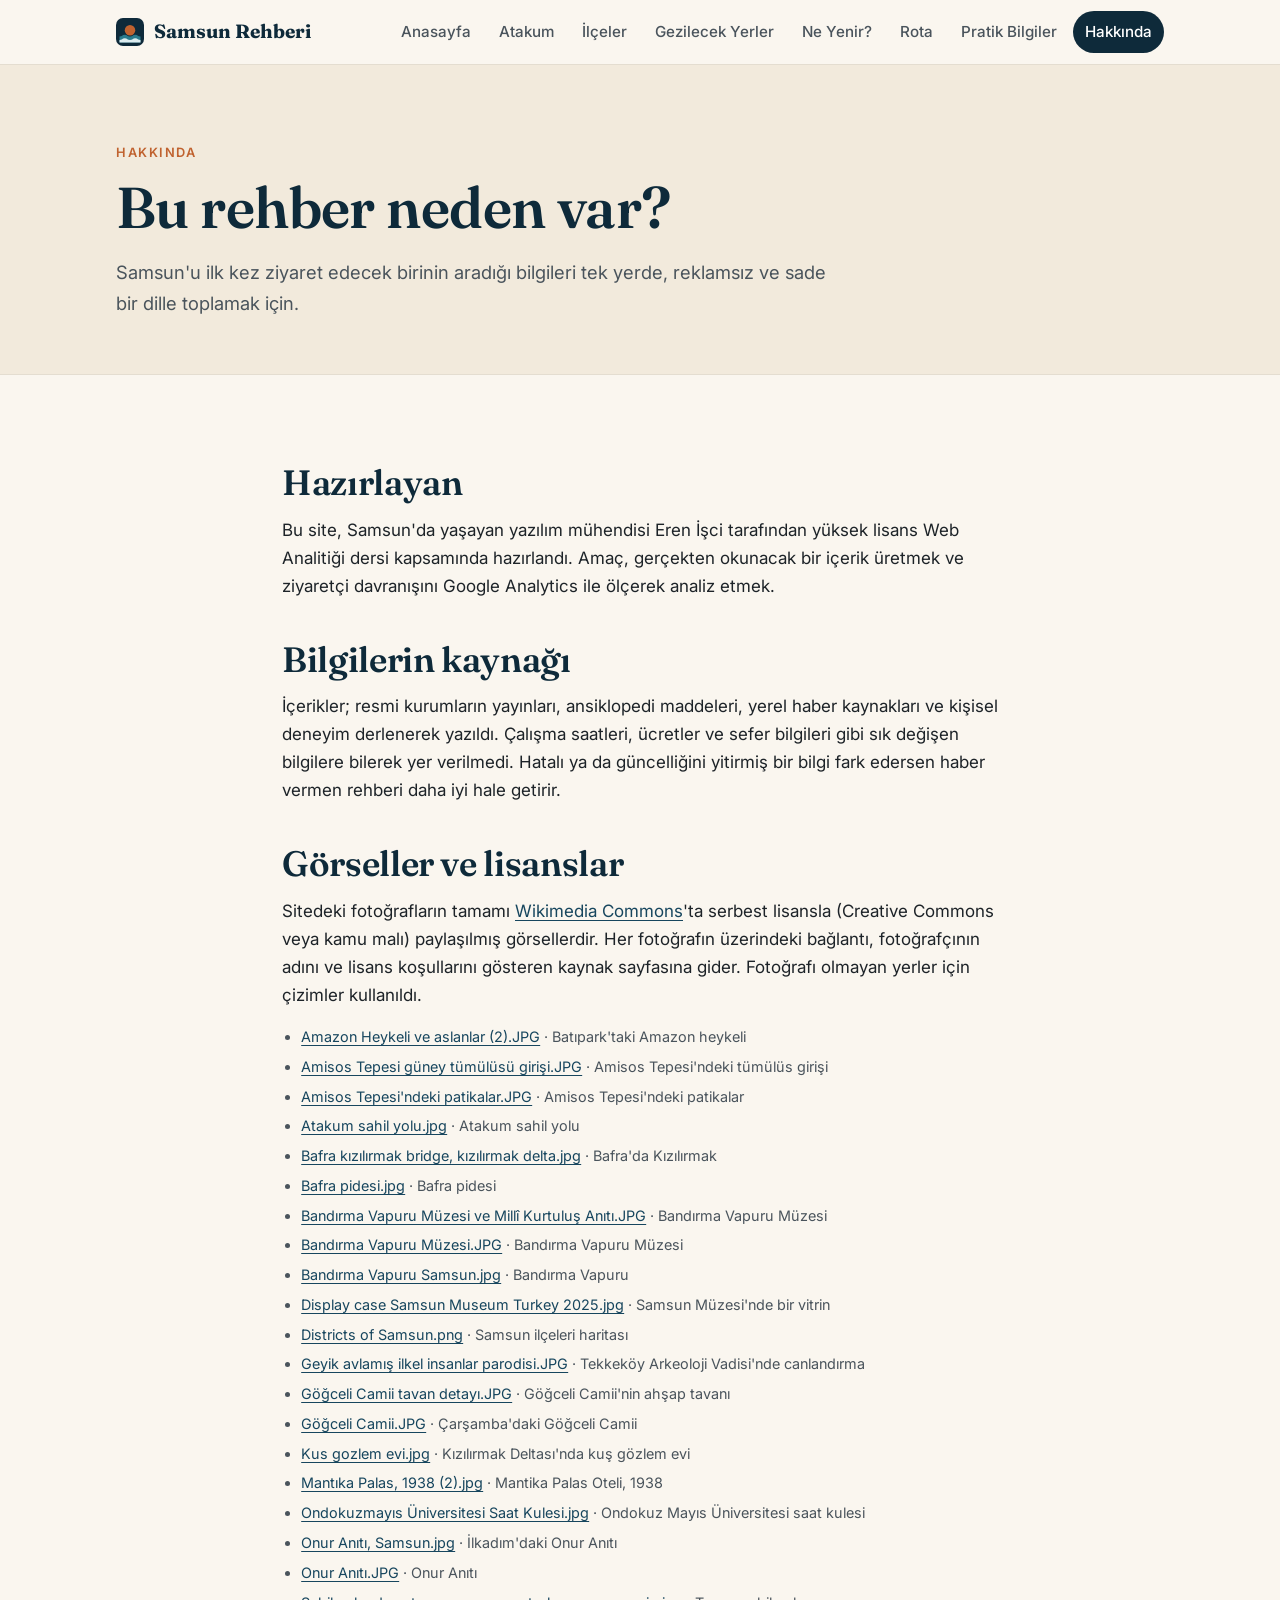
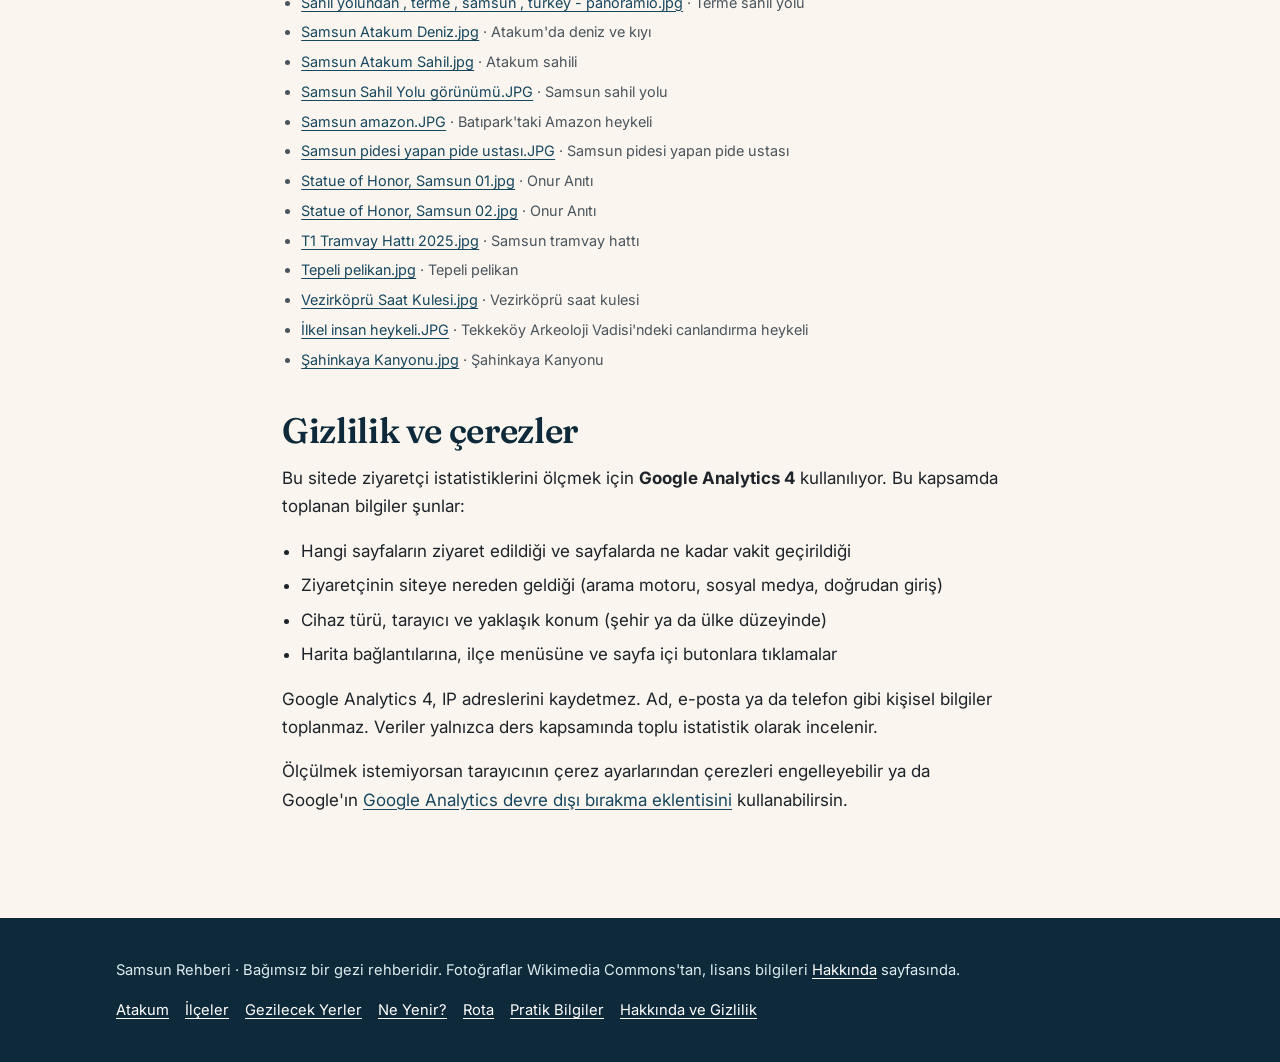
==== about.html @ 8a6e31ba "feat: add Samsun city guide with GA4 tracking Static multi-page guide (home, Atakum, 17 districts, p" ====
<!doctype html>
<html lang="tr">
<head>
  <meta charset="utf-8">
  <meta name="viewport" content="width=device-width, initial-scale=1">
  <title>Hakkında, Görseller ve Gizlilik | Samsun Rehberi</title>
  <meta name="description" content="Samsun Rehberi'nin amacı, bilgilerin ve fotoğrafların kaynağı ve Google Analytics hakkında gizlilik bilgilendirmesi.">
  <meta property="og:title" content="Hakkında, Görseller ve Gizlilik | Samsun Rehberi">
  <meta property="og:description" content="Samsun Rehberi'nin amacı, bilgilerin ve fotoğrafların kaynağı ve Google Analytics hakkında gizlilik bilgilendirmesi.">
  <meta property="og:type" content="website">
  <meta property="og:locale" content="tr_TR">

  <!-- Google tag (gtag.js) -->
  <script async src="https://www.googletagmanager.com/gtag/js?id=G-HYFFZ7NZW5"></script>
  <script>
    window.dataLayer = window.dataLayer || [];
    function gtag(){dataLayer.push(arguments);}
    gtag('js', new Date());
    gtag('config', 'G-HYFFZ7NZW5', { content_group: 'about' });
  </script>

  <link rel="icon" href="favicon.svg" type="image/svg+xml">
  <link rel="preconnect" href="https://fonts.googleapis.com">
  <link rel="preconnect" href="https://fonts.gstatic.com" crossorigin>
  <link href="https://fonts.googleapis.com/css2?family=Fraunces:opsz,wght@9..144,600;9..144,700&family=Inter:wght@400;500;600;700&display=swap" rel="stylesheet">
  <link rel="stylesheet" href="css/style.css">
</head>
<body data-content-group="about">
  <a class="skip-link" href="#main">İçeriğe geç</a>

  <header class="site-header">
    <div class="container">
      <a class="brand" href="index.html"><svg viewBox="0 0 32 32" aria-hidden="true"><rect width="32" height="32" rx="8" fill="#0e2a3a"/><circle cx="16" cy="14" r="6" fill="#c0622f"/><path d="M4 21c3 0 3-2 6-2s3 2 6 2 3-2 6-2 3 2 6 2v7H4z" fill="#2a7a8c"/><path d="M4 25c3 0 3-2 6-2s3 2 6 2 3-2 6-2 3 2 6 2v3H4z" fill="#dcecef"/></svg>Samsun Rehberi</a>
      <nav class="site-nav" aria-label="Ana menü">
        <a href="index.html">Anasayfa</a><a href="atakum.html">Atakum</a><a href="districts.html">İlçeler</a><a href="places.html">Gezilecek Yerler</a><a href="food.html">Ne Yenir?</a><a href="itinerary.html">Rota</a><a href="practical.html">Pratik Bilgiler</a><a href="about.html" aria-current="page">Hakkında</a>
      </nav>
    </div>
  </header>

  <main id="main">

    <div class="page-head">
      <div class="container">
        <span class="eyebrow">Hakkında</span>
        <h1>Bu rehber neden var?</h1>
        <p class="lead">Samsun'u ilk kez ziyaret edecek birinin aradığı bilgileri tek yerde, reklamsız ve sade bir dille toplamak için.</p>
      </div>
    </div>
    <section>
      <div class="container prose">
        <h2>Hazırlayan</h2>
        <p>Bu site, Samsun'da yaşayan yazılım mühendisi Eren İşci tarafından yüksek lisans Web Analitiği dersi kapsamında hazırlandı. Amaç, gerçekten okunacak bir içerik üretmek ve ziyaretçi davranışını Google Analytics ile ölçerek analiz etmek.</p>

        <h2>Bilgilerin kaynağı</h2>
        <p>İçerikler; resmi kurumların yayınları, ansiklopedi maddeleri, yerel haber kaynakları ve kişisel deneyim derlenerek yazıldı. Çalışma saatleri, ücretler ve sefer bilgileri gibi sık değişen bilgilere bilerek yer verilmedi. Hatalı ya da güncelliğini yitirmiş bir bilgi fark edersen haber vermen rehberi daha iyi hale getirir.</p>

        <h2 id="gorseller">Görseller ve lisanslar</h2>
        <p>Sitedeki fotoğrafların tamamı <a href="https://commons.wikimedia.org" target="_blank" rel="noopener">Wikimedia Commons</a>'ta serbest lisansla (Creative Commons veya kamu malı) paylaşılmış görsellerdir. Her fotoğrafın üzerindeki bağlantı, fotoğrafçının adını ve lisans koşullarını gösteren kaynak sayfasına gider. Fotoğrafı olmayan yerler için çizimler kullanıldı.</p>
        <ul class="credits"><li><a href="https://commons.wikimedia.org/wiki/File:Amazon_Heykeli_ve_aslanlar_(2).JPG" target="_blank" rel="noopener">Amazon Heykeli ve aslanlar (2).JPG</a> &middot; Batıpark'taki Amazon heykeli</li><li><a href="https://commons.wikimedia.org/wiki/File:Amisos_Tepesi_g%C3%BCney_t%C3%BCm%C3%BCl%C3%BCs%C3%BC_giri%C5%9Fi.JPG" target="_blank" rel="noopener">Amisos Tepesi güney tümülüsü girişi.JPG</a> &middot; Amisos Tepesi'ndeki tümülüs girişi</li><li><a href="https://commons.wikimedia.org/wiki/File:Amisos_Tepesi'ndeki_patikalar.JPG" target="_blank" rel="noopener">Amisos Tepesi'ndeki patikalar.JPG</a> &middot; Amisos Tepesi'ndeki patikalar</li><li><a href="https://commons.wikimedia.org/wiki/File:Atakum_sahil_yolu.jpg" target="_blank" rel="noopener">Atakum sahil yolu.jpg</a> &middot; Atakum sahil yolu</li><li><a href="https://commons.wikimedia.org/wiki/File:Bafra_k%C4%B1z%C4%B1l%C4%B1rmak_bridge,_k%C4%B1z%C4%B1l%C4%B1rmak_delta.jpg" target="_blank" rel="noopener">Bafra kızılırmak bridge, kızılırmak delta.jpg</a> &middot; Bafra'da Kızılırmak</li><li><a href="https://commons.wikimedia.org/wiki/File:Bafra_pidesi.jpg" target="_blank" rel="noopener">Bafra pidesi.jpg</a> &middot; Bafra pidesi</li><li><a href="https://commons.wikimedia.org/wiki/File:Band%C4%B1rma_Vapuru_M%C3%BCzesi_ve_Mill%C3%AE_Kurtulu%C5%9F_An%C4%B1t%C4%B1.JPG" target="_blank" rel="noopener">Bandırma Vapuru Müzesi ve Millî Kurtuluş Anıtı.JPG</a> &middot; Bandırma Vapuru Müzesi</li><li><a href="https://commons.wikimedia.org/wiki/File:Band%C4%B1rma_Vapuru_M%C3%BCzesi.JPG" target="_blank" rel="noopener">Bandırma Vapuru Müzesi.JPG</a> &middot; Bandırma Vapuru Müzesi</li><li><a href="https://commons.wikimedia.org/wiki/File:Band%C4%B1rma_Vapuru_Samsun.jpg" target="_blank" rel="noopener">Bandırma Vapuru Samsun.jpg</a> &middot; Bandırma Vapuru</li><li><a href="https://commons.wikimedia.org/wiki/File:Display_case_Samsun_Museum_Turkey_2025.jpg" target="_blank" rel="noopener">Display case Samsun Museum Turkey 2025.jpg</a> &middot; Samsun Müzesi'nde bir vitrin</li><li><a href="https://commons.wikimedia.org/wiki/File:Districts_of_Samsun.png" target="_blank" rel="noopener">Districts of Samsun.png</a> &middot; Samsun ilçeleri haritası</li><li><a href="https://commons.wikimedia.org/wiki/File:Geyik_avlam%C4%B1%C5%9F_ilkel_insanlar_parodisi.JPG" target="_blank" rel="noopener">Geyik avlamış ilkel insanlar parodisi.JPG</a> &middot; Tekkeköy Arkeoloji Vadisi'nde canlandırma</li><li><a href="https://commons.wikimedia.org/wiki/File:G%C3%B6%C4%9Fceli_Camii_tavan_detay%C4%B1.JPG" target="_blank" rel="noopener">Göğceli Camii tavan detayı.JPG</a> &middot; Göğceli Camii'nin ahşap tavanı</li><li><a href="https://commons.wikimedia.org/wiki/File:G%C3%B6%C4%9Fceli_Camii.JPG" target="_blank" rel="noopener">Göğceli Camii.JPG</a> &middot; Çarşamba'daki Göğceli Camii</li><li><a href="https://commons.wikimedia.org/wiki/File:Kus_gozlem_evi.jpg" target="_blank" rel="noopener">Kus gozlem evi.jpg</a> &middot; Kızılırmak Deltası'nda kuş gözlem evi</li><li><a href="https://commons.wikimedia.org/wiki/File:Mant%C4%B1ka_Palas,_1938_(2).jpg" target="_blank" rel="noopener">Mantıka Palas, 1938 (2).jpg</a> &middot; Mantika Palas Oteli, 1938</li><li><a href="https://commons.wikimedia.org/wiki/File:Ondokuzmay%C4%B1s_%C3%9Cniversitesi_Saat_Kulesi.jpg" target="_blank" rel="noopener">Ondokuzmayıs Üniversitesi Saat Kulesi.jpg</a> &middot; Ondokuz Mayıs Üniversitesi saat kulesi</li><li><a href="https://commons.wikimedia.org/wiki/File:Onur_An%C4%B1t%C4%B1,_Samsun.jpg" target="_blank" rel="noopener">Onur Anıtı, Samsun.jpg</a> &middot; İlkadım'daki Onur Anıtı</li><li><a href="https://commons.wikimedia.org/wiki/File:Onur_An%C4%B1t%C4%B1.JPG" target="_blank" rel="noopener">Onur Anıtı.JPG</a> &middot; Onur Anıtı</li><li><a href="https://commons.wikimedia.org/wiki/File:Sahil_yolundan_,_terme_,_samsun_,_turkey_-_panoramio.jpg" target="_blank" rel="noopener">Sahil yolundan , terme , samsun , turkey - panoramio.jpg</a> &middot; Terme sahil yolu</li><li><a href="https://commons.wikimedia.org/wiki/File:Samsun_Atakum_Deniz.jpg" target="_blank" rel="noopener">Samsun Atakum Deniz.jpg</a> &middot; Atakum'da deniz ve kıyı</li><li><a href="https://commons.wikimedia.org/wiki/File:Samsun_Atakum_Sahil.jpg" target="_blank" rel="noopener">Samsun Atakum Sahil.jpg</a> &middot; Atakum sahili</li><li><a href="https://commons.wikimedia.org/wiki/File:Samsun_Sahil_Yolu_g%C3%B6r%C3%BCn%C3%BCm%C3%BC.JPG" target="_blank" rel="noopener">Samsun Sahil Yolu görünümü.JPG</a> &middot; Samsun sahil yolu</li><li><a href="https://commons.wikimedia.org/wiki/File:Samsun_amazon.JPG" target="_blank" rel="noopener">Samsun amazon.JPG</a> &middot; Batıpark'taki Amazon heykeli</li><li><a href="https://commons.wikimedia.org/wiki/File:Samsun_pidesi_yapan_pide_ustas%C4%B1.JPG" target="_blank" rel="noopener">Samsun pidesi yapan pide ustası.JPG</a> &middot; Samsun pidesi yapan pide ustası</li><li><a href="https://commons.wikimedia.org/wiki/File:Statue_of_Honor,_Samsun_01.jpg" target="_blank" rel="noopener">Statue of Honor, Samsun 01.jpg</a> &middot; Onur Anıtı</li><li><a href="https://commons.wikimedia.org/wiki/File:Statue_of_Honor,_Samsun_02.jpg" target="_blank" rel="noopener">Statue of Honor, Samsun 02.jpg</a> &middot; Onur Anıtı</li><li><a href="https://commons.wikimedia.org/wiki/File:T1_Tramvay_Hatt%C4%B1_2025.jpg" target="_blank" rel="noopener">T1 Tramvay Hattı 2025.jpg</a> &middot; Samsun tramvay hattı</li><li><a href="https://commons.wikimedia.org/wiki/File:Tepeli_pelikan.jpg" target="_blank" rel="noopener">Tepeli pelikan.jpg</a> &middot; Tepeli pelikan</li><li><a href="https://commons.wikimedia.org/wiki/File:Vezirk%C3%B6pr%C3%BC_Saat_Kulesi.jpg" target="_blank" rel="noopener">Vezirköprü Saat Kulesi.jpg</a> &middot; Vezirköprü saat kulesi</li><li><a href="https://commons.wikimedia.org/wiki/File:%C4%B0lkel_insan_heykeli.JPG" target="_blank" rel="noopener">İlkel insan heykeli.JPG</a> &middot; Tekkeköy Arkeoloji Vadisi'ndeki canlandırma heykeli</li><li><a href="https://commons.wikimedia.org/wiki/File:%C5%9Eahinkaya_Kanyonu.jpg" target="_blank" rel="noopener">Şahinkaya Kanyonu.jpg</a> &middot; Şahinkaya Kanyonu</li></ul>

        <h2>Gizlilik ve çerezler</h2>
        <p>Bu sitede ziyaretçi istatistiklerini ölçmek için <strong>Google Analytics 4</strong> kullanılıyor. Bu kapsamda toplanan bilgiler şunlar:</p>
        <ul>
          <li>Hangi sayfaların ziyaret edildiği ve sayfalarda ne kadar vakit geçirildiği</li>
          <li>Ziyaretçinin siteye nereden geldiği (arama motoru, sosyal medya, doğrudan giriş)</li>
          <li>Cihaz türü, tarayıcı ve yaklaşık konum (şehir ya da ülke düzeyinde)</li>
          <li>Harita bağlantılarına, ilçe menüsüne ve sayfa içi butonlara tıklamalar</li>
        </ul>
        <p>Google Analytics 4, IP adreslerini kaydetmez. Ad, e-posta ya da telefon gibi kişisel bilgiler toplanmaz. Veriler yalnızca ders kapsamında toplu istatistik olarak incelenir.</p>
        <p>Ölçülmek istemiyorsan tarayıcının çerez ayarlarından çerezleri engelleyebilir ya da Google'ın <a href="https://tools.google.com/dlpage/gaoptout" target="_blank" rel="noopener">Google Analytics devre dışı bırakma eklentisini</a> kullanabilirsin.</p>
        <div data-read-end></div>
      </div>
    </section>

  </main>

  <footer class="site-footer">
    <div class="container">
      <p>Samsun Rehberi &middot; Bağımsız bir gezi rehberidir. Fotoğraflar Wikimedia Commons'tan, lisans bilgileri <a href="about.html#gorseller">Hakkında</a> sayfasında.</p>
      <nav aria-label="Alt menü">
        <a href="atakum.html">Atakum</a>
        <a href="districts.html">İlçeler</a>
        <a href="places.html">Gezilecek Yerler</a>
        <a href="food.html">Ne Yenir?</a>
        <a href="itinerary.html">Rota</a>
        <a href="practical.html">Pratik Bilgiler</a>
        <a href="about.html">Hakkında ve Gizlilik</a>
      </nav>
    </div>
  </footer>

  <script src="js/main.js"></script>
</body>
</html>
---- css/style.css ----
/* Global design tokens */
:root {
  --sea-900: #0e2a3a;
  --sea-700: #17465e;
  --sea-500: #2a7a8c;
  --sea-100: #dcecef;
  --sand-50: #faf6ef;
  --sand-100: #f2eadc;
  --sand-300: #e2d3b8;
  --clay-500: #c0622f;
  --clay-600: #a4511f;
  --ink: #1d2328;
  --ink-soft: #4a545c;
  --line: #e4ddd0;
  --radius: 14px;
  --shadow: 0 1px 2px rgba(14, 42, 58, 0.06), 0 8px 24px rgba(14, 42, 58, 0.06);
  --font-display: "Fraunces", Georgia, "Times New Roman", serif;
  --font-body: "Inter", system-ui, -apple-system, "Segoe UI", sans-serif;
  --max: 1080px;
}

*,
*::before,
*::after {
  box-sizing: border-box;
}

html {
  scroll-behavior: smooth;
}

body {
  margin: 0;
  background: var(--sand-50);
  color: var(--ink);
  font-family: var(--font-body);
  font-size: 17px;
  line-height: 1.65;
  -webkit-font-smoothing: antialiased;
}

img,
svg {
  max-width: 100%;
  display: block;
}

a {
  color: var(--sea-700);
  text-underline-offset: 3px;
}

a:hover {
  color: var(--clay-600);
}

h1,
h2,
h3 {
  font-family: var(--font-display);
  font-weight: 600;
  line-height: 1.15;
  color: var(--sea-900);
  letter-spacing: -0.01em;
}

h1 {
  font-size: clamp(2.2rem, 6vw, 3.6rem);
  margin: 0 0 1rem;
}

h2 {
  font-size: clamp(1.6rem, 3.6vw, 2.2rem);
  margin: 0 0 0.75rem;
}

h3 {
  font-size: 1.3rem;
  margin: 0 0 0.5rem;
}

p {
  margin: 0 0 1rem;
}

.container {
  width: 100%;
  max-width: var(--max);
  margin: 0 auto;
  padding: 0 16px;
}

/* Header and navigation */
.site-header {
  position: sticky;
  top: 0;
  z-index: 10;
  background: rgba(250, 246, 239, 0.92);
  backdrop-filter: blur(8px);
  border-bottom: 1px solid var(--line);
}

.site-header .container {
  display: flex;
  align-items: center;
  justify-content: space-between;
  gap: 16px;
  min-height: 64px;
}

.brand {
  display: flex;
  align-items: center;
  gap: 10px;
  font-family: var(--font-display);
  font-weight: 700;
  font-size: 1.2rem;
  color: var(--sea-900);
  text-decoration: none;
  white-space: nowrap;
}

.brand svg {
  width: 28px;
  height: 28px;
}

.site-nav {
  display: flex;
  gap: 4px;
  overflow-x: auto;
  scrollbar-width: none;
}

.site-nav::-webkit-scrollbar {
  display: none;
}

.site-nav a {
  padding: 8px 12px;
  border-radius: 999px;
  color: var(--ink-soft);
  text-decoration: none;
  font-size: 0.95rem;
  font-weight: 500;
  white-space: nowrap;
}

.site-nav a:hover {
  background: var(--sand-100);
  color: var(--sea-900);
}

.site-nav a[aria-current="page"] {
  background: var(--sea-900);
  color: #fff;
}

@media (max-width: 760px) {
  .site-header .container {
    flex-direction: column;
    align-items: stretch;
    gap: 4px;
    padding-top: 10px;
    padding-bottom: 8px;
  }
  .site-nav {
    margin: 0 -16px;
    padding: 0 12px;
  }
}

/* Hero */
.hero {
  position: relative;
  overflow: hidden;
  background: var(--sea-900);
  color: var(--sand-50);
}

.hero .container {
  position: relative;
  z-index: 1;
  padding-top: clamp(56px, 10vw, 112px);
  padding-bottom: clamp(96px, 14vw, 160px);
}

.hero h1 {
  color: #fff;
  max-width: 14ch;
}

.hero p.lead {
  font-size: 1.2rem;
  max-width: 52ch;
  color: var(--sea-100);
}

.hero-sun {
  position: absolute;
  right: -60px;
  top: 40px;
  width: 340px;
  height: 340px;
  border-radius: 50%;
  background: radial-gradient(circle, #e9925c 0%, #c0622f 55%, rgba(192, 98, 47, 0) 72%);
  opacity: 0.55;
}

.hero-waves {
  position: absolute;
  left: 0;
  right: 0;
  bottom: -1px;
  width: 100%;
  height: auto;
}

.eyebrow {
  display: inline-block;
  font-size: 0.8rem;
  font-weight: 600;
  letter-spacing: 0.12em;
  text-transform: uppercase;
  color: var(--clay-500);
  margin-bottom: 0.75rem;
}

.hero .eyebrow {
  color: #f0b48f;
}

.page-head {
  background: var(--sand-100);
  border-bottom: 1px solid var(--line);
}

.page-head .container {
  padding-top: clamp(40px, 7vw, 72px);
  padding-bottom: clamp(32px, 5vw, 56px);
}

.page-head p.lead {
  font-size: 1.15rem;
  color: var(--ink-soft);
  max-width: 60ch;
  margin: 0;
}

/* Buttons */
.btn {
  display: inline-flex;
  align-items: center;
  gap: 8px;
  padding: 12px 20px;
  border-radius: 999px;
  font-weight: 600;
  font-size: 0.98rem;
  text-decoration: none;
  transition: transform 0.15s ease, background 0.15s ease;
}

.btn:hover {
  transform: translateY(-1px);
}

.btn-primary {
  background: var(--clay-500);
  color: #fff;
}

.btn-primary:hover {
  background: var(--clay-600);
  color: #fff;
}

.btn-ghost {
  border: 1px solid rgba(255, 255, 255, 0.35);
  color: #fff;
}

.btn-ghost:hover {
  background: rgba(255, 255, 255, 0.1);
  color: #fff;
}

.btn-row {
  display: flex;
  flex-wrap: wrap;
  gap: 12px;
  margin-top: 1.5rem;
}

/* Sections */
section {
  padding: clamp(48px, 8vw, 88px) 0;
}

.section-intro {
  max-width: 62ch;
  color: var(--ink-soft);
  margin-bottom: 2rem;
}

.grid {
  display: grid;
  gap: 20px;
}

.grid-3 {
  grid-template-columns: repeat(auto-fill, minmax(280px, 1fr));
}

.grid-2 {
  grid-template-columns: repeat(auto-fill, minmax(320px, 1fr));
}

.grid-4 {
  grid-template-columns: repeat(auto-fill, minmax(230px, 1fr));
}

@media (max-width: 400px) {
  .grid-4,
  .grid-3,
  .grid-2 {
    grid-template-columns: 1fr;
  }
}

/* Cards */
.card {
  background: #fff;
  border: 1px solid var(--line);
  border-radius: var(--radius);
  padding: 24px;
  box-shadow: var(--shadow);
  display: flex;
  flex-direction: column;
}

.card p {
  color: var(--ink-soft);
}

.card .meta {
  display: flex;
  flex-wrap: wrap;
  gap: 6px;
  margin-bottom: 12px;
}

.tag {
  font-size: 0.75rem;
  font-weight: 600;
  padding: 3px 10px;
  border-radius: 999px;
  background: var(--sea-100);
  color: var(--sea-700);
}

.tag-clay {
  background: #f6e2d6;
  color: var(--clay-600);
}

.card-link {
  margin-top: auto;
  font-weight: 600;
  text-decoration: none;
}

.card-link::after {
  content: " \2192";
}

.feature-card {
  text-decoration: none;
  color: inherit;
  transition: transform 0.15s ease, box-shadow 0.15s ease;
}

.feature-card:hover {
  transform: translateY(-3px);
  color: inherit;
  box-shadow: 0 2px 4px rgba(14, 42, 58, 0.08), 0 14px 32px rgba(14, 42, 58, 0.1);
}

.feature-card .icon {
  width: 44px;
  height: 44px;
  border-radius: 12px;
  background: var(--sand-100);
  display: grid;
  place-items: center;
  margin-bottom: 16px;
  color: var(--sea-700);
}

.feature-card .icon svg {
  width: 24px;
  height: 24px;
}

/* Place detail blocks */
.place {
  display: grid;
  grid-template-columns: 64px 1fr;
  gap: 20px;
  padding: 28px 0;
  border-top: 1px solid var(--line);
  scroll-margin-top: 90px;
}

.place:first-of-type {
  border-top: 0;
}

.place-num {
  font-family: var(--font-display);
  font-size: 2.4rem;
  font-weight: 600;
  color: var(--sand-300);
  line-height: 1;
}

.place-body p {
  max-width: 68ch;
}

.place-tip {
  background: var(--sand-100);
  border-left: 3px solid var(--clay-500);
  padding: 10px 14px;
  border-radius: 0 8px 8px 0;
  font-size: 0.95rem;
  color: var(--ink-soft);
  margin: 0 0 1rem;
  max-width: 68ch;
}

@media (max-width: 560px) {
  .place {
    grid-template-columns: 1fr;
    gap: 6px;
  }
}

.map-link {
  display: inline-flex;
  align-items: center;
  gap: 6px;
  font-weight: 600;
  font-size: 0.95rem;
  text-decoration: none;
}

.map-link svg {
  width: 16px;
  height: 16px;
}

/* Dark band */
.band {
  background: var(--sea-900);
  color: var(--sea-100);
}

.band h2 {
  color: #fff;
}

.band .section-intro {
  color: var(--sea-100);
}

.band .card {
  background: var(--sea-700);
  border-color: rgba(255, 255, 255, 0.1);
  box-shadow: none;
}

.band .card h3 {
  color: #fff;
}

.band .card p {
  color: var(--sea-100);
}

/* Timeline for routes */
.timeline {
  list-style: none;
  margin: 0;
  padding: 0;
  position: relative;
}

.timeline::before {
  content: "";
  position: absolute;
  left: 11px;
  top: 6px;
  bottom: 6px;
  width: 2px;
  background: var(--sand-300);
}

.timeline li {
  position: relative;
  padding: 0 0 28px 44px;
}

.timeline li::before {
  content: "";
  position: absolute;
  left: 4px;
  top: 6px;
  width: 16px;
  height: 16px;
  border-radius: 50%;
  background: var(--sand-50);
  border: 3px solid var(--clay-500);
}

.timeline .time {
  display: block;
  font-size: 0.8rem;
  font-weight: 700;
  letter-spacing: 0.08em;
  text-transform: uppercase;
  color: var(--clay-600);
}

.timeline h3 {
  margin: 2px 0 4px;
}

.timeline p {
  color: var(--ink-soft);
  margin: 0;
  max-width: 62ch;
}

.day-title {
  margin-top: 0;
}

.day-block + .day-block {
  margin-top: 48px;
}

/* FAQ */
.faq details {
  background: #fff;
  border: 1px solid var(--line);
  border-radius: var(--radius);
  padding: 0 20px;
  margin-bottom: 12px;
}

.faq summary {
  cursor: pointer;
  list-style: none;
  padding: 18px 28px 18px 0;
  font-weight: 600;
  position: relative;
}

.faq summary::-webkit-details-marker {
  display: none;
}

.faq summary::after {
  content: "+";
  position: absolute;
  right: 0;
  top: 14px;
  font-size: 1.4rem;
  color: var(--clay-500);
}

.faq details[open] summary::after {
  content: "\2212";
}

.faq details p {
  color: var(--ink-soft);
  padding-bottom: 6px;
}

/* Prose pages */
.prose {
  max-width: 68ch;
}

.prose h2 {
  margin-top: 2.5rem;
}

.prose h2:first-child {
  margin-top: 0;
}

.prose ul {
  padding-left: 1.2rem;
}

.prose li {
  margin-bottom: 0.4rem;
}

.note {
  font-size: 0.9rem;
  color: var(--ink-soft);
}

/* Footer */
.site-footer {
  background: var(--sea-900);
  color: var(--sea-100);
  padding: 40px 0;
  font-size: 0.92rem;
}

.site-footer .container {
  display: flex;
  flex-wrap: wrap;
  justify-content: space-between;
  gap: 16px;
}

.site-footer a {
  color: #fff;
}

.site-footer nav {
  display: flex;
  flex-wrap: wrap;
  gap: 16px;
}

.site-footer p {
  margin: 0;
}

/* Accessibility */
.skip-link {
  position: absolute;
  left: -9999px;
}

.skip-link:focus {
  left: 16px;
  top: 12px;
  z-index: 100;
  background: #fff;
  padding: 8px 12px;
  border-radius: 8px;
}

:focus-visible {
  outline: 3px solid var(--clay-500);
  outline-offset: 2px;
}

@media (prefers-reduced-motion: reduce) {
  html {
    scroll-behavior: auto;
  }
  .btn,
  .feature-card {
    transition: none;
  }
}

/* ------------------------------------------------------------------ */
/* Photos                                                              */
/* ------------------------------------------------------------------ */
.photo {
  position: relative;
  margin: 0;
  border-radius: var(--radius);
  overflow: hidden;
  background: linear-gradient(135deg, var(--sea-700), var(--sea-500));
  aspect-ratio: 16 / 10;
}

.photo img {
  width: 100%;
  height: 100%;
  object-fit: cover;
  display: block;
}

.photo figcaption {
  position: absolute;
  right: 8px;
  bottom: 8px;
  font-size: 0.7rem;
  line-height: 1.2;
  padding: 3px 8px;
  border-radius: 999px;
  background: rgba(14, 42, 58, 0.72);
  color: #fff;
}

.photo figcaption a {
  color: #fff;
  text-decoration: none;
}

.photo figcaption a:hover {
  text-decoration: underline;
}

/* Shown when an image fails to load */
.photo.is-broken img {
  display: none;
}

.photo.is-broken::after {
  content: attr(data-label);
  position: absolute;
  inset: 0;
  display: grid;
  place-items: center;
  padding: 16px;
  text-align: center;
  font-family: var(--font-display);
  font-size: 1.4rem;
  color: rgba(255, 255, 255, 0.9);
}

.photo-wide {
  aspect-ratio: 21 / 9;
}

.photo-tall {
  aspect-ratio: 4 / 5;
}

@media (max-width: 560px) {
  .photo-wide {
    aspect-ratio: 16 / 10;
  }
}

.card .photo {
  margin: -24px -24px 20px;
  border-radius: var(--radius) var(--radius) 0 0;
}

.place-body .photo {
  margin-bottom: 18px;
  max-width: 760px;
}

/* Illustrated banner used where no free photo exists */
.banner-art {
  margin: -24px -24px 20px;
  border-radius: var(--radius) var(--radius) 0 0;
  aspect-ratio: 16 / 10;
  position: relative;
  overflow: hidden;
  display: flex;
  align-items: flex-end;
  padding: 20px;
  color: #fff;
  font-family: var(--font-display);
  font-size: 1.6rem;
  font-weight: 700;
}

.banner-art svg {
  position: absolute;
  inset: 0;
  width: 100%;
  height: 100%;
}

.banner-art span {
  position: relative;
}

.art-sea { background: linear-gradient(160deg, #2a7a8c 0%, #0e2a3a 100%); }
.art-forest { background: linear-gradient(160deg, #4f7d4a 0%, #1f3b2a 100%); }
.art-plain { background: linear-gradient(160deg, #c79a4b 0%, #7a5326 100%); }
.art-mountain { background: linear-gradient(160deg, #6f7f93 0%, #2c3746 100%); }
.art-clay { background: linear-gradient(160deg, #d27a45 0%, #8a3f17 100%); }

/* Photo hero */
.hero-photo {
  position: relative;
  min-height: clamp(420px, 70vh, 640px);
  display: flex;
  align-items: flex-end;
  color: #fff;
  overflow: hidden;
  background: var(--sea-900);
}

.hero-photo > img {
  position: absolute;
  inset: 0;
  width: 100%;
  height: 100%;
  object-fit: cover;
}

.hero-photo::before {
  content: "";
  position: absolute;
  inset: 0;
  background: linear-gradient(180deg, rgba(14, 42, 58, 0.15) 0%, rgba(14, 42, 58, 0.55) 55%, rgba(14, 42, 58, 0.92) 100%);
  z-index: 1;
}

.hero-photo .container {
  position: relative;
  z-index: 2;
  padding-top: 96px;
  padding-bottom: clamp(40px, 7vw, 72px);
}

.hero-photo h1 {
  color: #fff;
  max-width: 16ch;
}

.hero-photo p.lead {
  font-size: 1.2rem;
  max-width: 56ch;
  color: #e8f2f4;
}

.hero-photo .eyebrow {
  color: #f0b48f;
}

.hero-photo .hero-credit {
  position: absolute;
  right: 12px;
  bottom: 10px;
  z-index: 2;
  font-size: 0.7rem;
  color: rgba(255, 255, 255, 0.75);
}

.hero-photo .hero-credit a {
  color: inherit;
}

/* Gallery strip */
.gallery {
  display: grid;
  gap: 12px;
  grid-template-columns: repeat(auto-fill, minmax(220px, 1fr));
}

.gallery .photo {
  aspect-ratio: 4 / 3;
}

/* Chip navigation */
.chips {
  display: flex;
  flex-wrap: wrap;
  gap: 8px;
  margin: 0 0 8px;
}

.chips a {
  display: inline-block;
  padding: 7px 14px;
  border-radius: 999px;
  border: 1px solid var(--line);
  background: #fff;
  color: var(--sea-900);
  font-size: 0.92rem;
  font-weight: 500;
  text-decoration: none;
}

.chips a:hover {
  border-color: var(--clay-500);
  color: var(--clay-600);
}

.chip-group-title {
  font-size: 0.78rem;
  font-weight: 700;
  letter-spacing: 0.1em;
  text-transform: uppercase;
  color: var(--ink-soft);
  margin: 18px 0 8px;
}

/* District blocks */
.district {
  display: grid;
  grid-template-columns: minmax(0, 5fr) minmax(0, 7fr);
  gap: 32px;
  padding: 40px 0;
  border-top: 1px solid var(--line);
  scroll-margin-top: 90px;
}

.district:first-of-type {
  border-top: 0;
}

.district .photo,
.district .banner-art {
  margin: 0;
  border-radius: var(--radius);
}

.district-facts {
  display: flex;
  flex-wrap: wrap;
  gap: 6px;
  margin: 4px 0 14px;
}

.district h3 {
  font-size: 1.6rem;
}

.district h4 {
  font-family: var(--font-body);
  font-size: 0.82rem;
  font-weight: 700;
  letter-spacing: 0.08em;
  text-transform: uppercase;
  color: var(--clay-600);
  margin: 18px 0 6px;
}

.district ul {
  margin: 0;
  padding-left: 1.1rem;
  color: var(--ink-soft);
}

.district li {
  margin-bottom: 4px;
}

.district p {
  color: var(--ink-soft);
}

@media (max-width: 760px) {
  .district {
    grid-template-columns: 1fr;
    gap: 18px;
  }
}

.region-head {
  margin-top: 56px;
  padding-top: 8px;
}

.region-head:first-child {
  margin-top: 0;
}

/* Split feature (text + photo) */
.split {
  display: grid;
  grid-template-columns: minmax(0, 1fr) minmax(0, 1fr);
  gap: 40px;
  align-items: center;
}

.split + .split {
  margin-top: 64px;
}

.split.reverse > :first-child {
  order: 2;
}

@media (max-width: 760px) {
  .split {
    grid-template-columns: 1fr;
    gap: 20px;
  }
  .split.reverse > :first-child {
    order: 0;
  }
}

.split p {
  color: var(--ink-soft);
}

/* Facts row */
.facts {
  display: grid;
  grid-template-columns: repeat(auto-fill, minmax(180px, 1fr));
  gap: 16px;
}

.fact {
  background: #fff;
  border: 1px solid var(--line);
  border-radius: var(--radius);
  padding: 18px 20px;
}

.fact strong {
  display: block;
  font-family: var(--font-display);
  font-size: 1.6rem;
  color: var(--sea-900);
  line-height: 1.1;
}

.fact span {
  font-size: 0.9rem;
  color: var(--ink-soft);
}

/* Food by district table */
.table-wrap {
  overflow-x: auto;
  border: 1px solid var(--line);
  border-radius: var(--radius);
  background: #fff;
}

table.food-table {
  width: 100%;
  border-collapse: collapse;
  min-width: 560px;
}

.food-table th,
.food-table td {
  text-align: left;
  padding: 12px 16px;
  border-bottom: 1px solid var(--line);
  vertical-align: top;
}

.food-table th {
  font-size: 0.8rem;
  letter-spacing: 0.08em;
  text-transform: uppercase;
  color: var(--ink-soft);
  background: var(--sand-100);
}

.food-table tr:last-child td {
  border-bottom: 0;
}

.food-table td:first-child {
  font-weight: 600;
  color: var(--sea-900);
  white-space: nowrap;
}

/* Credits list */
.credits {
  font-size: 0.9rem;
  color: var(--ink-soft);
}

.credits li {
  margin-bottom: 6px;
}

.btn-outline {
  border: 1px solid var(--sea-700);
  color: var(--sea-900);
}

.btn-outline:hover {
  background: var(--sea-900);
  color: #fff;
}

/* Hide alt text if the hero photo cannot load */
.hero-photo > img {
  color: transparent;
}

/* Whole-card click target without nesting links inside links */
.feature-card {
  position: relative;
}

.feature-card h3 a {
  color: inherit;
  text-decoration: none;
}

.stretched-link::after {
  content: "";
  position: absolute;
  inset: 0;
  z-index: 1;
  border-radius: var(--radius);
}

.feature-card .photo figcaption {
  z-index: 2;
}

.feature-card:focus-within {
  outline: 3px solid var(--clay-500);
  outline-offset: 2px;
}

.feature-card .stretched-link:focus-visible {
  outline: none;
}
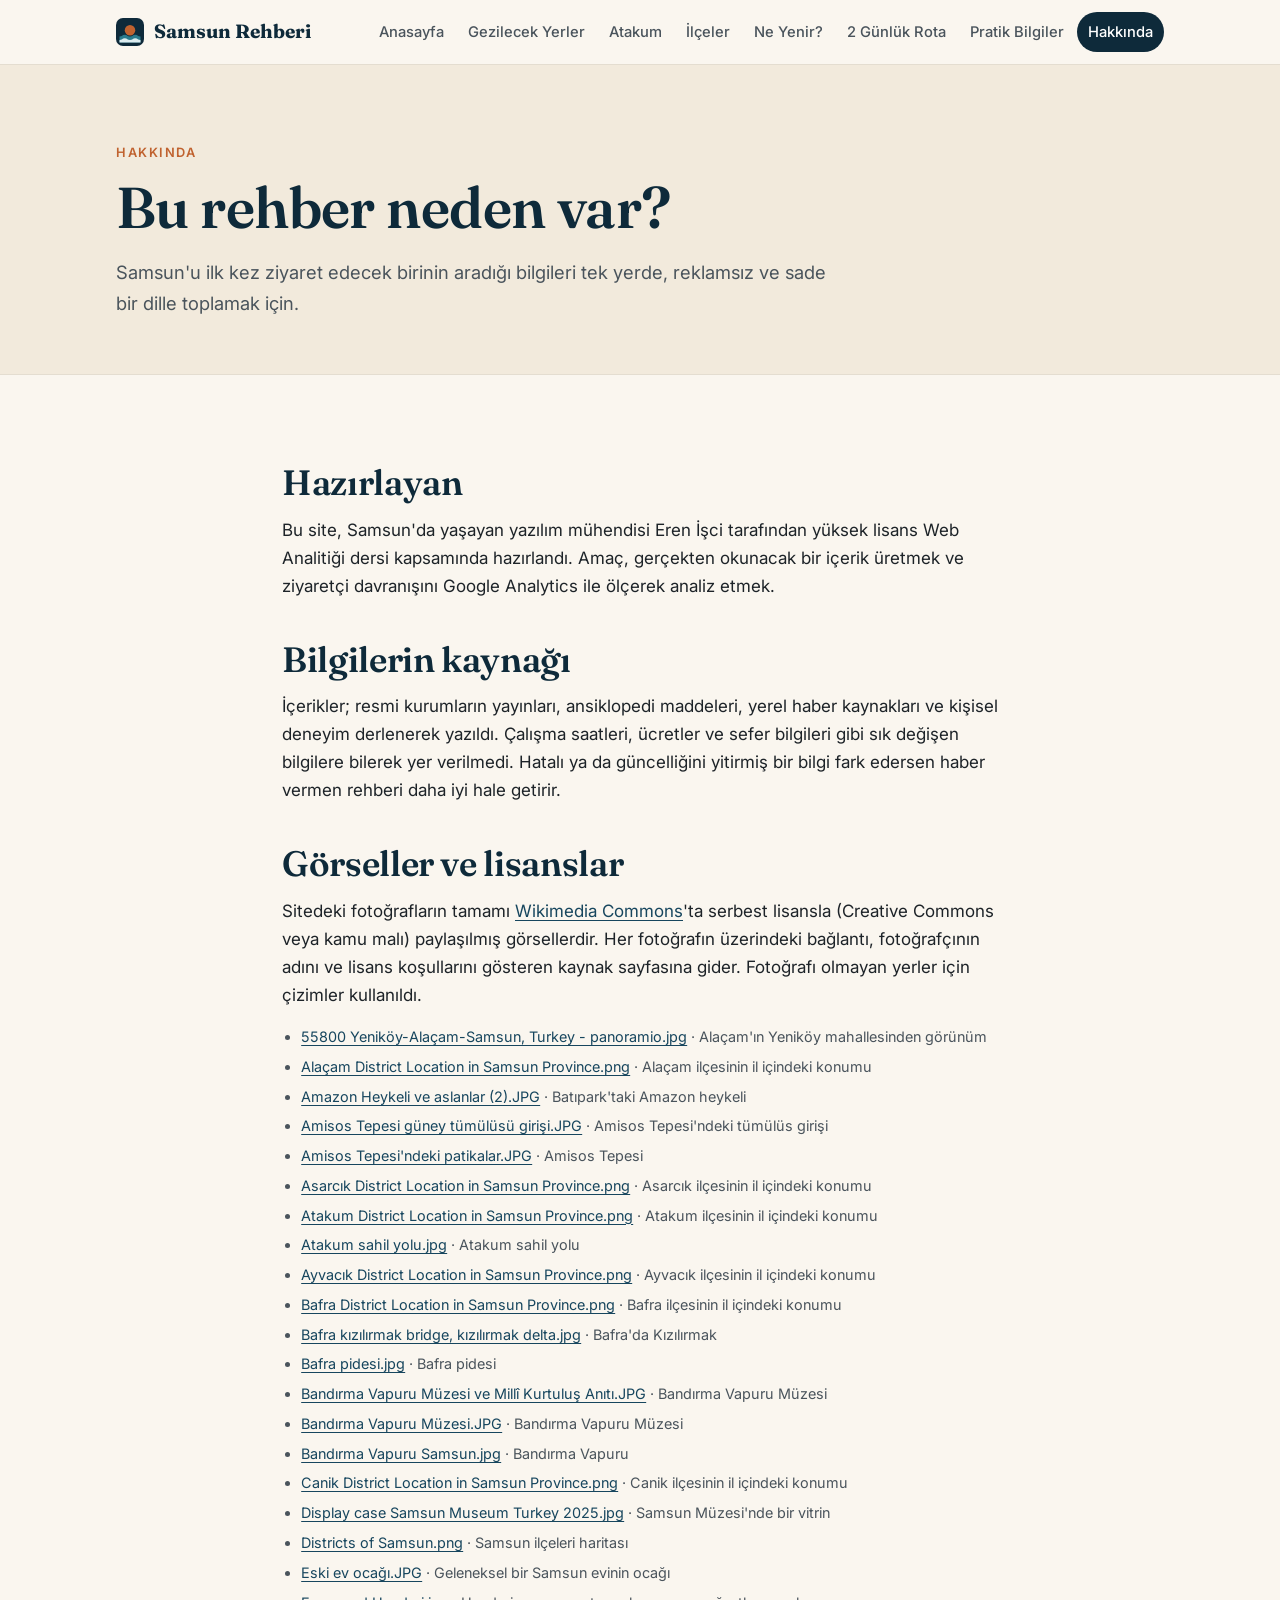
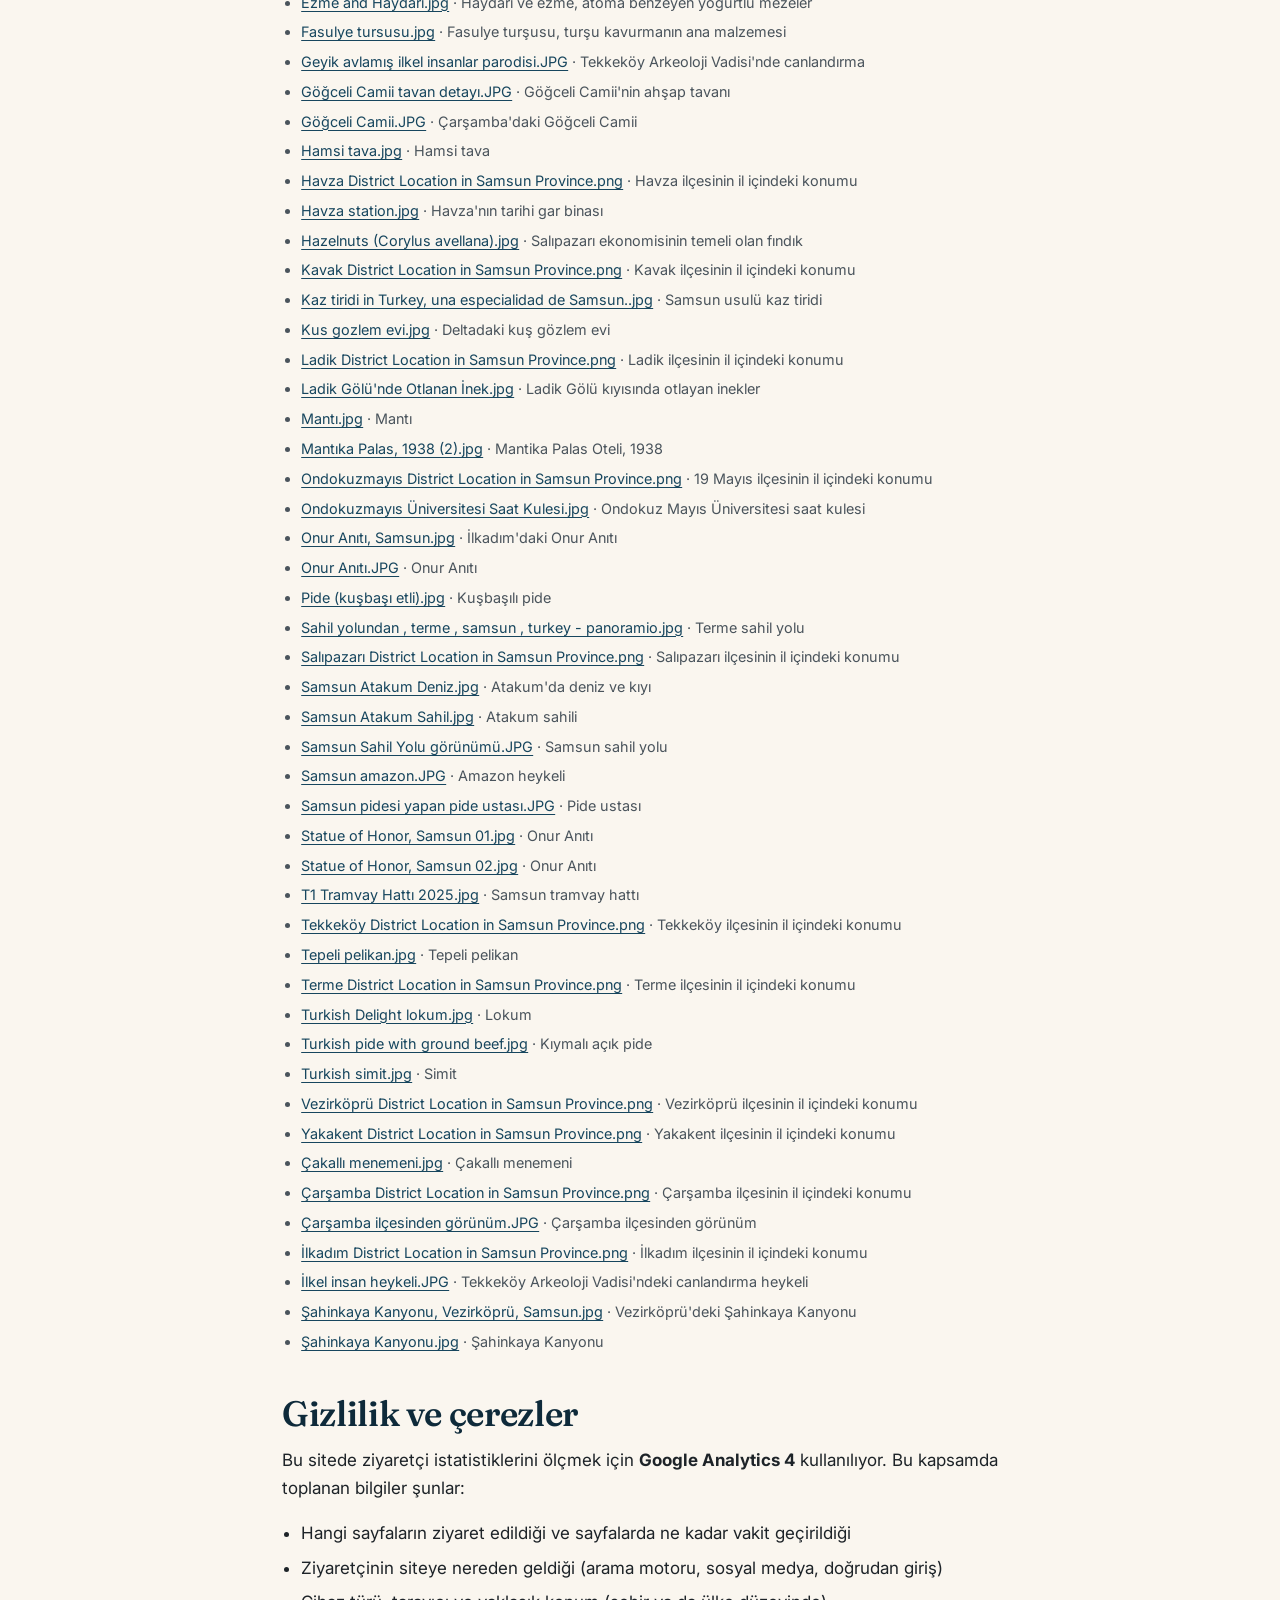
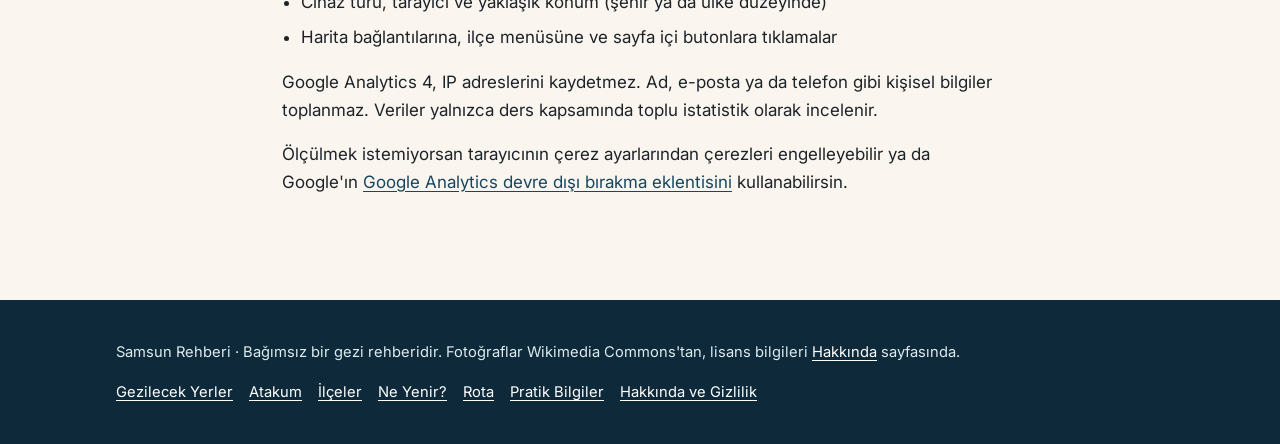
==== commit 6eab7a41: "feat: improve visuals, navigation and mobile layout - Reorder navbar and add a mobile menu toggle be" ====
--- a/about.html
+++ b/about.html
@@ -31,8 +31,11 @@
   <header class="site-header">
     <div class="container">
       <a class="brand" href="index.html"><svg viewBox="0 0 32 32" aria-hidden="true"><rect width="32" height="32" rx="8" fill="#0e2a3a"/><circle cx="16" cy="14" r="6" fill="#c0622f"/><path d="M4 21c3 0 3-2 6-2s3 2 6 2 3-2 6-2 3 2 6 2v7H4z" fill="#2a7a8c"/><path d="M4 25c3 0 3-2 6-2s3 2 6 2 3-2 6-2 3 2 6 2v3H4z" fill="#dcecef"/></svg>Samsun Rehberi</a>
-      <nav class="site-nav" aria-label="Ana menü">
-        <a href="index.html">Anasayfa</a><a href="atakum.html">Atakum</a><a href="districts.html">İlçeler</a><a href="places.html">Gezilecek Yerler</a><a href="food.html">Ne Yenir?</a><a href="itinerary.html">Rota</a><a href="practical.html">Pratik Bilgiler</a><a href="about.html" aria-current="page">Hakkında</a>
+      <button class="nav-toggle" type="button" aria-expanded="false" aria-controls="site-nav" aria-label="Menüyü aç">
+        <span></span><span></span><span></span>
+      </button>
+      <nav class="site-nav" id="site-nav" aria-label="Ana menü">
+        <a href="index.html">Anasayfa</a><a href="places.html">Gezilecek Yerler</a><a href="atakum.html">Atakum</a><a href="districts.html">İlçeler</a><a href="food.html">Ne Yenir?</a><a href="itinerary.html">2 Günlük Rota</a><a href="practical.html">Pratik Bilgiler</a><a href="about.html" aria-current="page">Hakkında</a>
       </nav>
     </div>
   </header>
@@ -56,7 +59,7 @@
 
         <h2 id="gorseller">Görseller ve lisanslar</h2>
         <p>Sitedeki fotoğrafların tamamı <a href="https://commons.wikimedia.org" target="_blank" rel="noopener">Wikimedia Commons</a>'ta serbest lisansla (Creative Commons veya kamu malı) paylaşılmış görsellerdir. Her fotoğrafın üzerindeki bağlantı, fotoğrafçının adını ve lisans koşullarını gösteren kaynak sayfasına gider. Fotoğrafı olmayan yerler için çizimler kullanıldı.</p>
-        <ul class="credits"><li><a href="https://commons.wikimedia.org/wiki/File:Amazon_Heykeli_ve_aslanlar_(2).JPG" target="_blank" rel="noopener">Amazon Heykeli ve aslanlar (2).JPG</a> &middot; Batıpark'taki Amazon heykeli</li><li><a href="https://commons.wikimedia.org/wiki/File:Amisos_Tepesi_g%C3%BCney_t%C3%BCm%C3%BCl%C3%BCs%C3%BC_giri%C5%9Fi.JPG" target="_blank" rel="noopener">Amisos Tepesi güney tümülüsü girişi.JPG</a> &middot; Amisos Tepesi'ndeki tümülüs girişi</li><li><a href="https://commons.wikimedia.org/wiki/File:Amisos_Tepesi'ndeki_patikalar.JPG" target="_blank" rel="noopener">Amisos Tepesi'ndeki patikalar.JPG</a> &middot; Amisos Tepesi'ndeki patikalar</li><li><a href="https://commons.wikimedia.org/wiki/File:Atakum_sahil_yolu.jpg" target="_blank" rel="noopener">Atakum sahil yolu.jpg</a> &middot; Atakum sahil yolu</li><li><a href="https://commons.wikimedia.org/wiki/File:Bafra_k%C4%B1z%C4%B1l%C4%B1rmak_bridge,_k%C4%B1z%C4%B1l%C4%B1rmak_delta.jpg" target="_blank" rel="noopener">Bafra kızılırmak bridge, kızılırmak delta.jpg</a> &middot; Bafra'da Kızılırmak</li><li><a href="https://commons.wikimedia.org/wiki/File:Bafra_pidesi.jpg" target="_blank" rel="noopener">Bafra pidesi.jpg</a> &middot; Bafra pidesi</li><li><a href="https://commons.wikimedia.org/wiki/File:Band%C4%B1rma_Vapuru_M%C3%BCzesi_ve_Mill%C3%AE_Kurtulu%C5%9F_An%C4%B1t%C4%B1.JPG" target="_blank" rel="noopener">Bandırma Vapuru Müzesi ve Millî Kurtuluş Anıtı.JPG</a> &middot; Bandırma Vapuru Müzesi</li><li><a href="https://commons.wikimedia.org/wiki/File:Band%C4%B1rma_Vapuru_M%C3%BCzesi.JPG" target="_blank" rel="noopener">Bandırma Vapuru Müzesi.JPG</a> &middot; Bandırma Vapuru Müzesi</li><li><a href="https://commons.wikimedia.org/wiki/File:Band%C4%B1rma_Vapuru_Samsun.jpg" target="_blank" rel="noopener">Bandırma Vapuru Samsun.jpg</a> &middot; Bandırma Vapuru</li><li><a href="https://commons.wikimedia.org/wiki/File:Display_case_Samsun_Museum_Turkey_2025.jpg" target="_blank" rel="noopener">Display case Samsun Museum Turkey 2025.jpg</a> &middot; Samsun Müzesi'nde bir vitrin</li><li><a href="https://commons.wikimedia.org/wiki/File:Districts_of_Samsun.png" target="_blank" rel="noopener">Districts of Samsun.png</a> &middot; Samsun ilçeleri haritası</li><li><a href="https://commons.wikimedia.org/wiki/File:Geyik_avlam%C4%B1%C5%9F_ilkel_insanlar_parodisi.JPG" target="_blank" rel="noopener">Geyik avlamış ilkel insanlar parodisi.JPG</a> &middot; Tekkeköy Arkeoloji Vadisi'nde canlandırma</li><li><a href="https://commons.wikimedia.org/wiki/File:G%C3%B6%C4%9Fceli_Camii_tavan_detay%C4%B1.JPG" target="_blank" rel="noopener">Göğceli Camii tavan detayı.JPG</a> &middot; Göğceli Camii'nin ahşap tavanı</li><li><a href="https://commons.wikimedia.org/wiki/File:G%C3%B6%C4%9Fceli_Camii.JPG" target="_blank" rel="noopener">Göğceli Camii.JPG</a> &middot; Çarşamba'daki Göğceli Camii</li><li><a href="https://commons.wikimedia.org/wiki/File:Kus_gozlem_evi.jpg" target="_blank" rel="noopener">Kus gozlem evi.jpg</a> &middot; Kızılırmak Deltası'nda kuş gözlem evi</li><li><a href="https://commons.wikimedia.org/wiki/File:Mant%C4%B1ka_Palas,_1938_(2).jpg" target="_blank" rel="noopener">Mantıka Palas, 1938 (2).jpg</a> &middot; Mantika Palas Oteli, 1938</li><li><a href="https://commons.wikimedia.org/wiki/File:Ondokuzmay%C4%B1s_%C3%9Cniversitesi_Saat_Kulesi.jpg" target="_blank" rel="noopener">Ondokuzmayıs Üniversitesi Saat Kulesi.jpg</a> &middot; Ondokuz Mayıs Üniversitesi saat kulesi</li><li><a href="https://commons.wikimedia.org/wiki/File:Onur_An%C4%B1t%C4%B1,_Samsun.jpg" target="_blank" rel="noopener">Onur Anıtı, Samsun.jpg</a> &middot; İlkadım'daki Onur Anıtı</li><li><a href="https://commons.wikimedia.org/wiki/File:Onur_An%C4%B1t%C4%B1.JPG" target="_blank" rel="noopener">Onur Anıtı.JPG</a> &middot; Onur Anıtı</li><li><a href="https://commons.wikimedia.org/wiki/File:Sahil_yolundan_,_terme_,_samsun_,_turkey_-_panoramio.jpg" target="_blank" rel="noopener">Sahil yolundan , terme , samsun , turkey - panoramio.jpg</a> &middot; Terme sahil yolu</li><li><a href="https://commons.wikimedia.org/wiki/File:Samsun_Atakum_Deniz.jpg" target="_blank" rel="noopener">Samsun Atakum Deniz.jpg</a> &middot; Atakum'da deniz ve kıyı</li><li><a href="https://commons.wikimedia.org/wiki/File:Samsun_Atakum_Sahil.jpg" target="_blank" rel="noopener">Samsun Atakum Sahil.jpg</a> &middot; Atakum sahili</li><li><a href="https://commons.wikimedia.org/wiki/File:Samsun_Sahil_Yolu_g%C3%B6r%C3%BCn%C3%BCm%C3%BC.JPG" target="_blank" rel="noopener">Samsun Sahil Yolu görünümü.JPG</a> &middot; Samsun sahil yolu</li><li><a href="https://commons.wikimedia.org/wiki/File:Samsun_amazon.JPG" target="_blank" rel="noopener">Samsun amazon.JPG</a> &middot; Batıpark'taki Amazon heykeli</li><li><a href="https://commons.wikimedia.org/wiki/File:Samsun_pidesi_yapan_pide_ustas%C4%B1.JPG" target="_blank" rel="noopener">Samsun pidesi yapan pide ustası.JPG</a> &middot; Samsun pidesi yapan pide ustası</li><li><a href="https://commons.wikimedia.org/wiki/File:Statue_of_Honor,_Samsun_01.jpg" target="_blank" rel="noopener">Statue of Honor, Samsun 01.jpg</a> &middot; Onur Anıtı</li><li><a href="https://commons.wikimedia.org/wiki/File:Statue_of_Honor,_Samsun_02.jpg" target="_blank" rel="noopener">Statue of Honor, Samsun 02.jpg</a> &middot; Onur Anıtı</li><li><a href="https://commons.wikimedia.org/wiki/File:T1_Tramvay_Hatt%C4%B1_2025.jpg" target="_blank" rel="noopener">T1 Tramvay Hattı 2025.jpg</a> &middot; Samsun tramvay hattı</li><li><a href="https://commons.wikimedia.org/wiki/File:Tepeli_pelikan.jpg" target="_blank" rel="noopener">Tepeli pelikan.jpg</a> &middot; Tepeli pelikan</li><li><a href="https://commons.wikimedia.org/wiki/File:Vezirk%C3%B6pr%C3%BC_Saat_Kulesi.jpg" target="_blank" rel="noopener">Vezirköprü Saat Kulesi.jpg</a> &middot; Vezirköprü saat kulesi</li><li><a href="https://commons.wikimedia.org/wiki/File:%C4%B0lkel_insan_heykeli.JPG" target="_blank" rel="noopener">İlkel insan heykeli.JPG</a> &middot; Tekkeköy Arkeoloji Vadisi'ndeki canlandırma heykeli</li><li><a href="https://commons.wikimedia.org/wiki/File:%C5%9Eahinkaya_Kanyonu.jpg" target="_blank" rel="noopener">Şahinkaya Kanyonu.jpg</a> &middot; Şahinkaya Kanyonu</li></ul>
+        <ul class="credits"><li><a href="https://commons.wikimedia.org/wiki/File:55800_Yenik%C3%B6y-Ala%C3%A7am-Samsun,_Turkey_-_panoramio.jpg" target="_blank" rel="noopener">55800 Yeniköy-Alaçam-Samsun, Turkey - panoramio.jpg</a> &middot; Alaçam'ın Yeniköy mahallesinden görünüm</li><li><a href="https://commons.wikimedia.org/wiki/File:Ala%C3%A7am_District_Location_in_Samsun_Province.png" target="_blank" rel="noopener">Alaçam District Location in Samsun Province.png</a> &middot; Alaçam ilçesinin il içindeki konumu</li><li><a href="https://commons.wikimedia.org/wiki/File:Amazon_Heykeli_ve_aslanlar_(2).JPG" target="_blank" rel="noopener">Amazon Heykeli ve aslanlar (2).JPG</a> &middot; Batıpark'taki Amazon heykeli</li><li><a href="https://commons.wikimedia.org/wiki/File:Amisos_Tepesi_g%C3%BCney_t%C3%BCm%C3%BCl%C3%BCs%C3%BC_giri%C5%9Fi.JPG" target="_blank" rel="noopener">Amisos Tepesi güney tümülüsü girişi.JPG</a> &middot; Amisos Tepesi'ndeki tümülüs girişi</li><li><a href="https://commons.wikimedia.org/wiki/File:Amisos_Tepesi'ndeki_patikalar.JPG" target="_blank" rel="noopener">Amisos Tepesi'ndeki patikalar.JPG</a> &middot; Amisos Tepesi</li><li><a href="https://commons.wikimedia.org/wiki/File:Asarc%C4%B1k_District_Location_in_Samsun_Province.png" target="_blank" rel="noopener">Asarcık District Location in Samsun Province.png</a> &middot; Asarcık ilçesinin il içindeki konumu</li><li><a href="https://commons.wikimedia.org/wiki/File:Atakum_District_Location_in_Samsun_Province.png" target="_blank" rel="noopener">Atakum District Location in Samsun Province.png</a> &middot; Atakum ilçesinin il içindeki konumu</li><li><a href="https://commons.wikimedia.org/wiki/File:Atakum_sahil_yolu.jpg" target="_blank" rel="noopener">Atakum sahil yolu.jpg</a> &middot; Atakum sahil yolu</li><li><a href="https://commons.wikimedia.org/wiki/File:Ayvac%C4%B1k_District_Location_in_Samsun_Province.png" target="_blank" rel="noopener">Ayvacık District Location in Samsun Province.png</a> &middot; Ayvacık ilçesinin il içindeki konumu</li><li><a href="https://commons.wikimedia.org/wiki/File:Bafra_District_Location_in_Samsun_Province.png" target="_blank" rel="noopener">Bafra District Location in Samsun Province.png</a> &middot; Bafra ilçesinin il içindeki konumu</li><li><a href="https://commons.wikimedia.org/wiki/File:Bafra_k%C4%B1z%C4%B1l%C4%B1rmak_bridge,_k%C4%B1z%C4%B1l%C4%B1rmak_delta.jpg" target="_blank" rel="noopener">Bafra kızılırmak bridge, kızılırmak delta.jpg</a> &middot; Bafra'da Kızılırmak</li><li><a href="https://commons.wikimedia.org/wiki/File:Bafra_pidesi.jpg" target="_blank" rel="noopener">Bafra pidesi.jpg</a> &middot; Bafra pidesi</li><li><a href="https://commons.wikimedia.org/wiki/File:Band%C4%B1rma_Vapuru_M%C3%BCzesi_ve_Mill%C3%AE_Kurtulu%C5%9F_An%C4%B1t%C4%B1.JPG" target="_blank" rel="noopener">Bandırma Vapuru Müzesi ve Millî Kurtuluş Anıtı.JPG</a> &middot; Bandırma Vapuru Müzesi</li><li><a href="https://commons.wikimedia.org/wiki/File:Band%C4%B1rma_Vapuru_M%C3%BCzesi.JPG" target="_blank" rel="noopener">Bandırma Vapuru Müzesi.JPG</a> &middot; Bandırma Vapuru Müzesi</li><li><a href="https://commons.wikimedia.org/wiki/File:Band%C4%B1rma_Vapuru_Samsun.jpg" target="_blank" rel="noopener">Bandırma Vapuru Samsun.jpg</a> &middot; Bandırma Vapuru</li><li><a href="https://commons.wikimedia.org/wiki/File:Canik_District_Location_in_Samsun_Province.png" target="_blank" rel="noopener">Canik District Location in Samsun Province.png</a> &middot; Canik ilçesinin il içindeki konumu</li><li><a href="https://commons.wikimedia.org/wiki/File:Display_case_Samsun_Museum_Turkey_2025.jpg" target="_blank" rel="noopener">Display case Samsun Museum Turkey 2025.jpg</a> &middot; Samsun Müzesi'nde bir vitrin</li><li><a href="https://commons.wikimedia.org/wiki/File:Districts_of_Samsun.png" target="_blank" rel="noopener">Districts of Samsun.png</a> &middot; Samsun ilçeleri haritası</li><li><a href="https://commons.wikimedia.org/wiki/File:Eski_ev_oca%C4%9F%C4%B1.JPG" target="_blank" rel="noopener">Eski ev ocağı.JPG</a> &middot; Geleneksel bir Samsun evinin ocağı</li><li><a href="https://commons.wikimedia.org/wiki/File:Ezme_and_Haydari.jpg" target="_blank" rel="noopener">Ezme and Haydari.jpg</a> &middot; Haydari ve ezme, atoma benzeyen yoğurtlu mezeler</li><li><a href="https://commons.wikimedia.org/wiki/File:Fasulye_tursusu.jpg" target="_blank" rel="noopener">Fasulye tursusu.jpg</a> &middot; Fasulye turşusu, turşu kavurmanın ana malzemesi</li><li><a href="https://commons.wikimedia.org/wiki/File:Geyik_avlam%C4%B1%C5%9F_ilkel_insanlar_parodisi.JPG" target="_blank" rel="noopener">Geyik avlamış ilkel insanlar parodisi.JPG</a> &middot; Tekkeköy Arkeoloji Vadisi'nde canlandırma</li><li><a href="https://commons.wikimedia.org/wiki/File:G%C3%B6%C4%9Fceli_Camii_tavan_detay%C4%B1.JPG" target="_blank" rel="noopener">Göğceli Camii tavan detayı.JPG</a> &middot; Göğceli Camii'nin ahşap tavanı</li><li><a href="https://commons.wikimedia.org/wiki/File:G%C3%B6%C4%9Fceli_Camii.JPG" target="_blank" rel="noopener">Göğceli Camii.JPG</a> &middot; Çarşamba'daki Göğceli Camii</li><li><a href="https://commons.wikimedia.org/wiki/File:Hamsi_tava.jpg" target="_blank" rel="noopener">Hamsi tava.jpg</a> &middot; Hamsi tava</li><li><a href="https://commons.wikimedia.org/wiki/File:Havza_District_Location_in_Samsun_Province.png" target="_blank" rel="noopener">Havza District Location in Samsun Province.png</a> &middot; Havza ilçesinin il içindeki konumu</li><li><a href="https://commons.wikimedia.org/wiki/File:Havza_station.jpg" target="_blank" rel="noopener">Havza station.jpg</a> &middot; Havza'nın tarihi gar binası</li><li><a href="https://commons.wikimedia.org/wiki/File:Hazelnuts_(Corylus_avellana).jpg" target="_blank" rel="noopener">Hazelnuts (Corylus avellana).jpg</a> &middot; Salıpazarı ekonomisinin temeli olan fındık</li><li><a href="https://commons.wikimedia.org/wiki/File:Kavak_District_Location_in_Samsun_Province.png" target="_blank" rel="noopener">Kavak District Location in Samsun Province.png</a> &middot; Kavak ilçesinin il içindeki konumu</li><li><a href="https://commons.wikimedia.org/wiki/File:Kaz_tiridi_in_Turkey,_una_especialidad_de_Samsun..jpg" target="_blank" rel="noopener">Kaz tiridi in Turkey, una especialidad de Samsun..jpg</a> &middot; Samsun usulü kaz tiridi</li><li><a href="https://commons.wikimedia.org/wiki/File:Kus_gozlem_evi.jpg" target="_blank" rel="noopener">Kus gozlem evi.jpg</a> &middot; Deltadaki kuş gözlem evi</li><li><a href="https://commons.wikimedia.org/wiki/File:Ladik_District_Location_in_Samsun_Province.png" target="_blank" rel="noopener">Ladik District Location in Samsun Province.png</a> &middot; Ladik ilçesinin il içindeki konumu</li><li><a href="https://commons.wikimedia.org/wiki/File:Ladik_G%C3%B6l%C3%BC'nde_Otlanan_%C4%B0nek.jpg" target="_blank" rel="noopener">Ladik Gölü'nde Otlanan İnek.jpg</a> &middot; Ladik Gölü kıyısında otlayan inekler</li><li><a href="https://commons.wikimedia.org/wiki/File:Mant%C4%B1.jpg" target="_blank" rel="noopener">Mantı.jpg</a> &middot; Mantı</li><li><a href="https://commons.wikimedia.org/wiki/File:Mant%C4%B1ka_Palas,_1938_(2).jpg" target="_blank" rel="noopener">Mantıka Palas, 1938 (2).jpg</a> &middot; Mantika Palas Oteli, 1938</li><li><a href="https://commons.wikimedia.org/wiki/File:Ondokuzmay%C4%B1s_District_Location_in_Samsun_Province.png" target="_blank" rel="noopener">Ondokuzmayıs District Location in Samsun Province.png</a> &middot; 19 Mayıs ilçesinin il içindeki konumu</li><li><a href="https://commons.wikimedia.org/wiki/File:Ondokuzmay%C4%B1s_%C3%9Cniversitesi_Saat_Kulesi.jpg" target="_blank" rel="noopener">Ondokuzmayıs Üniversitesi Saat Kulesi.jpg</a> &middot; Ondokuz Mayıs Üniversitesi saat kulesi</li><li><a href="https://commons.wikimedia.org/wiki/File:Onur_An%C4%B1t%C4%B1,_Samsun.jpg" target="_blank" rel="noopener">Onur Anıtı, Samsun.jpg</a> &middot; İlkadım'daki Onur Anıtı</li><li><a href="https://commons.wikimedia.org/wiki/File:Onur_An%C4%B1t%C4%B1.JPG" target="_blank" rel="noopener">Onur Anıtı.JPG</a> &middot; Onur Anıtı</li><li><a href="https://commons.wikimedia.org/wiki/File:Pide_(ku%C5%9Fba%C5%9F%C4%B1_etli).jpg" target="_blank" rel="noopener">Pide (kuşbaşı etli).jpg</a> &middot; Kuşbaşılı pide</li><li><a href="https://commons.wikimedia.org/wiki/File:Sahil_yolundan_,_terme_,_samsun_,_turkey_-_panoramio.jpg" target="_blank" rel="noopener">Sahil yolundan , terme , samsun , turkey - panoramio.jpg</a> &middot; Terme sahil yolu</li><li><a href="https://commons.wikimedia.org/wiki/File:Sal%C4%B1pazar%C4%B1_District_Location_in_Samsun_Province.png" target="_blank" rel="noopener">Salıpazarı District Location in Samsun Province.png</a> &middot; Salıpazarı ilçesinin il içindeki konumu</li><li><a href="https://commons.wikimedia.org/wiki/File:Samsun_Atakum_Deniz.jpg" target="_blank" rel="noopener">Samsun Atakum Deniz.jpg</a> &middot; Atakum'da deniz ve kıyı</li><li><a href="https://commons.wikimedia.org/wiki/File:Samsun_Atakum_Sahil.jpg" target="_blank" rel="noopener">Samsun Atakum Sahil.jpg</a> &middot; Atakum sahili</li><li><a href="https://commons.wikimedia.org/wiki/File:Samsun_Sahil_Yolu_g%C3%B6r%C3%BCn%C3%BCm%C3%BC.JPG" target="_blank" rel="noopener">Samsun Sahil Yolu görünümü.JPG</a> &middot; Samsun sahil yolu</li><li><a href="https://commons.wikimedia.org/wiki/File:Samsun_amazon.JPG" target="_blank" rel="noopener">Samsun amazon.JPG</a> &middot; Amazon heykeli</li><li><a href="https://commons.wikimedia.org/wiki/File:Samsun_pidesi_yapan_pide_ustas%C4%B1.JPG" target="_blank" rel="noopener">Samsun pidesi yapan pide ustası.JPG</a> &middot; Pide ustası</li><li><a href="https://commons.wikimedia.org/wiki/File:Statue_of_Honor,_Samsun_01.jpg" target="_blank" rel="noopener">Statue of Honor, Samsun 01.jpg</a> &middot; Onur Anıtı</li><li><a href="https://commons.wikimedia.org/wiki/File:Statue_of_Honor,_Samsun_02.jpg" target="_blank" rel="noopener">Statue of Honor, Samsun 02.jpg</a> &middot; Onur Anıtı</li><li><a href="https://commons.wikimedia.org/wiki/File:T1_Tramvay_Hatt%C4%B1_2025.jpg" target="_blank" rel="noopener">T1 Tramvay Hattı 2025.jpg</a> &middot; Samsun tramvay hattı</li><li><a href="https://commons.wikimedia.org/wiki/File:Tekkek%C3%B6y_District_Location_in_Samsun_Province.png" target="_blank" rel="noopener">Tekkeköy District Location in Samsun Province.png</a> &middot; Tekkeköy ilçesinin il içindeki konumu</li><li><a href="https://commons.wikimedia.org/wiki/File:Tepeli_pelikan.jpg" target="_blank" rel="noopener">Tepeli pelikan.jpg</a> &middot; Tepeli pelikan</li><li><a href="https://commons.wikimedia.org/wiki/File:Terme_District_Location_in_Samsun_Province.png" target="_blank" rel="noopener">Terme District Location in Samsun Province.png</a> &middot; Terme ilçesinin il içindeki konumu</li><li><a href="https://commons.wikimedia.org/wiki/File:Turkish_Delight_lokum.jpg" target="_blank" rel="noopener">Turkish Delight lokum.jpg</a> &middot; Lokum</li><li><a href="https://commons.wikimedia.org/wiki/File:Turkish_pide_with_ground_beef.jpg" target="_blank" rel="noopener">Turkish pide with ground beef.jpg</a> &middot; Kıymalı açık pide</li><li><a href="https://commons.wikimedia.org/wiki/File:Turkish_simit.jpg" target="_blank" rel="noopener">Turkish simit.jpg</a> &middot; Simit</li><li><a href="https://commons.wikimedia.org/wiki/File:Vezirk%C3%B6pr%C3%BC_District_Location_in_Samsun_Province.png" target="_blank" rel="noopener">Vezirköprü District Location in Samsun Province.png</a> &middot; Vezirköprü ilçesinin il içindeki konumu</li><li><a href="https://commons.wikimedia.org/wiki/File:Yakakent_District_Location_in_Samsun_Province.png" target="_blank" rel="noopener">Yakakent District Location in Samsun Province.png</a> &middot; Yakakent ilçesinin il içindeki konumu</li><li><a href="https://commons.wikimedia.org/wiki/File:%C3%87akall%C4%B1_menemeni.jpg" target="_blank" rel="noopener">Çakallı menemeni.jpg</a> &middot; Çakallı menemeni</li><li><a href="https://commons.wikimedia.org/wiki/File:%C3%87ar%C5%9Famba_District_Location_in_Samsun_Province.png" target="_blank" rel="noopener">Çarşamba District Location in Samsun Province.png</a> &middot; Çarşamba ilçesinin il içindeki konumu</li><li><a href="https://commons.wikimedia.org/wiki/File:%C3%87ar%C5%9Famba_il%C3%A7esinden_g%C3%B6r%C3%BCn%C3%BCm.JPG" target="_blank" rel="noopener">Çarşamba ilçesinden görünüm.JPG</a> &middot; Çarşamba ilçesinden görünüm</li><li><a href="https://commons.wikimedia.org/wiki/File:%C4%B0lkad%C4%B1m_District_Location_in_Samsun_Province.png" target="_blank" rel="noopener">İlkadım District Location in Samsun Province.png</a> &middot; İlkadım ilçesinin il içindeki konumu</li><li><a href="https://commons.wikimedia.org/wiki/File:%C4%B0lkel_insan_heykeli.JPG" target="_blank" rel="noopener">İlkel insan heykeli.JPG</a> &middot; Tekkeköy Arkeoloji Vadisi'ndeki canlandırma heykeli</li><li><a href="https://commons.wikimedia.org/wiki/File:%C5%9Eahinkaya_Kanyonu,_Vezirk%C3%B6pr%C3%BC,_Samsun.jpg" target="_blank" rel="noopener">Şahinkaya Kanyonu, Vezirköprü, Samsun.jpg</a> &middot; Vezirköprü'deki Şahinkaya Kanyonu</li><li><a href="https://commons.wikimedia.org/wiki/File:%C5%9Eahinkaya_Kanyonu.jpg" target="_blank" rel="noopener">Şahinkaya Kanyonu.jpg</a> &middot; Şahinkaya Kanyonu</li></ul>
 
         <h2>Gizlilik ve çerezler</h2>
         <p>Bu sitede ziyaretçi istatistiklerini ölçmek için <strong>Google Analytics 4</strong> kullanılıyor. Bu kapsamda toplanan bilgiler şunlar:</p>
@@ -78,9 +81,9 @@
     <div class="container">
       <p>Samsun Rehberi &middot; Bağımsız bir gezi rehberidir. Fotoğraflar Wikimedia Commons'tan, lisans bilgileri <a href="about.html#gorseller">Hakkında</a> sayfasında.</p>
       <nav aria-label="Alt menü">
+        <a href="places.html">Gezilecek Yerler</a>
         <a href="atakum.html">Atakum</a>
         <a href="districts.html">İlçeler</a>
-        <a href="places.html">Gezilecek Yerler</a>
         <a href="food.html">Ne Yenir?</a>
         <a href="itinerary.html">Rota</a>
         <a href="practical.html">Pratik Bilgiler</a>
--- a/css/style.css
+++ b/css/style.css
@@ -1118,3 +1118,275 @@
 .feature-card .stretched-link:focus-visible {
   outline: none;
 }
+
+/* ------------------------------------------------------------------ */
+/* Navigation: inline on wide screens, toggle menu below 1100px        */
+/* ------------------------------------------------------------------ */
+.site-header .container {
+  flex-direction: row;
+  align-items: center;
+  flex-wrap: wrap;
+  gap: 12px;
+  padding-top: 0;
+  padding-bottom: 0;
+}
+
+.site-nav {
+  margin: 0;
+  padding: 0;
+  overflow: visible;
+  flex-wrap: nowrap;
+  gap: 2px;
+}
+
+.site-nav a {
+  padding: 8px 11px;
+  font-size: 0.92rem;
+}
+
+.nav-toggle {
+  display: none;
+  width: 44px;
+  height: 44px;
+  margin-left: auto;
+  border: 1px solid var(--line);
+  border-radius: 12px;
+  background: #fff;
+  cursor: pointer;
+  padding: 0;
+  flex-direction: column;
+  align-items: center;
+  justify-content: center;
+  gap: 5px;
+}
+
+.nav-toggle span {
+  display: block;
+  width: 20px;
+  height: 2px;
+  border-radius: 2px;
+  background: var(--sea-900);
+  transition: transform 0.2s ease, opacity 0.2s ease;
+}
+
+.nav-toggle[aria-expanded="true"] span:nth-child(1) {
+  transform: translateY(7px) rotate(45deg);
+}
+
+.nav-toggle[aria-expanded="true"] span:nth-child(2) {
+  opacity: 0;
+}
+
+.nav-toggle[aria-expanded="true"] span:nth-child(3) {
+  transform: translateY(-7px) rotate(-45deg);
+}
+
+@media (max-width: 1099px) {
+  .site-header .container {
+    min-height: 64px;
+  }
+  .nav-toggle {
+    display: inline-flex;
+  }
+  .site-nav {
+    display: none;
+    flex-basis: 100%;
+    flex-direction: column;
+    gap: 2px;
+    padding: 4px 0 14px;
+  }
+  .site-nav.is-open {
+    display: flex;
+  }
+  .site-nav a {
+    padding: 12px 14px;
+    border-radius: 10px;
+    font-size: 1rem;
+  }
+}
+
+/* ------------------------------------------------------------------ */
+/* Districts: photo plus locator map                                   */
+/* ------------------------------------------------------------------ */
+.district-media {
+  position: relative;
+}
+
+.district-media .photo {
+  margin: 0;
+}
+
+.photo.locator {
+  position: absolute;
+  left: 12px;
+  bottom: 12px;
+  width: 30%;
+  min-width: 96px;
+  max-width: 150px;
+  aspect-ratio: 1 / 1;
+  background: #fff;
+  border: 3px solid #fff;
+  border-radius: 10px;
+  box-shadow: 0 6px 18px rgba(14, 42, 58, 0.25);
+}
+
+.photo.locator img,
+.photo.locator-main img {
+  object-fit: contain;
+  background: #fff;
+}
+
+.photo.locator.is-broken {
+  display: none;
+}
+
+.photo.locator-main {
+  margin: 0;
+  background: #fff;
+  border: 1px solid var(--line);
+  aspect-ratio: 16 / 10;
+}
+
+.photo.locator-main.is-broken::after {
+  content: "Konum haritası";
+  color: var(--ink-soft);
+}
+
+/* ------------------------------------------------------------------ */
+/* Timeline with thumbnails                                            */
+/* ------------------------------------------------------------------ */
+.timeline li.has-thumb {
+  display: grid;
+  grid-template-columns: minmax(0, 1fr) 220px;
+  gap: 24px;
+  align-items: start;
+}
+
+.timeline .photo.thumb {
+  aspect-ratio: 4 / 3;
+  border-radius: 12px;
+}
+
+.timeline .photo.thumb figcaption {
+  font-size: 0.62rem;
+  right: 6px;
+  bottom: 6px;
+}
+
+.day-block {
+  max-width: 920px;
+}
+
+@media (max-width: 640px) {
+  .timeline li.has-thumb {
+    grid-template-columns: minmax(0, 1fr) 104px;
+    gap: 14px;
+  }
+  .timeline .photo.thumb {
+    aspect-ratio: 1 / 1;
+  }
+  .timeline .photo.thumb figcaption {
+    display: none;
+  }
+}
+
+/* ------------------------------------------------------------------ */
+/* Food, sweets, icon cards                                            */
+/* ------------------------------------------------------------------ */
+.food-card .map-link {
+  margin-top: auto;
+}
+
+.sweet {
+  border-top: 1px solid var(--line);
+  padding-top: 16px;
+  margin-top: 16px;
+}
+
+.sweet h3 {
+  margin-bottom: 4px;
+}
+
+.icon-tile {
+  width: 52px;
+  height: 52px;
+  border-radius: 14px;
+  background: var(--sand-100);
+  color: var(--clay-600);
+  display: grid;
+  place-items: center;
+  margin-bottom: 16px;
+}
+
+.icon-tile svg {
+  width: 28px;
+  height: 28px;
+}
+
+.band .icon-tile {
+  background: rgba(255, 255, 255, 0.1);
+  color: #f0b48f;
+}
+
+.info-card p {
+  margin-bottom: 0;
+}
+
+/* ------------------------------------------------------------------ */
+/* Responsive refinements                                              */
+/* ------------------------------------------------------------------ */
+@media (max-width: 760px) {
+  body {
+    font-size: 16px;
+  }
+  section {
+    padding: 44px 0;
+  }
+  .hero-photo {
+    min-height: 520px;
+  }
+  .hero-photo p.lead,
+  .hero p.lead {
+    font-size: 1.05rem;
+  }
+  .card {
+    padding: 20px;
+  }
+  .card .photo {
+    margin: -20px -20px 16px;
+  }
+  .split + .split {
+    margin-top: 44px;
+  }
+  .btn-row .btn {
+    flex: 1 1 auto;
+    justify-content: center;
+  }
+  .facts {
+    grid-template-columns: repeat(2, minmax(0, 1fr));
+    gap: 10px;
+  }
+  .fact {
+    padding: 14px;
+  }
+  .fact strong {
+    font-size: 1.3rem;
+  }
+  .gallery {
+    grid-template-columns: repeat(2, minmax(0, 1fr));
+    gap: 8px;
+  }
+  .site-footer .container {
+    flex-direction: column;
+  }
+}
+
+@media (max-width: 400px) {
+  .grid-4 {
+    grid-template-columns: 1fr;
+  }
+}
+
+.district-media {
+  align-self: start;
+}
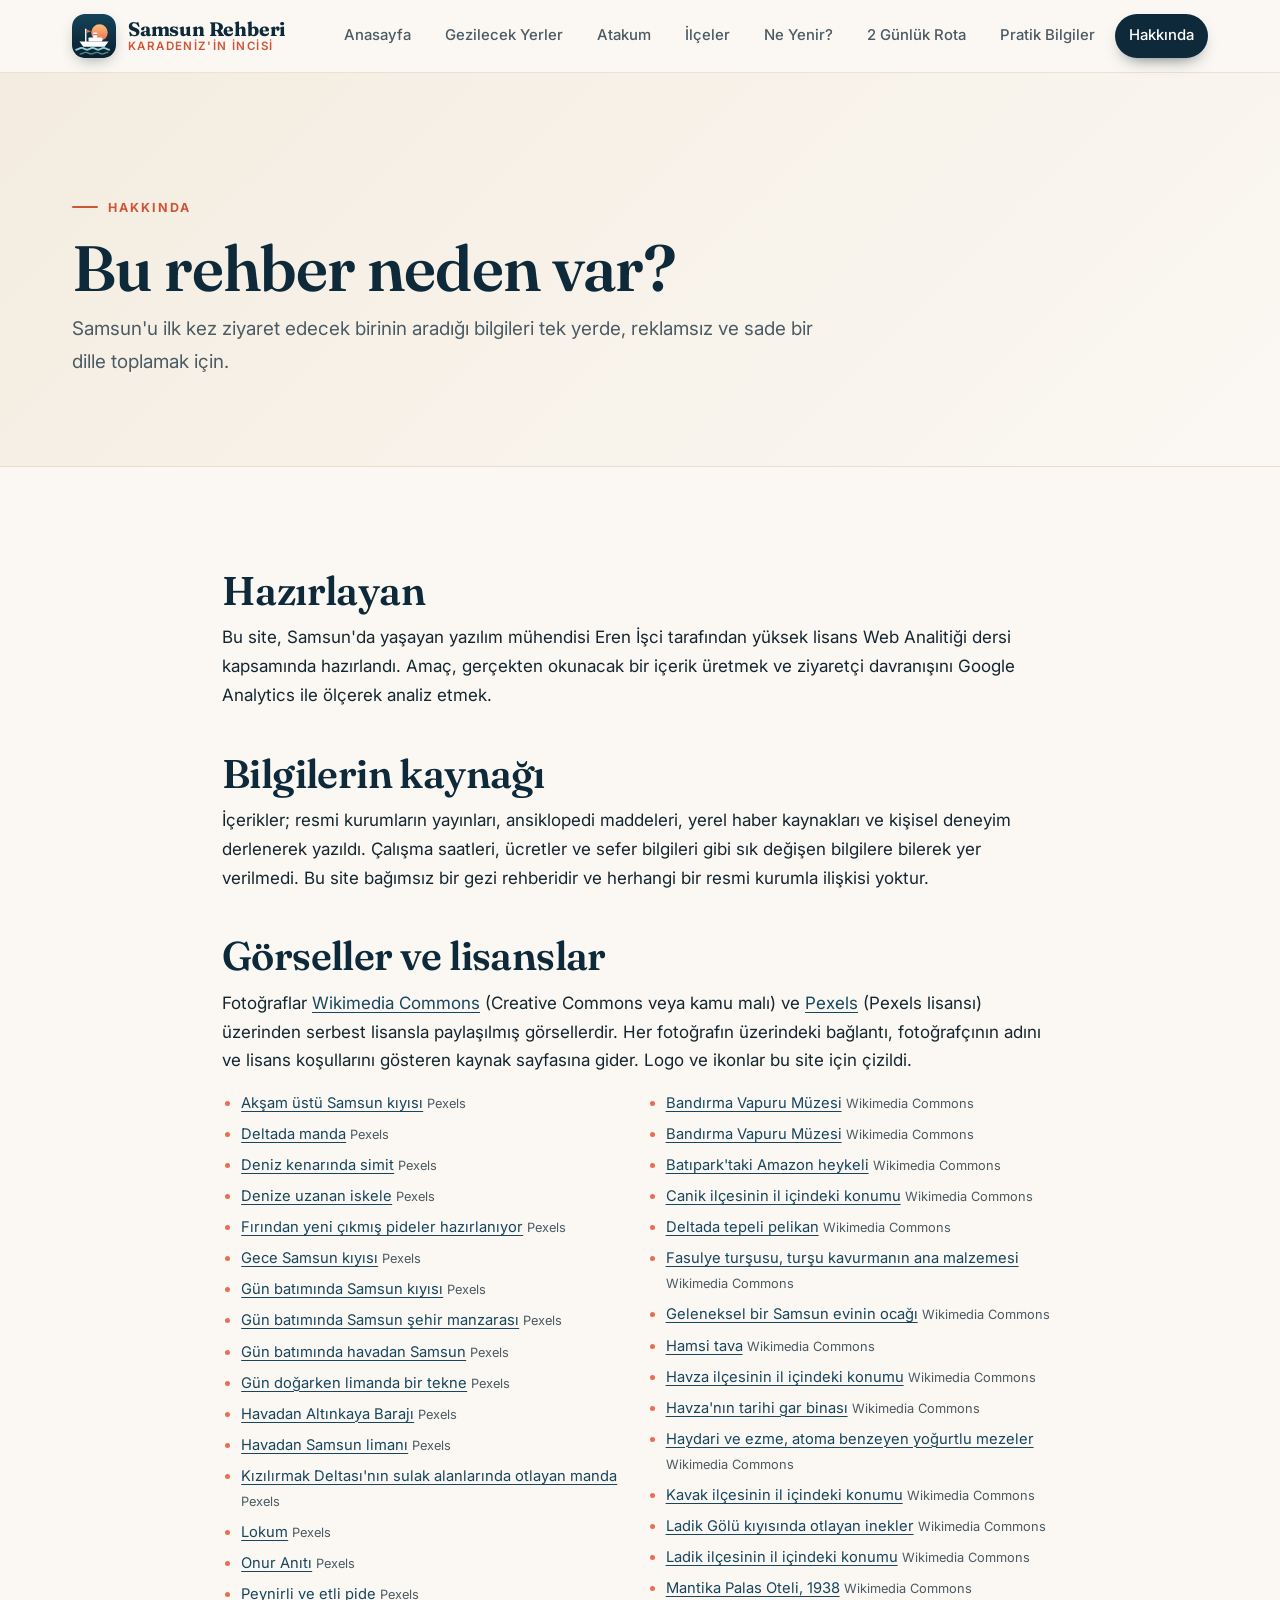
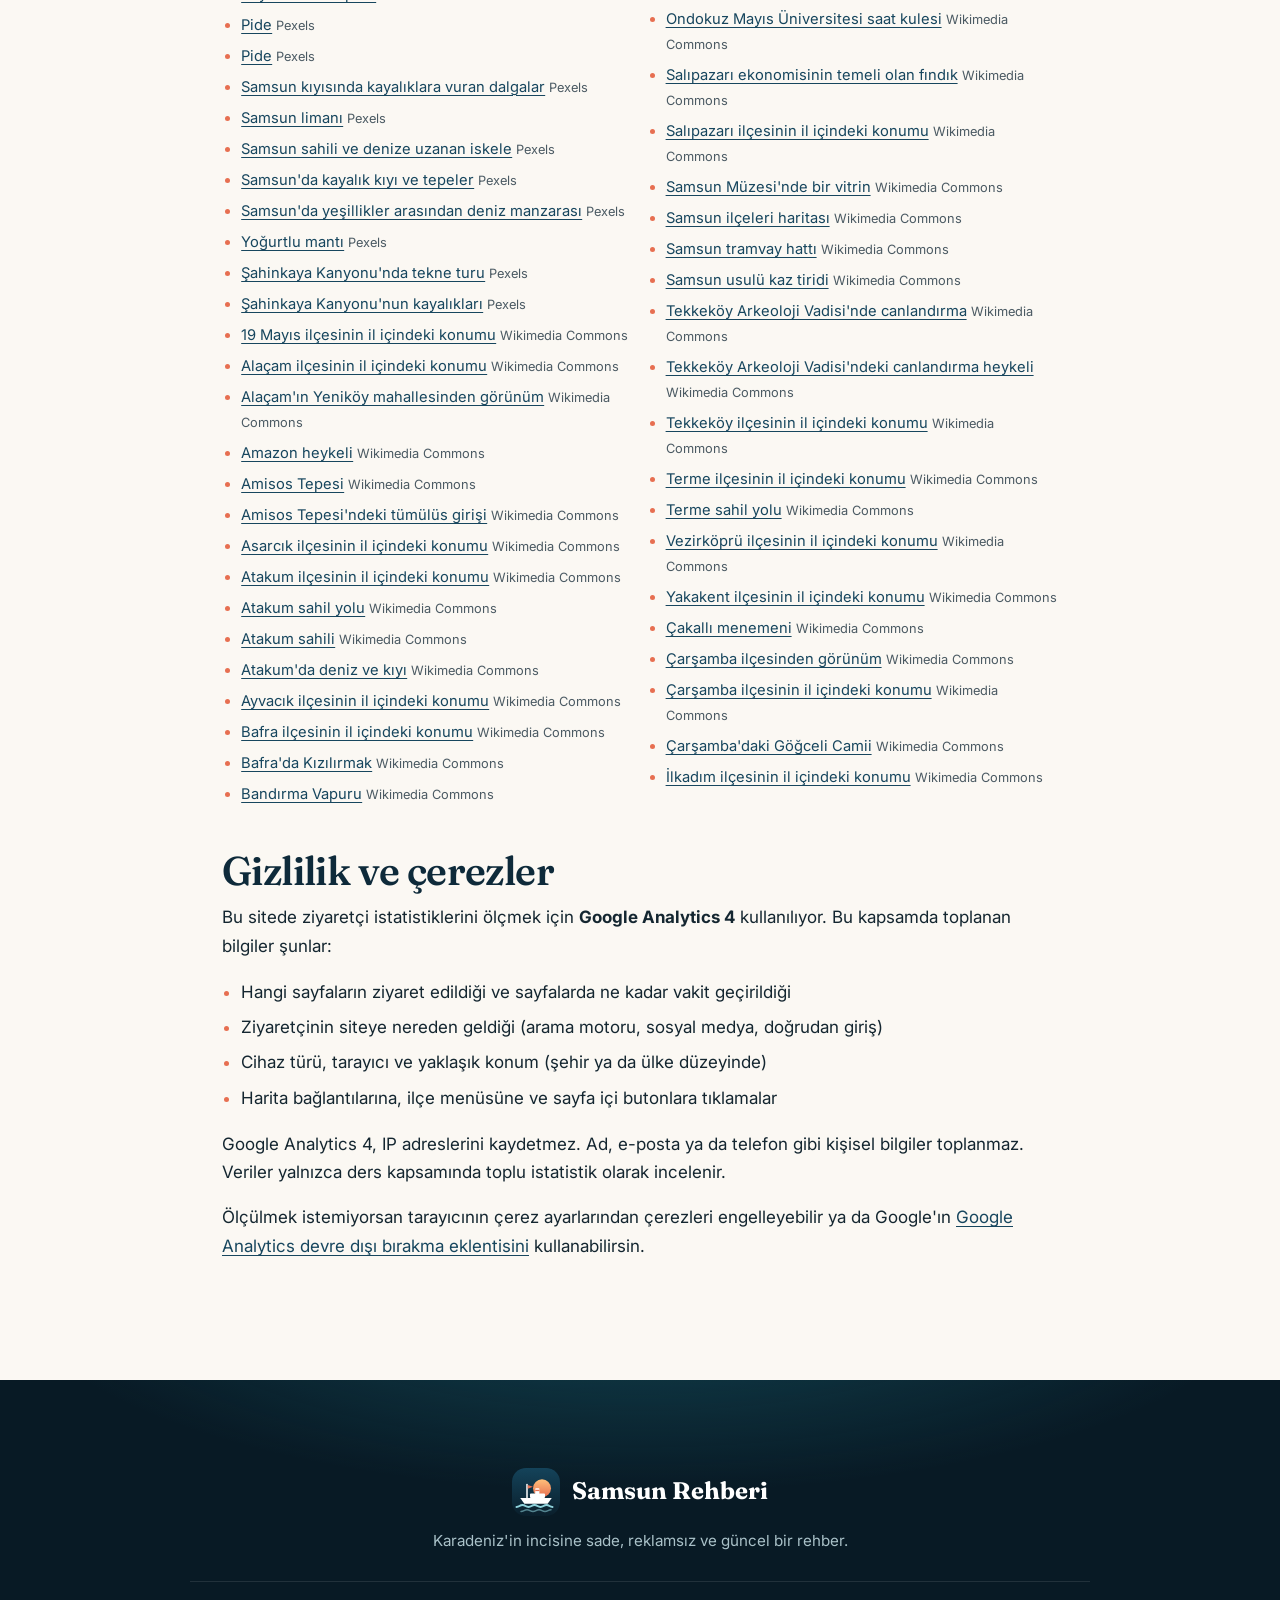
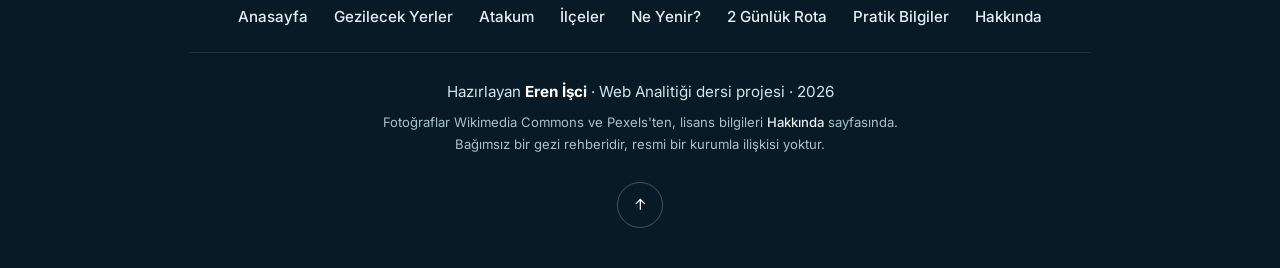
==== commit b6248708: "fix: simplify logo, keep marquee running and update site tagline - Use a single mast with a pennant " ====
--- a/about.html
+++ b/about.html
@@ -5,10 +5,12 @@
   <meta name="viewport" content="width=device-width, initial-scale=1">
   <title>Hakkında, Görseller ve Gizlilik | Samsun Rehberi</title>
   <meta name="description" content="Samsun Rehberi'nin amacı, bilgilerin ve fotoğrafların kaynağı ve Google Analytics hakkında gizlilik bilgilendirmesi.">
+  <meta name="theme-color" content="#0e2a3a">
   <meta property="og:title" content="Hakkında, Görseller ve Gizlilik | Samsun Rehberi">
   <meta property="og:description" content="Samsun Rehberi'nin amacı, bilgilerin ve fotoğrafların kaynağı ve Google Analytics hakkında gizlilik bilgilendirmesi.">
   <meta property="og:type" content="website">
   <meta property="og:locale" content="tr_TR">
+  <script>document.documentElement.classList.add('js');</script>
 
   <!-- Google tag (gtag.js) -->
   <script async src="https://www.googletagmanager.com/gtag/js?id=G-HYFFZ7NZW5"></script>
@@ -22,20 +24,22 @@
   <link rel="icon" href="favicon.svg" type="image/svg+xml">
   <link rel="preconnect" href="https://fonts.googleapis.com">
   <link rel="preconnect" href="https://fonts.gstatic.com" crossorigin>
-  <link href="https://fonts.googleapis.com/css2?family=Fraunces:opsz,wght@9..144,600;9..144,700&family=Inter:wght@400;500;600;700&display=swap" rel="stylesheet">
+  <link href="https://fonts.googleapis.com/css2?family=Fraunces:opsz,wght@9..144,500;9..144,600;9..144,700&family=Inter:wght@400;500;600;700&display=swap" rel="stylesheet">
   <link rel="stylesheet" href="css/style.css">
 </head>
 <body data-content-group="about">
   <a class="skip-link" href="#main">İçeriğe geç</a>
 
   <header class="site-header">
-    <div class="container">
-      <a class="brand" href="index.html"><svg viewBox="0 0 32 32" aria-hidden="true"><rect width="32" height="32" rx="8" fill="#0e2a3a"/><circle cx="16" cy="14" r="6" fill="#c0622f"/><path d="M4 21c3 0 3-2 6-2s3 2 6 2 3-2 6-2 3 2 6 2v7H4z" fill="#2a7a8c"/><path d="M4 25c3 0 3-2 6-2s3 2 6 2 3-2 6-2 3 2 6 2v3H4z" fill="#dcecef"/></svg>Samsun Rehberi</a>
+    <div class="container header-inner">
+      <a class="brand" href="index.html" aria-label="Samsun Rehberi anasayfa"><svg class="logo" viewBox="0 0 64 64" aria-hidden="true"><defs><linearGradient id="lg-sea" x1="0" y1="0" x2="0" y2="1"><stop offset="0" stop-color="#14435a"/><stop offset="1" stop-color="#0a1f2c"/></linearGradient><linearGradient id="lg-sun" x1="0" y1="0" x2="0" y2="1"><stop offset="0" stop-color="#ffc07a"/><stop offset="1" stop-color="#e76f51"/></linearGradient></defs><rect width="64" height="64" rx="16" fill="url(#lg-sea)"/><circle cx="40" cy="27" r="12" fill="url(#lg-sun)"/><path d="M20 22v18" stroke="#fff" stroke-width="2" stroke-linecap="round"/><path d="M21 22.5l7 2.5-7 2.5z" fill="#e76f51"/><rect x="31" y="27" width="5.5" height="8" rx="1" fill="#fff"/><rect x="31" y="29" width="5.5" height="1.8" fill="#e76f51"/><rect x="24" y="34" width="20" height="6" rx="1.2" fill="#fff"/><path d="M11 40h42l-5.5 7.5h-31z" fill="#fff"/><path d="M6 52c4 0 4-2.6 8-2.6s4 2.6 8 2.6 4-2.6 8-2.6 4 2.6 8 2.6 4-2.6 8-2.6 4 2.6 8 2.6" fill="none" stroke="#8fd3dc" stroke-width="2.6" stroke-linecap="round"/><path d="M12 58c4 0 4-2.2 8-2.2s4 2.2 8 2.2 4-2.2 8-2.2 4 2.2 8 2.2 4-2.2 8-2.2" fill="none" stroke="#8fd3dc" stroke-width="2" stroke-linecap="round" opacity=".55"/></svg>
+        <span class="brand-text"><strong>Samsun Rehberi</strong><small>Karadeniz'in incisi</small></span>
+      </a>
       <button class="nav-toggle" type="button" aria-expanded="false" aria-controls="site-nav" aria-label="Menüyü aç">
         <span></span><span></span><span></span>
       </button>
       <nav class="site-nav" id="site-nav" aria-label="Ana menü">
-        <a href="index.html">Anasayfa</a><a href="places.html">Gezilecek Yerler</a><a href="atakum.html">Atakum</a><a href="districts.html">İlçeler</a><a href="food.html">Ne Yenir?</a><a href="itinerary.html">2 Günlük Rota</a><a href="practical.html">Pratik Bilgiler</a><a href="about.html" aria-current="page">Hakkında</a>
+        <a href="index.html"><svg class="ico" viewBox="0 0 24 24" fill="none" stroke="currentColor" stroke-width="1.8" stroke-linecap="round" stroke-linejoin="round" aria-hidden="true"><path d="M3 11l9-7 9 7"/><path d="M5 10v10h14V10"/><path d="M10 20v-6h4v6"/></svg><span>Anasayfa</span></a><a href="places.html"><svg class="ico" viewBox="0 0 24 24" fill="none" stroke="currentColor" stroke-width="1.8" stroke-linecap="round" stroke-linejoin="round" aria-hidden="true"><path d="M12 21s-7-6.2-7-11a7 7 0 0 1 14 0c0 4.8-7 11-7 11z"/><circle cx="12" cy="10" r="2.5"/></svg><span>Gezilecek Yerler</span></a><a href="atakum.html"><svg class="ico" viewBox="0 0 24 24" fill="none" stroke="currentColor" stroke-width="1.8" stroke-linecap="round" stroke-linejoin="round" aria-hidden="true"><path d="M2 12c2 0 2-2 4-2s2 2 4 2 2-2 4-2 2 2 4 2 2-2 4-2"/><path d="M2 17c2 0 2-2 4-2s2 2 4 2 2-2 4-2 2 2 4 2 2-2 4-2"/><circle cx="17" cy="6" r="2"/></svg><span>Atakum</span></a><a href="districts.html"><svg class="ico" viewBox="0 0 24 24" fill="none" stroke="currentColor" stroke-width="1.8" stroke-linecap="round" stroke-linejoin="round" aria-hidden="true"><path d="M9 4L3 6v14l6-2 6 2 6-2V4l-6 2z"/><path d="M9 4v14M15 6v14"/></svg><span>İlçeler</span></a><a href="food.html"><svg class="ico" viewBox="0 0 24 24" fill="none" stroke="currentColor" stroke-width="1.8" stroke-linecap="round" stroke-linejoin="round" aria-hidden="true"><path d="M3 11h18"/><path d="M5 11a7 7 0 0 0 14 0"/><path d="M12 4v3"/><path d="M8 5l1 2"/><path d="M16 5l-1 2"/></svg><span>Ne Yenir?</span></a><a href="itinerary.html"><svg class="ico" viewBox="0 0 24 24" fill="none" stroke="currentColor" stroke-width="1.8" stroke-linecap="round" stroke-linejoin="round" aria-hidden="true"><circle cx="6" cy="18" r="2"/><circle cx="18" cy="6" r="2"/><path d="M8 18h6a4 4 0 0 0 0-8h-4a4 4 0 0 1 0-8h6"/></svg><span>2 Günlük Rota</span></a><a href="practical.html"><svg class="ico" viewBox="0 0 24 24" fill="none" stroke="currentColor" stroke-width="1.8" stroke-linecap="round" stroke-linejoin="round" aria-hidden="true"><circle cx="12" cy="12" r="9"/><path d="M12 11v5"/><path d="M12 8h.01"/></svg><span>Pratik Bilgiler</span></a><a href="about.html" aria-current="page"><svg class="ico" viewBox="0 0 24 24" fill="none" stroke="currentColor" stroke-width="1.8" stroke-linecap="round" stroke-linejoin="round" aria-hidden="true"><circle cx="12" cy="8" r="4"/><path d="M4 21c1.5-4 4.5-6 8-6s6.5 2 8 6"/></svg><span>Hakkında</span></a>
       </nav>
     </div>
   </header>
@@ -50,27 +54,29 @@
       </div>
     </div>
     <section>
-      <div class="container prose">
-        <h2>Hazırlayan</h2>
-        <p>Bu site, Samsun'da yaşayan yazılım mühendisi Eren İşci tarafından yüksek lisans Web Analitiği dersi kapsamında hazırlandı. Amaç, gerçekten okunacak bir içerik üretmek ve ziyaretçi davranışını Google Analytics ile ölçerek analiz etmek.</p>
+      <div class="container narrow">
+        <div class="prose" data-reveal>
+          <h2>Hazırlayan</h2>
+          <p>Bu site, Samsun'da yaşayan yazılım mühendisi Eren İşci tarafından yüksek lisans Web Analitiği dersi kapsamında hazırlandı. Amaç, gerçekten okunacak bir içerik üretmek ve ziyaretçi davranışını Google Analytics ile ölçerek analiz etmek.</p>
 
-        <h2>Bilgilerin kaynağı</h2>
-        <p>İçerikler; resmi kurumların yayınları, ansiklopedi maddeleri, yerel haber kaynakları ve kişisel deneyim derlenerek yazıldı. Çalışma saatleri, ücretler ve sefer bilgileri gibi sık değişen bilgilere bilerek yer verilmedi. Hatalı ya da güncelliğini yitirmiş bir bilgi fark edersen haber vermen rehberi daha iyi hale getirir.</p>
+          <h2>Bilgilerin kaynağı</h2>
+          <p>İçerikler; resmi kurumların yayınları, ansiklopedi maddeleri, yerel haber kaynakları ve kişisel deneyim derlenerek yazıldı. Çalışma saatleri, ücretler ve sefer bilgileri gibi sık değişen bilgilere bilerek yer verilmedi. Bu site bağımsız bir gezi rehberidir ve herhangi bir resmi kurumla ilişkisi yoktur.</p>
 
-        <h2 id="gorseller">Görseller ve lisanslar</h2>
-        <p>Sitedeki fotoğrafların tamamı <a href="https://commons.wikimedia.org" target="_blank" rel="noopener">Wikimedia Commons</a>'ta serbest lisansla (Creative Commons veya kamu malı) paylaşılmış görsellerdir. Her fotoğrafın üzerindeki bağlantı, fotoğrafçının adını ve lisans koşullarını gösteren kaynak sayfasına gider. Fotoğrafı olmayan yerler için çizimler kullanıldı.</p>
-        <ul class="credits"><li><a href="https://commons.wikimedia.org/wiki/File:55800_Yenik%C3%B6y-Ala%C3%A7am-Samsun,_Turkey_-_panoramio.jpg" target="_blank" rel="noopener">55800 Yeniköy-Alaçam-Samsun, Turkey - panoramio.jpg</a> &middot; Alaçam'ın Yeniköy mahallesinden görünüm</li><li><a href="https://commons.wikimedia.org/wiki/File:Ala%C3%A7am_District_Location_in_Samsun_Province.png" target="_blank" rel="noopener">Alaçam District Location in Samsun Province.png</a> &middot; Alaçam ilçesinin il içindeki konumu</li><li><a href="https://commons.wikimedia.org/wiki/File:Amazon_Heykeli_ve_aslanlar_(2).JPG" target="_blank" rel="noopener">Amazon Heykeli ve aslanlar (2).JPG</a> &middot; Batıpark'taki Amazon heykeli</li><li><a href="https://commons.wikimedia.org/wiki/File:Amisos_Tepesi_g%C3%BCney_t%C3%BCm%C3%BCl%C3%BCs%C3%BC_giri%C5%9Fi.JPG" target="_blank" rel="noopener">Amisos Tepesi güney tümülüsü girişi.JPG</a> &middot; Amisos Tepesi'ndeki tümülüs girişi</li><li><a href="https://commons.wikimedia.org/wiki/File:Amisos_Tepesi'ndeki_patikalar.JPG" target="_blank" rel="noopener">Amisos Tepesi'ndeki patikalar.JPG</a> &middot; Amisos Tepesi</li><li><a href="https://commons.wikimedia.org/wiki/File:Asarc%C4%B1k_District_Location_in_Samsun_Province.png" target="_blank" rel="noopener">Asarcık District Location in Samsun Province.png</a> &middot; Asarcık ilçesinin il içindeki konumu</li><li><a href="https://commons.wikimedia.org/wiki/File:Atakum_District_Location_in_Samsun_Province.png" target="_blank" rel="noopener">Atakum District Location in Samsun Province.png</a> &middot; Atakum ilçesinin il içindeki konumu</li><li><a href="https://commons.wikimedia.org/wiki/File:Atakum_sahil_yolu.jpg" target="_blank" rel="noopener">Atakum sahil yolu.jpg</a> &middot; Atakum sahil yolu</li><li><a href="https://commons.wikimedia.org/wiki/File:Ayvac%C4%B1k_District_Location_in_Samsun_Province.png" target="_blank" rel="noopener">Ayvacık District Location in Samsun Province.png</a> &middot; Ayvacık ilçesinin il içindeki konumu</li><li><a href="https://commons.wikimedia.org/wiki/File:Bafra_District_Location_in_Samsun_Province.png" target="_blank" rel="noopener">Bafra District Location in Samsun Province.png</a> &middot; Bafra ilçesinin il içindeki konumu</li><li><a href="https://commons.wikimedia.org/wiki/File:Bafra_k%C4%B1z%C4%B1l%C4%B1rmak_bridge,_k%C4%B1z%C4%B1l%C4%B1rmak_delta.jpg" target="_blank" rel="noopener">Bafra kızılırmak bridge, kızılırmak delta.jpg</a> &middot; Bafra'da Kızılırmak</li><li><a href="https://commons.wikimedia.org/wiki/File:Bafra_pidesi.jpg" target="_blank" rel="noopener">Bafra pidesi.jpg</a> &middot; Bafra pidesi</li><li><a href="https://commons.wikimedia.org/wiki/File:Band%C4%B1rma_Vapuru_M%C3%BCzesi_ve_Mill%C3%AE_Kurtulu%C5%9F_An%C4%B1t%C4%B1.JPG" target="_blank" rel="noopener">Bandırma Vapuru Müzesi ve Millî Kurtuluş Anıtı.JPG</a> &middot; Bandırma Vapuru Müzesi</li><li><a href="https://commons.wikimedia.org/wiki/File:Band%C4%B1rma_Vapuru_M%C3%BCzesi.JPG" target="_blank" rel="noopener">Bandırma Vapuru Müzesi.JPG</a> &middot; Bandırma Vapuru Müzesi</li><li><a href="https://commons.wikimedia.org/wiki/File:Band%C4%B1rma_Vapuru_Samsun.jpg" target="_blank" rel="noopener">Bandırma Vapuru Samsun.jpg</a> &middot; Bandırma Vapuru</li><li><a href="https://commons.wikimedia.org/wiki/File:Canik_District_Location_in_Samsun_Province.png" target="_blank" rel="noopener">Canik District Location in Samsun Province.png</a> &middot; Canik ilçesinin il içindeki konumu</li><li><a href="https://commons.wikimedia.org/wiki/File:Display_case_Samsun_Museum_Turkey_2025.jpg" target="_blank" rel="noopener">Display case Samsun Museum Turkey 2025.jpg</a> &middot; Samsun Müzesi'nde bir vitrin</li><li><a href="https://commons.wikimedia.org/wiki/File:Districts_of_Samsun.png" target="_blank" rel="noopener">Districts of Samsun.png</a> &middot; Samsun ilçeleri haritası</li><li><a href="https://commons.wikimedia.org/wiki/File:Eski_ev_oca%C4%9F%C4%B1.JPG" target="_blank" rel="noopener">Eski ev ocağı.JPG</a> &middot; Geleneksel bir Samsun evinin ocağı</li><li><a href="https://commons.wikimedia.org/wiki/File:Ezme_and_Haydari.jpg" target="_blank" rel="noopener">Ezme and Haydari.jpg</a> &middot; Haydari ve ezme, atoma benzeyen yoğurtlu mezeler</li><li><a href="https://commons.wikimedia.org/wiki/File:Fasulye_tursusu.jpg" target="_blank" rel="noopener">Fasulye tursusu.jpg</a> &middot; Fasulye turşusu, turşu kavurmanın ana malzemesi</li><li><a href="https://commons.wikimedia.org/wiki/File:Geyik_avlam%C4%B1%C5%9F_ilkel_insanlar_parodisi.JPG" target="_blank" rel="noopener">Geyik avlamış ilkel insanlar parodisi.JPG</a> &middot; Tekkeköy Arkeoloji Vadisi'nde canlandırma</li><li><a href="https://commons.wikimedia.org/wiki/File:G%C3%B6%C4%9Fceli_Camii_tavan_detay%C4%B1.JPG" target="_blank" rel="noopener">Göğceli Camii tavan detayı.JPG</a> &middot; Göğceli Camii'nin ahşap tavanı</li><li><a href="https://commons.wikimedia.org/wiki/File:G%C3%B6%C4%9Fceli_Camii.JPG" target="_blank" rel="noopener">Göğceli Camii.JPG</a> &middot; Çarşamba'daki Göğceli Camii</li><li><a href="https://commons.wikimedia.org/wiki/File:Hamsi_tava.jpg" target="_blank" rel="noopener">Hamsi tava.jpg</a> &middot; Hamsi tava</li><li><a href="https://commons.wikimedia.org/wiki/File:Havza_District_Location_in_Samsun_Province.png" target="_blank" rel="noopener">Havza District Location in Samsun Province.png</a> &middot; Havza ilçesinin il içindeki konumu</li><li><a href="https://commons.wikimedia.org/wiki/File:Havza_station.jpg" target="_blank" rel="noopener">Havza station.jpg</a> &middot; Havza'nın tarihi gar binası</li><li><a href="https://commons.wikimedia.org/wiki/File:Hazelnuts_(Corylus_avellana).jpg" target="_blank" rel="noopener">Hazelnuts (Corylus avellana).jpg</a> &middot; Salıpazarı ekonomisinin temeli olan fındık</li><li><a href="https://commons.wikimedia.org/wiki/File:Kavak_District_Location_in_Samsun_Province.png" target="_blank" rel="noopener">Kavak District Location in Samsun Province.png</a> &middot; Kavak ilçesinin il içindeki konumu</li><li><a href="https://commons.wikimedia.org/wiki/File:Kaz_tiridi_in_Turkey,_una_especialidad_de_Samsun..jpg" target="_blank" rel="noopener">Kaz tiridi in Turkey, una especialidad de Samsun..jpg</a> &middot; Samsun usulü kaz tiridi</li><li><a href="https://commons.wikimedia.org/wiki/File:Kus_gozlem_evi.jpg" target="_blank" rel="noopener">Kus gozlem evi.jpg</a> &middot; Deltadaki kuş gözlem evi</li><li><a href="https://commons.wikimedia.org/wiki/File:Ladik_District_Location_in_Samsun_Province.png" target="_blank" rel="noopener">Ladik District Location in Samsun Province.png</a> &middot; Ladik ilçesinin il içindeki konumu</li><li><a href="https://commons.wikimedia.org/wiki/File:Ladik_G%C3%B6l%C3%BC'nde_Otlanan_%C4%B0nek.jpg" target="_blank" rel="noopener">Ladik Gölü'nde Otlanan İnek.jpg</a> &middot; Ladik Gölü kıyısında otlayan inekler</li><li><a href="https://commons.wikimedia.org/wiki/File:Mant%C4%B1.jpg" target="_blank" rel="noopener">Mantı.jpg</a> &middot; Mantı</li><li><a href="https://commons.wikimedia.org/wiki/File:Mant%C4%B1ka_Palas,_1938_(2).jpg" target="_blank" rel="noopener">Mantıka Palas, 1938 (2).jpg</a> &middot; Mantika Palas Oteli, 1938</li><li><a href="https://commons.wikimedia.org/wiki/File:Ondokuzmay%C4%B1s_District_Location_in_Samsun_Province.png" target="_blank" rel="noopener">Ondokuzmayıs District Location in Samsun Province.png</a> &middot; 19 Mayıs ilçesinin il içindeki konumu</li><li><a href="https://commons.wikimedia.org/wiki/File:Ondokuzmay%C4%B1s_%C3%9Cniversitesi_Saat_Kulesi.jpg" target="_blank" rel="noopener">Ondokuzmayıs Üniversitesi Saat Kulesi.jpg</a> &middot; Ondokuz Mayıs Üniversitesi saat kulesi</li><li><a href="https://commons.wikimedia.org/wiki/File:Onur_An%C4%B1t%C4%B1,_Samsun.jpg" target="_blank" rel="noopener">Onur Anıtı, Samsun.jpg</a> &middot; İlkadım'daki Onur Anıtı</li><li><a href="https://commons.wikimedia.org/wiki/File:Onur_An%C4%B1t%C4%B1.JPG" target="_blank" rel="noopener">Onur Anıtı.JPG</a> &middot; Onur Anıtı</li><li><a href="https://commons.wikimedia.org/wiki/File:Pide_(ku%C5%9Fba%C5%9F%C4%B1_etli).jpg" target="_blank" rel="noopener">Pide (kuşbaşı etli).jpg</a> &middot; Kuşbaşılı pide</li><li><a href="https://commons.wikimedia.org/wiki/File:Sahil_yolundan_,_terme_,_samsun_,_turkey_-_panoramio.jpg" target="_blank" rel="noopener">Sahil yolundan , terme , samsun , turkey - panoramio.jpg</a> &middot; Terme sahil yolu</li><li><a href="https://commons.wikimedia.org/wiki/File:Sal%C4%B1pazar%C4%B1_District_Location_in_Samsun_Province.png" target="_blank" rel="noopener">Salıpazarı District Location in Samsun Province.png</a> &middot; Salıpazarı ilçesinin il içindeki konumu</li><li><a href="https://commons.wikimedia.org/wiki/File:Samsun_Atakum_Deniz.jpg" target="_blank" rel="noopener">Samsun Atakum Deniz.jpg</a> &middot; Atakum'da deniz ve kıyı</li><li><a href="https://commons.wikimedia.org/wiki/File:Samsun_Atakum_Sahil.jpg" target="_blank" rel="noopener">Samsun Atakum Sahil.jpg</a> &middot; Atakum sahili</li><li><a href="https://commons.wikimedia.org/wiki/File:Samsun_Sahil_Yolu_g%C3%B6r%C3%BCn%C3%BCm%C3%BC.JPG" target="_blank" rel="noopener">Samsun Sahil Yolu görünümü.JPG</a> &middot; Samsun sahil yolu</li><li><a href="https://commons.wikimedia.org/wiki/File:Samsun_amazon.JPG" target="_blank" rel="noopener">Samsun amazon.JPG</a> &middot; Amazon heykeli</li><li><a href="https://commons.wikimedia.org/wiki/File:Samsun_pidesi_yapan_pide_ustas%C4%B1.JPG" target="_blank" rel="noopener">Samsun pidesi yapan pide ustası.JPG</a> &middot; Pide ustası</li><li><a href="https://commons.wikimedia.org/wiki/File:Statue_of_Honor,_Samsun_01.jpg" target="_blank" rel="noopener">Statue of Honor, Samsun 01.jpg</a> &middot; Onur Anıtı</li><li><a href="https://commons.wikimedia.org/wiki/File:Statue_of_Honor,_Samsun_02.jpg" target="_blank" rel="noopener">Statue of Honor, Samsun 02.jpg</a> &middot; Onur Anıtı</li><li><a href="https://commons.wikimedia.org/wiki/File:T1_Tramvay_Hatt%C4%B1_2025.jpg" target="_blank" rel="noopener">T1 Tramvay Hattı 2025.jpg</a> &middot; Samsun tramvay hattı</li><li><a href="https://commons.wikimedia.org/wiki/File:Tekkek%C3%B6y_District_Location_in_Samsun_Province.png" target="_blank" rel="noopener">Tekkeköy District Location in Samsun Province.png</a> &middot; Tekkeköy ilçesinin il içindeki konumu</li><li><a href="https://commons.wikimedia.org/wiki/File:Tepeli_pelikan.jpg" target="_blank" rel="noopener">Tepeli pelikan.jpg</a> &middot; Tepeli pelikan</li><li><a href="https://commons.wikimedia.org/wiki/File:Terme_District_Location_in_Samsun_Province.png" target="_blank" rel="noopener">Terme District Location in Samsun Province.png</a> &middot; Terme ilçesinin il içindeki konumu</li><li><a href="https://commons.wikimedia.org/wiki/File:Turkish_Delight_lokum.jpg" target="_blank" rel="noopener">Turkish Delight lokum.jpg</a> &middot; Lokum</li><li><a href="https://commons.wikimedia.org/wiki/File:Turkish_pide_with_ground_beef.jpg" target="_blank" rel="noopener">Turkish pide with ground beef.jpg</a> &middot; Kıymalı açık pide</li><li><a href="https://commons.wikimedia.org/wiki/File:Turkish_simit.jpg" target="_blank" rel="noopener">Turkish simit.jpg</a> &middot; Simit</li><li><a href="https://commons.wikimedia.org/wiki/File:Vezirk%C3%B6pr%C3%BC_District_Location_in_Samsun_Province.png" target="_blank" rel="noopener">Vezirköprü District Location in Samsun Province.png</a> &middot; Vezirköprü ilçesinin il içindeki konumu</li><li><a href="https://commons.wikimedia.org/wiki/File:Yakakent_District_Location_in_Samsun_Province.png" target="_blank" rel="noopener">Yakakent District Location in Samsun Province.png</a> &middot; Yakakent ilçesinin il içindeki konumu</li><li><a href="https://commons.wikimedia.org/wiki/File:%C3%87akall%C4%B1_menemeni.jpg" target="_blank" rel="noopener">Çakallı menemeni.jpg</a> &middot; Çakallı menemeni</li><li><a href="https://commons.wikimedia.org/wiki/File:%C3%87ar%C5%9Famba_District_Location_in_Samsun_Province.png" target="_blank" rel="noopener">Çarşamba District Location in Samsun Province.png</a> &middot; Çarşamba ilçesinin il içindeki konumu</li><li><a href="https://commons.wikimedia.org/wiki/File:%C3%87ar%C5%9Famba_il%C3%A7esinden_g%C3%B6r%C3%BCn%C3%BCm.JPG" target="_blank" rel="noopener">Çarşamba ilçesinden görünüm.JPG</a> &middot; Çarşamba ilçesinden görünüm</li><li><a href="https://commons.wikimedia.org/wiki/File:%C4%B0lkad%C4%B1m_District_Location_in_Samsun_Province.png" target="_blank" rel="noopener">İlkadım District Location in Samsun Province.png</a> &middot; İlkadım ilçesinin il içindeki konumu</li><li><a href="https://commons.wikimedia.org/wiki/File:%C4%B0lkel_insan_heykeli.JPG" target="_blank" rel="noopener">İlkel insan heykeli.JPG</a> &middot; Tekkeköy Arkeoloji Vadisi'ndeki canlandırma heykeli</li><li><a href="https://commons.wikimedia.org/wiki/File:%C5%9Eahinkaya_Kanyonu,_Vezirk%C3%B6pr%C3%BC,_Samsun.jpg" target="_blank" rel="noopener">Şahinkaya Kanyonu, Vezirköprü, Samsun.jpg</a> &middot; Vezirköprü'deki Şahinkaya Kanyonu</li><li><a href="https://commons.wikimedia.org/wiki/File:%C5%9Eahinkaya_Kanyonu.jpg" target="_blank" rel="noopener">Şahinkaya Kanyonu.jpg</a> &middot; Şahinkaya Kanyonu</li></ul>
+          <h2 id="gorseller">Görseller ve lisanslar</h2>
+          <p>Fotoğraflar <a href="https://commons.wikimedia.org" target="_blank" rel="noopener">Wikimedia Commons</a> (Creative Commons veya kamu malı) ve <a href="https://www.pexels.com/license/" target="_blank" rel="noopener">Pexels</a> (Pexels lisansı) üzerinden serbest lisansla paylaşılmış görsellerdir. Her fotoğrafın üzerindeki bağlantı, fotoğrafçının adını ve lisans koşullarını gösteren kaynak sayfasına gider. Logo ve ikonlar bu site için çizildi.</p>
+          <ul class="credits"><li><a href="https://www.pexels.com/photo/38943290/" target="_blank" rel="noopener">Akşam üstü Samsun kıyısı</a> <span>Pexels</span></li><li><a href="https://www.pexels.com/photo/38612295/" target="_blank" rel="noopener">Deltada manda</a> <span>Pexels</span></li><li><a href="https://www.pexels.com/photo/14854785/" target="_blank" rel="noopener">Deniz kenarında simit</a> <span>Pexels</span></li><li><a href="https://www.pexels.com/photo/34010118/" target="_blank" rel="noopener">Denize uzanan iskele</a> <span>Pexels</span></li><li><a href="https://www.pexels.com/photo/36445048/" target="_blank" rel="noopener">Fırından yeni çıkmış pideler hazırlanıyor</a> <span>Pexels</span></li><li><a href="https://www.pexels.com/photo/19746455/" target="_blank" rel="noopener">Gece Samsun kıyısı</a> <span>Pexels</span></li><li><a href="https://www.pexels.com/photo/38943292/" target="_blank" rel="noopener">Gün batımında Samsun kıyısı</a> <span>Pexels</span></li><li><a href="https://www.pexels.com/photo/38956908/" target="_blank" rel="noopener">Gün batımında Samsun şehir manzarası</a> <span>Pexels</span></li><li><a href="https://www.pexels.com/photo/27978377/" target="_blank" rel="noopener">Gün batımında havadan Samsun</a> <span>Pexels</span></li><li><a href="https://www.pexels.com/photo/18576312/" target="_blank" rel="noopener">Gün doğarken limanda bir tekne</a> <span>Pexels</span></li><li><a href="https://www.pexels.com/photo/18744798/" target="_blank" rel="noopener">Havadan Altınkaya Barajı</a> <span>Pexels</span></li><li><a href="https://www.pexels.com/photo/38915668/" target="_blank" rel="noopener">Havadan Samsun limanı</a> <span>Pexels</span></li><li><a href="https://www.pexels.com/photo/17021996/" target="_blank" rel="noopener">Kızılırmak Deltası'nın sulak alanlarında otlayan manda</a> <span>Pexels</span></li><li><a href="https://www.pexels.com/photo/36207188/" target="_blank" rel="noopener">Lokum</a> <span>Pexels</span></li><li><a href="https://www.pexels.com/photo/34010100/" target="_blank" rel="noopener">Onur Anıtı</a> <span>Pexels</span></li><li><a href="https://www.pexels.com/photo/7813736/" target="_blank" rel="noopener">Peynirli ve etli pide</a> <span>Pexels</span></li><li><a href="https://www.pexels.com/photo/36445045/" target="_blank" rel="noopener">Pide</a> <span>Pexels</span></li><li><a href="https://www.pexels.com/photo/5639365/" target="_blank" rel="noopener">Pide</a> <span>Pexels</span></li><li><a href="https://www.pexels.com/photo/39117724/" target="_blank" rel="noopener">Samsun kıyısında kayalıklara vuran dalgalar</a> <span>Pexels</span></li><li><a href="https://www.pexels.com/photo/38634954/" target="_blank" rel="noopener">Samsun limanı</a> <span>Pexels</span></li><li><a href="https://www.pexels.com/photo/37817184/" target="_blank" rel="noopener">Samsun sahili ve denize uzanan iskele</a> <span>Pexels</span></li><li><a href="https://www.pexels.com/photo/39030107/" target="_blank" rel="noopener">Samsun'da kayalık kıyı ve tepeler</a> <span>Pexels</span></li><li><a href="https://www.pexels.com/photo/38721908/" target="_blank" rel="noopener">Samsun'da yeşillikler arasından deniz manzarası</a> <span>Pexels</span></li><li><a href="https://www.pexels.com/photo/9665030/" target="_blank" rel="noopener">Yoğurtlu mantı</a> <span>Pexels</span></li><li><a href="https://www.pexels.com/photo/38346536/" target="_blank" rel="noopener">Şahinkaya Kanyonu'nda tekne turu</a> <span>Pexels</span></li><li><a href="https://www.pexels.com/photo/8143161/" target="_blank" rel="noopener">Şahinkaya Kanyonu'nun kayalıkları</a> <span>Pexels</span></li><li><a href="https://commons.wikimedia.org/wiki/File:Ondokuzmay%C4%B1s_District_Location_in_Samsun_Province.png" target="_blank" rel="noopener">19 Mayıs ilçesinin il içindeki konumu</a> <span>Wikimedia Commons</span></li><li><a href="https://commons.wikimedia.org/wiki/File:Ala%C3%A7am_District_Location_in_Samsun_Province.png" target="_blank" rel="noopener">Alaçam ilçesinin il içindeki konumu</a> <span>Wikimedia Commons</span></li><li><a href="https://commons.wikimedia.org/wiki/File:55800_Yenik%C3%B6y-Ala%C3%A7am-Samsun,_Turkey_-_panoramio.jpg" target="_blank" rel="noopener">Alaçam'ın Yeniköy mahallesinden görünüm</a> <span>Wikimedia Commons</span></li><li><a href="https://commons.wikimedia.org/wiki/File:Samsun_amazon.JPG" target="_blank" rel="noopener">Amazon heykeli</a> <span>Wikimedia Commons</span></li><li><a href="https://commons.wikimedia.org/wiki/File:Amisos_Tepesi'ndeki_patikalar.JPG" target="_blank" rel="noopener">Amisos Tepesi</a> <span>Wikimedia Commons</span></li><li><a href="https://commons.wikimedia.org/wiki/File:Amisos_Tepesi_g%C3%BCney_t%C3%BCm%C3%BCl%C3%BCs%C3%BC_giri%C5%9Fi.JPG" target="_blank" rel="noopener">Amisos Tepesi'ndeki tümülüs girişi</a> <span>Wikimedia Commons</span></li><li><a href="https://commons.wikimedia.org/wiki/File:Asarc%C4%B1k_District_Location_in_Samsun_Province.png" target="_blank" rel="noopener">Asarcık ilçesinin il içindeki konumu</a> <span>Wikimedia Commons</span></li><li><a href="https://commons.wikimedia.org/wiki/File:Atakum_District_Location_in_Samsun_Province.png" target="_blank" rel="noopener">Atakum ilçesinin il içindeki konumu</a> <span>Wikimedia Commons</span></li><li><a href="https://commons.wikimedia.org/wiki/File:Atakum_sahil_yolu.jpg" target="_blank" rel="noopener">Atakum sahil yolu</a> <span>Wikimedia Commons</span></li><li><a href="https://commons.wikimedia.org/wiki/File:Samsun_Atakum_Sahil.jpg" target="_blank" rel="noopener">Atakum sahili</a> <span>Wikimedia Commons</span></li><li><a href="https://commons.wikimedia.org/wiki/File:Samsun_Atakum_Deniz.jpg" target="_blank" rel="noopener">Atakum'da deniz ve kıyı</a> <span>Wikimedia Commons</span></li><li><a href="https://commons.wikimedia.org/wiki/File:Ayvac%C4%B1k_District_Location_in_Samsun_Province.png" target="_blank" rel="noopener">Ayvacık ilçesinin il içindeki konumu</a> <span>Wikimedia Commons</span></li><li><a href="https://commons.wikimedia.org/wiki/File:Bafra_District_Location_in_Samsun_Province.png" target="_blank" rel="noopener">Bafra ilçesinin il içindeki konumu</a> <span>Wikimedia Commons</span></li><li><a href="https://commons.wikimedia.org/wiki/File:Bafra_k%C4%B1z%C4%B1l%C4%B1rmak_bridge,_k%C4%B1z%C4%B1l%C4%B1rmak_delta.jpg" target="_blank" rel="noopener">Bafra'da Kızılırmak</a> <span>Wikimedia Commons</span></li><li><a href="https://commons.wikimedia.org/wiki/File:Band%C4%B1rma_Vapuru_Samsun.jpg" target="_blank" rel="noopener">Bandırma Vapuru</a> <span>Wikimedia Commons</span></li><li><a href="https://commons.wikimedia.org/wiki/File:Band%C4%B1rma_Vapuru_M%C3%BCzesi.JPG" target="_blank" rel="noopener">Bandırma Vapuru Müzesi</a> <span>Wikimedia Commons</span></li><li><a href="https://commons.wikimedia.org/wiki/File:Band%C4%B1rma_Vapuru_M%C3%BCzesi_ve_Mill%C3%AE_Kurtulu%C5%9F_An%C4%B1t%C4%B1.JPG" target="_blank" rel="noopener">Bandırma Vapuru Müzesi</a> <span>Wikimedia Commons</span></li><li><a href="https://commons.wikimedia.org/wiki/File:Amazon_Heykeli_ve_aslanlar_(2).JPG" target="_blank" rel="noopener">Batıpark'taki Amazon heykeli</a> <span>Wikimedia Commons</span></li><li><a href="https://commons.wikimedia.org/wiki/File:Canik_District_Location_in_Samsun_Province.png" target="_blank" rel="noopener">Canik ilçesinin il içindeki konumu</a> <span>Wikimedia Commons</span></li><li><a href="https://commons.wikimedia.org/wiki/File:Tepeli_pelikan.jpg" target="_blank" rel="noopener">Deltada tepeli pelikan</a> <span>Wikimedia Commons</span></li><li><a href="https://commons.wikimedia.org/wiki/File:Fasulye_tursusu.jpg" target="_blank" rel="noopener">Fasulye turşusu, turşu kavurmanın ana malzemesi</a> <span>Wikimedia Commons</span></li><li><a href="https://commons.wikimedia.org/wiki/File:Eski_ev_oca%C4%9F%C4%B1.JPG" target="_blank" rel="noopener">Geleneksel bir Samsun evinin ocağı</a> <span>Wikimedia Commons</span></li><li><a href="https://commons.wikimedia.org/wiki/File:Hamsi_tava.jpg" target="_blank" rel="noopener">Hamsi tava</a> <span>Wikimedia Commons</span></li><li><a href="https://commons.wikimedia.org/wiki/File:Havza_District_Location_in_Samsun_Province.png" target="_blank" rel="noopener">Havza ilçesinin il içindeki konumu</a> <span>Wikimedia Commons</span></li><li><a href="https://commons.wikimedia.org/wiki/File:Havza_station.jpg" target="_blank" rel="noopener">Havza'nın tarihi gar binası</a> <span>Wikimedia Commons</span></li><li><a href="https://commons.wikimedia.org/wiki/File:Ezme_and_Haydari.jpg" target="_blank" rel="noopener">Haydari ve ezme, atoma benzeyen yoğurtlu mezeler</a> <span>Wikimedia Commons</span></li><li><a href="https://commons.wikimedia.org/wiki/File:Kavak_District_Location_in_Samsun_Province.png" target="_blank" rel="noopener">Kavak ilçesinin il içindeki konumu</a> <span>Wikimedia Commons</span></li><li><a href="https://commons.wikimedia.org/wiki/File:Ladik_G%C3%B6l%C3%BC'nde_Otlanan_%C4%B0nek.jpg" target="_blank" rel="noopener">Ladik Gölü kıyısında otlayan inekler</a> <span>Wikimedia Commons</span></li><li><a href="https://commons.wikimedia.org/wiki/File:Ladik_District_Location_in_Samsun_Province.png" target="_blank" rel="noopener">Ladik ilçesinin il içindeki konumu</a> <span>Wikimedia Commons</span></li><li><a href="https://commons.wikimedia.org/wiki/File:Mant%C4%B1ka_Palas,_1938_(2).jpg" target="_blank" rel="noopener">Mantika Palas Oteli, 1938</a> <span>Wikimedia Commons</span></li><li><a href="https://commons.wikimedia.org/wiki/File:Ondokuzmay%C4%B1s_%C3%9Cniversitesi_Saat_Kulesi.jpg" target="_blank" rel="noopener">Ondokuz Mayıs Üniversitesi saat kulesi</a> <span>Wikimedia Commons</span></li><li><a href="https://commons.wikimedia.org/wiki/File:Hazelnuts_(Corylus_avellana).jpg" target="_blank" rel="noopener">Salıpazarı ekonomisinin temeli olan fındık</a> <span>Wikimedia Commons</span></li><li><a href="https://commons.wikimedia.org/wiki/File:Sal%C4%B1pazar%C4%B1_District_Location_in_Samsun_Province.png" target="_blank" rel="noopener">Salıpazarı ilçesinin il içindeki konumu</a> <span>Wikimedia Commons</span></li><li><a href="https://commons.wikimedia.org/wiki/File:Display_case_Samsun_Museum_Turkey_2025.jpg" target="_blank" rel="noopener">Samsun Müzesi'nde bir vitrin</a> <span>Wikimedia Commons</span></li><li><a href="https://commons.wikimedia.org/wiki/File:Districts_of_Samsun.png" target="_blank" rel="noopener">Samsun ilçeleri haritası</a> <span>Wikimedia Commons</span></li><li><a href="https://commons.wikimedia.org/wiki/File:T1_Tramvay_Hatt%C4%B1_2025.jpg" target="_blank" rel="noopener">Samsun tramvay hattı</a> <span>Wikimedia Commons</span></li><li><a href="https://commons.wikimedia.org/wiki/File:Kaz_tiridi_in_Turkey,_una_especialidad_de_Samsun..jpg" target="_blank" rel="noopener">Samsun usulü kaz tiridi</a> <span>Wikimedia Commons</span></li><li><a href="https://commons.wikimedia.org/wiki/File:Geyik_avlam%C4%B1%C5%9F_ilkel_insanlar_parodisi.JPG" target="_blank" rel="noopener">Tekkeköy Arkeoloji Vadisi'nde canlandırma</a> <span>Wikimedia Commons</span></li><li><a href="https://commons.wikimedia.org/wiki/File:%C4%B0lkel_insan_heykeli.JPG" target="_blank" rel="noopener">Tekkeköy Arkeoloji Vadisi'ndeki canlandırma heykeli</a> <span>Wikimedia Commons</span></li><li><a href="https://commons.wikimedia.org/wiki/File:Tekkek%C3%B6y_District_Location_in_Samsun_Province.png" target="_blank" rel="noopener">Tekkeköy ilçesinin il içindeki konumu</a> <span>Wikimedia Commons</span></li><li><a href="https://commons.wikimedia.org/wiki/File:Terme_District_Location_in_Samsun_Province.png" target="_blank" rel="noopener">Terme ilçesinin il içindeki konumu</a> <span>Wikimedia Commons</span></li><li><a href="https://commons.wikimedia.org/wiki/File:Sahil_yolundan_,_terme_,_samsun_,_turkey_-_panoramio.jpg" target="_blank" rel="noopener">Terme sahil yolu</a> <span>Wikimedia Commons</span></li><li><a href="https://commons.wikimedia.org/wiki/File:Vezirk%C3%B6pr%C3%BC_District_Location_in_Samsun_Province.png" target="_blank" rel="noopener">Vezirköprü ilçesinin il içindeki konumu</a> <span>Wikimedia Commons</span></li><li><a href="https://commons.wikimedia.org/wiki/File:Yakakent_District_Location_in_Samsun_Province.png" target="_blank" rel="noopener">Yakakent ilçesinin il içindeki konumu</a> <span>Wikimedia Commons</span></li><li><a href="https://commons.wikimedia.org/wiki/File:%C3%87akall%C4%B1_menemeni.jpg" target="_blank" rel="noopener">Çakallı menemeni</a> <span>Wikimedia Commons</span></li><li><a href="https://commons.wikimedia.org/wiki/File:%C3%87ar%C5%9Famba_il%C3%A7esinden_g%C3%B6r%C3%BCn%C3%BCm.JPG" target="_blank" rel="noopener">Çarşamba ilçesinden görünüm</a> <span>Wikimedia Commons</span></li><li><a href="https://commons.wikimedia.org/wiki/File:%C3%87ar%C5%9Famba_District_Location_in_Samsun_Province.png" target="_blank" rel="noopener">Çarşamba ilçesinin il içindeki konumu</a> <span>Wikimedia Commons</span></li><li><a href="https://commons.wikimedia.org/wiki/File:G%C3%B6%C4%9Fceli_Camii.JPG" target="_blank" rel="noopener">Çarşamba'daki Göğceli Camii</a> <span>Wikimedia Commons</span></li><li><a href="https://commons.wikimedia.org/wiki/File:%C4%B0lkad%C4%B1m_District_Location_in_Samsun_Province.png" target="_blank" rel="noopener">İlkadım ilçesinin il içindeki konumu</a> <span>Wikimedia Commons</span></li></ul>
 
-        <h2>Gizlilik ve çerezler</h2>
-        <p>Bu sitede ziyaretçi istatistiklerini ölçmek için <strong>Google Analytics 4</strong> kullanılıyor. Bu kapsamda toplanan bilgiler şunlar:</p>
-        <ul>
-          <li>Hangi sayfaların ziyaret edildiği ve sayfalarda ne kadar vakit geçirildiği</li>
-          <li>Ziyaretçinin siteye nereden geldiği (arama motoru, sosyal medya, doğrudan giriş)</li>
-          <li>Cihaz türü, tarayıcı ve yaklaşık konum (şehir ya da ülke düzeyinde)</li>
-          <li>Harita bağlantılarına, ilçe menüsüne ve sayfa içi butonlara tıklamalar</li>
-        </ul>
-        <p>Google Analytics 4, IP adreslerini kaydetmez. Ad, e-posta ya da telefon gibi kişisel bilgiler toplanmaz. Veriler yalnızca ders kapsamında toplu istatistik olarak incelenir.</p>
-        <p>Ölçülmek istemiyorsan tarayıcının çerez ayarlarından çerezleri engelleyebilir ya da Google'ın <a href="https://tools.google.com/dlpage/gaoptout" target="_blank" rel="noopener">Google Analytics devre dışı bırakma eklentisini</a> kullanabilirsin.</p>
+          <h2>Gizlilik ve çerezler</h2>
+          <p>Bu sitede ziyaretçi istatistiklerini ölçmek için <strong>Google Analytics 4</strong> kullanılıyor. Bu kapsamda toplanan bilgiler şunlar:</p>
+          <ul>
+            <li>Hangi sayfaların ziyaret edildiği ve sayfalarda ne kadar vakit geçirildiği</li>
+            <li>Ziyaretçinin siteye nereden geldiği (arama motoru, sosyal medya, doğrudan giriş)</li>
+            <li>Cihaz türü, tarayıcı ve yaklaşık konum (şehir ya da ülke düzeyinde)</li>
+            <li>Harita bağlantılarına, ilçe menüsüne ve sayfa içi butonlara tıklamalar</li>
+          </ul>
+          <p>Google Analytics 4, IP adreslerini kaydetmez. Ad, e-posta ya da telefon gibi kişisel bilgiler toplanmaz. Veriler yalnızca ders kapsamında toplu istatistik olarak incelenir.</p>
+          <p>Ölçülmek istemiyorsan tarayıcının çerez ayarlarından çerezleri engelleyebilir ya da Google'ın <a href="https://tools.google.com/dlpage/gaoptout" target="_blank" rel="noopener">Google Analytics devre dışı bırakma eklentisini</a> kullanabilirsin.</p>
+        </div>
         <div data-read-end></div>
       </div>
     </section>
@@ -78,17 +84,13 @@
   </main>
 
   <footer class="site-footer">
-    <div class="container">
-      <p>Samsun Rehberi &middot; Bağımsız bir gezi rehberidir. Fotoğraflar Wikimedia Commons'tan, lisans bilgileri <a href="about.html#gorseller">Hakkında</a> sayfasında.</p>
-      <nav aria-label="Alt menü">
-        <a href="places.html">Gezilecek Yerler</a>
-        <a href="atakum.html">Atakum</a>
-        <a href="districts.html">İlçeler</a>
-        <a href="food.html">Ne Yenir?</a>
-        <a href="itinerary.html">Rota</a>
-        <a href="practical.html">Pratik Bilgiler</a>
-        <a href="about.html">Hakkında ve Gizlilik</a>
-      </nav>
+    <div class="container footer-inner">
+      <a class="footer-brand" href="index.html"><svg class="logo" viewBox="0 0 64 64" aria-hidden="true"><defs><linearGradient id="lg-sea" x1="0" y1="0" x2="0" y2="1"><stop offset="0" stop-color="#14435a"/><stop offset="1" stop-color="#0a1f2c"/></linearGradient><linearGradient id="lg-sun" x1="0" y1="0" x2="0" y2="1"><stop offset="0" stop-color="#ffc07a"/><stop offset="1" stop-color="#e76f51"/></linearGradient></defs><rect width="64" height="64" rx="16" fill="url(#lg-sea)"/><circle cx="40" cy="27" r="12" fill="url(#lg-sun)"/><path d="M20 22v18" stroke="#fff" stroke-width="2" stroke-linecap="round"/><path d="M21 22.5l7 2.5-7 2.5z" fill="#e76f51"/><rect x="31" y="27" width="5.5" height="8" rx="1" fill="#fff"/><rect x="31" y="29" width="5.5" height="1.8" fill="#e76f51"/><rect x="24" y="34" width="20" height="6" rx="1.2" fill="#fff"/><path d="M11 40h42l-5.5 7.5h-31z" fill="#fff"/><path d="M6 52c4 0 4-2.6 8-2.6s4 2.6 8 2.6 4-2.6 8-2.6 4 2.6 8 2.6 4-2.6 8-2.6 4 2.6 8 2.6" fill="none" stroke="#8fd3dc" stroke-width="2.6" stroke-linecap="round"/><path d="M12 58c4 0 4-2.2 8-2.2s4 2.2 8 2.2 4-2.2 8-2.2 4 2.2 8 2.2 4-2.2 8-2.2" fill="none" stroke="#8fd3dc" stroke-width="2" stroke-linecap="round" opacity=".55"/></svg><span>Samsun Rehberi</span></a>
+      <p class="footer-tag">Karadeniz'in incisine sade, reklamsız ve güncel bir rehber.</p>
+      <nav class="footer-nav" aria-label="Alt menü"><a href="index.html">Anasayfa</a><a href="places.html">Gezilecek Yerler</a><a href="atakum.html">Atakum</a><a href="districts.html">İlçeler</a><a href="food.html">Ne Yenir?</a><a href="itinerary.html">2 Günlük Rota</a><a href="practical.html">Pratik Bilgiler</a><a href="about.html">Hakkında</a></nav>
+      <p class="footer-author">Hazırlayan <strong>Eren İşci</strong> &middot; Web Analitiği dersi projesi &middot; 2026</p>
+      <p class="footer-note">Fotoğraflar Wikimedia Commons ve Pexels'ten, lisans bilgileri <a href="about.html#gorseller">Hakkında</a> sayfasında. Bağımsız bir gezi rehberidir, resmi bir kurumla ilişkisi yoktur.</p>
+      <a class="to-top" href="#main" aria-label="Sayfanın başına dön"><svg class="ico" viewBox="0 0 24 24" fill="none" stroke="currentColor" stroke-width="1.8" stroke-linecap="round" stroke-linejoin="round" aria-hidden="true"><path d="M12 19V5"/><path d="M6 11l6-6 6 6"/></svg></a>
     </div>
   </footer>
 
--- a/css/style.css
+++ b/css/style.css
@@ -1,24 +1,43 @@
-/* Global design tokens */
+/* ==========================================================================
+   Samsun Rehberi - stylesheet
+   ========================================================================== */
+
+/* ---------- Design tokens ---------- */
 :root {
+  --sea-950: #081a25;
   --sea-900: #0e2a3a;
+  --sea-800: #133a4f;
   --sea-700: #17465e;
-  --sea-500: #2a7a8c;
-  --sea-100: #dcecef;
-  --sand-50: #faf6ef;
-  --sand-100: #f2eadc;
-  --sand-300: #e2d3b8;
-  --clay-500: #c0622f;
-  --clay-600: #a4511f;
-  --ink: #1d2328;
-  --ink-soft: #4a545c;
-  --line: #e4ddd0;
-  --radius: 14px;
-  --shadow: 0 1px 2px rgba(14, 42, 58, 0.06), 0 8px 24px rgba(14, 42, 58, 0.06);
+  --sea-500: #1f7a8c;
+  --teal-300: #8fd3dc;
+  --teal-100: #dff1f3;
+  --sand-50: #fbf8f3;
+  --sand-100: #f4ece0;
+  --sand-200: #eadfcd;
+  --coral-500: #e76f51;
+  --coral-600: #cf5537;
+  --gold-400: #f4a261;
+  --ink: #142630;
+  --ink-soft: #4b5a63;
+  --line: #e7dece;
+  --white: #ffffff;
+
+  --radius-sm: 10px;
+  --radius: 18px;
+  --radius-lg: 26px;
+  --shadow-sm: 0 1px 2px rgba(8, 26, 37, 0.06), 0 4px 12px rgba(8, 26, 37, 0.05);
+  --shadow: 0 2px 6px rgba(8, 26, 37, 0.06), 0 18px 40px -12px rgba(8, 26, 37, 0.18);
+  --shadow-lg: 0 30px 60px -20px rgba(8, 26, 37, 0.35);
+
   --font-display: "Fraunces", Georgia, "Times New Roman", serif;
   --font-body: "Inter", system-ui, -apple-system, "Segoe UI", sans-serif;
-  --max: 1080px;
-}
-
+  --max: 1200px;
+  --gutter: clamp(16px, 4vw, 32px);
+  --ease: cubic-bezier(0.22, 1, 0.36, 1);
+  --header-h: 72px;
+}
+
+/* ---------- Base ---------- */
 *,
 *::before,
 *::after {
@@ -27,6 +46,8 @@
 
 html {
   scroll-behavior: smooth;
+  scroll-padding-top: calc(var(--header-h) + 16px);
+  -webkit-text-size-adjust: 100%;
 }
 
 body {
@@ -35,8 +56,15 @@
   color: var(--ink);
   font-family: var(--font-body);
   font-size: 17px;
-  line-height: 1.65;
+  line-height: 1.7;
   -webkit-font-smoothing: antialiased;
+  text-rendering: optimizeLegibility;
+  animation: page-in 0.6s var(--ease) both;
+}
+
+@keyframes page-in {
+  from { opacity: 0; }
+  to { opacity: 1; }
 }
 
 img,
@@ -47,635 +75,705 @@
 
 a {
   color: var(--sea-700);
+  text-decoration-thickness: 1px;
   text-underline-offset: 3px;
+  transition: color 0.2s ease;
 }
 
 a:hover {
-  color: var(--clay-600);
+  color: var(--coral-600);
 }
 
 h1,
 h2,
-h3 {
+h3,
+h4 {
   font-family: var(--font-display);
   font-weight: 600;
-  line-height: 1.15;
+  line-height: 1.12;
   color: var(--sea-900);
-  letter-spacing: -0.01em;
-}
-
-h1 {
-  font-size: clamp(2.2rem, 6vw, 3.6rem);
-  margin: 0 0 1rem;
-}
-
-h2 {
-  font-size: clamp(1.6rem, 3.6vw, 2.2rem);
-  margin: 0 0 0.75rem;
-}
-
-h3 {
-  font-size: 1.3rem;
-  margin: 0 0 0.5rem;
-}
+  letter-spacing: -0.015em;
+  margin: 0 0 0.6rem;
+}
+
+h1 { font-size: clamp(2.3rem, 5.6vw, 4rem); }
+h2 { font-size: clamp(1.7rem, 3.4vw, 2.5rem); }
+h3 { font-size: 1.32rem; }
 
 p {
   margin: 0 0 1rem;
+}
+
+::selection {
+  background: var(--gold-400);
+  color: var(--sea-950);
 }
 
 .container {
   width: 100%;
   max-width: var(--max);
-  margin: 0 auto;
-  padding: 0 16px;
-}
-
-/* Header and navigation */
+  margin-inline: auto;
+  padding-inline: var(--gutter);
+}
+
+.container.narrow {
+  max-width: 900px;
+}
+
+section {
+  padding: clamp(56px, 8vw, 104px) 0;
+  position: relative;
+}
+
+section.soft {
+  background: var(--sand-100);
+}
+
+.ico {
+  width: 1.1em;
+  height: 1.1em;
+  flex: none;
+}
+
+/* ---------- Page transitions (supported browsers) ---------- */
+@view-transition {
+  navigation: auto;
+}
+
+::view-transition-old(root) {
+  animation: 0.28s var(--ease) both vt-out;
+}
+
+::view-transition-new(root) {
+  animation: 0.45s var(--ease) both vt-in;
+}
+
+@keyframes vt-out {
+  to { opacity: 0; transform: translateY(-10px); }
+}
+
+@keyframes vt-in {
+  from { opacity: 0; transform: translateY(14px); }
+}
+
+/* ---------- Scroll reveal ---------- */
+.js [data-reveal] {
+  opacity: 0;
+  transform: translateY(28px);
+  transition: opacity 0.8s var(--ease), transform 0.8s var(--ease);
+  transition-delay: calc(var(--d, 0) * 90ms);
+}
+
+.js [data-reveal].is-visible {
+  opacity: 1;
+  transform: none;
+}
+
+/* ---------- Header ---------- */
 .site-header {
   position: sticky;
   top: 0;
-  z-index: 10;
-  background: rgba(250, 246, 239, 0.92);
-  backdrop-filter: blur(8px);
-  border-bottom: 1px solid var(--line);
-}
-
-.site-header .container {
+  z-index: 50;
+  background: rgba(251, 248, 243, 0.82);
+  backdrop-filter: saturate(1.4) blur(14px);
+  -webkit-backdrop-filter: saturate(1.4) blur(14px);
+  border-bottom: 1px solid rgba(231, 222, 206, 0.8);
+  transition: box-shadow 0.3s ease, background 0.3s ease;
+}
+
+.site-header.is-scrolled {
+  box-shadow: 0 10px 30px -18px rgba(8, 26, 37, 0.35);
+  background: rgba(251, 248, 243, 0.94);
+}
+
+.header-inner {
   display: flex;
   align-items: center;
-  justify-content: space-between;
-  gap: 16px;
-  min-height: 64px;
+  gap: 24px;
+  min-height: var(--header-h);
 }
 
 .brand {
   display: flex;
   align-items: center;
-  gap: 10px;
+  gap: 12px;
+  text-decoration: none;
+  color: var(--sea-900);
+  flex: none;
+}
+
+.brand .logo {
+  width: 44px;
+  height: 44px;
+  border-radius: 13px;
+  box-shadow: 0 6px 16px -6px rgba(8, 26, 37, 0.45);
+  transition: transform 0.4s var(--ease);
+}
+
+.brand:hover .logo {
+  transform: rotate(-6deg) scale(1.06);
+}
+
+.brand-text {
+  display: flex;
+  flex-direction: column;
+  line-height: 1.1;
+}
+
+.brand-text strong {
   font-family: var(--font-display);
+  font-size: 1.22rem;
   font-weight: 700;
-  font-size: 1.2rem;
-  color: var(--sea-900);
-  text-decoration: none;
-  white-space: nowrap;
-}
-
-.brand svg {
-  width: 28px;
-  height: 28px;
+  letter-spacing: -0.01em;
+}
+
+.brand-text small {
+  font-size: 0.72rem;
+  font-weight: 600;
+  letter-spacing: 0.12em;
+  text-transform: uppercase;
+  color: var(--coral-600);
 }
 
 .site-nav {
   display: flex;
-  gap: 4px;
-  overflow-x: auto;
-  scrollbar-width: none;
-}
-
-.site-nav::-webkit-scrollbar {
-  display: none;
+  align-items: center;
+  gap: 6px;
+  margin-left: auto;
 }
 
 .site-nav a {
-  padding: 8px 12px;
+  position: relative;
+  display: inline-flex;
+  align-items: center;
+  gap: 7px;
+  padding: 9px 14px;
   border-radius: 999px;
   color: var(--ink-soft);
   text-decoration: none;
-  font-size: 0.95rem;
+  font-size: 0.93rem;
   font-weight: 500;
   white-space: nowrap;
+  transition: background 0.25s ease, color 0.25s ease, transform 0.25s var(--ease);
+}
+
+.site-nav a .ico {
+  display: none;
 }
 
 .site-nav a:hover {
   background: var(--sand-100);
   color: var(--sea-900);
+  transform: translateY(-1px);
 }
 
 .site-nav a[aria-current="page"] {
   background: var(--sea-900);
-  color: #fff;
-}
-
-@media (max-width: 760px) {
-  .site-header .container {
+  color: var(--white);
+  box-shadow: 0 8px 18px -10px rgba(8, 26, 37, 0.8);
+}
+
+.nav-toggle {
+  display: none;
+  width: 46px;
+  height: 46px;
+  margin-left: auto;
+  border: 1px solid var(--line);
+  border-radius: 14px;
+  background: var(--white);
+  cursor: pointer;
+  padding: 0;
+  flex-direction: column;
+  align-items: center;
+  justify-content: center;
+  gap: 5px;
+  transition: background 0.2s ease;
+}
+
+.nav-toggle:hover {
+  background: var(--sand-100);
+}
+
+.nav-toggle span {
+  display: block;
+  width: 20px;
+  height: 2px;
+  border-radius: 2px;
+  background: var(--sea-900);
+  transition: transform 0.3s var(--ease), opacity 0.2s ease;
+}
+
+.nav-toggle[aria-expanded="true"] span:nth-child(1) { transform: translateY(7px) rotate(45deg); }
+.nav-toggle[aria-expanded="true"] span:nth-child(2) { opacity: 0; }
+.nav-toggle[aria-expanded="true"] span:nth-child(3) { transform: translateY(-7px) rotate(-45deg); }
+
+@media (max-width: 1180px) {
+  .header-inner {
+    flex-wrap: wrap;
+    gap: 12px;
+    min-height: 68px;
+  }
+  .nav-toggle {
+    display: inline-flex;
+  }
+  .site-nav {
+    flex-basis: 100%;
     flex-direction: column;
     align-items: stretch;
     gap: 4px;
-    padding-top: 10px;
-    padding-bottom: 8px;
-  }
-  .site-nav {
-    margin: 0 -16px;
-    padding: 0 12px;
-  }
-}
-
-/* Hero */
-.hero {
-  position: relative;
-  overflow: hidden;
-  background: var(--sea-900);
-  color: var(--sand-50);
-}
-
-.hero .container {
-  position: relative;
-  z-index: 1;
-  padding-top: clamp(56px, 10vw, 112px);
-  padding-bottom: clamp(96px, 14vw, 160px);
-}
-
-.hero h1 {
-  color: #fff;
-  max-width: 14ch;
-}
-
-.hero p.lead {
-  font-size: 1.2rem;
-  max-width: 52ch;
-  color: var(--sea-100);
-}
-
-.hero-sun {
-  position: absolute;
-  right: -60px;
-  top: 40px;
-  width: 340px;
-  height: 340px;
-  border-radius: 50%;
-  background: radial-gradient(circle, #e9925c 0%, #c0622f 55%, rgba(192, 98, 47, 0) 72%);
-  opacity: 0.55;
-}
-
-.hero-waves {
-  position: absolute;
-  left: 0;
-  right: 0;
-  bottom: -1px;
-  width: 100%;
-  height: auto;
-}
-
+    margin: 0;
+    max-height: 0;
+    overflow: hidden;
+    opacity: 0;
+    visibility: hidden;
+    transition: max-height 0.45s var(--ease), opacity 0.3s ease, padding 0.3s ease, visibility 0.45s;
+  }
+  .site-nav.is-open {
+    max-height: 640px;
+    opacity: 1;
+    visibility: visible;
+    padding: 4px 0 16px;
+  }
+  .site-nav a {
+    padding: 13px 16px;
+    border-radius: 14px;
+    font-size: 1.02rem;
+    gap: 12px;
+  }
+  .site-nav a .ico {
+    display: block;
+    color: var(--coral-500);
+  }
+  .site-nav a[aria-current="page"] .ico {
+    color: var(--gold-400);
+  }
+  .site-nav.is-open a {
+    animation: nav-item-in 0.45s var(--ease) both;
+  }
+  .site-nav.is-open a:nth-child(2) { animation-delay: 30ms; }
+  .site-nav.is-open a:nth-child(3) { animation-delay: 60ms; }
+  .site-nav.is-open a:nth-child(4) { animation-delay: 90ms; }
+  .site-nav.is-open a:nth-child(5) { animation-delay: 120ms; }
+  .site-nav.is-open a:nth-child(6) { animation-delay: 150ms; }
+  .site-nav.is-open a:nth-child(7) { animation-delay: 180ms; }
+  .site-nav.is-open a:nth-child(8) { animation-delay: 210ms; }
+}
+
+@keyframes nav-item-in {
+  from { opacity: 0; transform: translateX(-12px); }
+  to { opacity: 1; transform: none; }
+}
+
+@media (max-width: 420px) {
+  .brand-text small { display: none; }
+  .brand .logo { width: 40px; height: 40px; }
+}
+
+/* ---------- Eyebrow, section heads ---------- */
 .eyebrow {
-  display: inline-block;
-  font-size: 0.8rem;
-  font-weight: 600;
-  letter-spacing: 0.12em;
-  text-transform: uppercase;
-  color: var(--clay-500);
-  margin-bottom: 0.75rem;
-}
-
-.hero .eyebrow {
-  color: #f0b48f;
-}
-
-.page-head {
-  background: var(--sand-100);
-  border-bottom: 1px solid var(--line);
-}
-
-.page-head .container {
-  padding-top: clamp(40px, 7vw, 72px);
-  padding-bottom: clamp(32px, 5vw, 56px);
-}
-
-.page-head p.lead {
-  font-size: 1.15rem;
-  color: var(--ink-soft);
-  max-width: 60ch;
-  margin: 0;
-}
-
-/* Buttons */
-.btn {
   display: inline-flex;
   align-items: center;
-  gap: 8px;
-  padding: 12px 20px;
+  gap: 10px;
+  font-size: 0.78rem;
+  font-weight: 700;
+  letter-spacing: 0.16em;
+  text-transform: uppercase;
+  color: var(--coral-600);
+  margin-bottom: 0.9rem;
+}
+
+.eyebrow::before {
+  content: "";
+  width: 26px;
+  height: 2px;
+  border-radius: 2px;
+  background: currentColor;
+}
+
+.section-head {
+  max-width: 720px;
+  margin-bottom: clamp(28px, 4vw, 44px);
+}
+
+.section-head.center {
+  margin-inline: auto;
+  text-align: center;
+}
+
+.section-head.center .eyebrow {
+  justify-content: center;
+}
+
+.section-intro {
+  color: var(--ink-soft);
+  font-size: 1.06rem;
+  margin: 0;
+}
+
+.region-head {
+  margin-top: clamp(48px, 7vw, 88px);
+}
+
+.region-head:first-child {
+  margin-top: 0;
+}
+
+/* ---------- Buttons ---------- */
+.btn {
+  --btn-bg: var(--coral-500);
+  --btn-fg: var(--white);
+  position: relative;
+  display: inline-flex;
+  align-items: center;
+  justify-content: center;
+  gap: 10px;
+  padding: 14px 24px;
   border-radius: 999px;
+  border: 1px solid transparent;
+  background: var(--btn-bg);
+  color: var(--btn-fg);
   font-weight: 600;
   font-size: 0.98rem;
   text-decoration: none;
-  transition: transform 0.15s ease, background 0.15s ease;
+  overflow: hidden;
+  isolation: isolate;
+  transition: transform 0.3s var(--ease), box-shadow 0.3s var(--ease), background 0.3s ease, color 0.3s ease, border-color 0.3s ease;
+}
+
+.btn .ico {
+  transition: transform 0.35s var(--ease);
+}
+
+.btn::after {
+  /* Light sweep on hover */
+  content: "";
+  position: absolute;
+  inset: 0;
+  z-index: -1;
+  background: linear-gradient(110deg, transparent 30%, rgba(255, 255, 255, 0.28) 50%, transparent 70%);
+  transform: translateX(-120%);
+  transition: transform 0.7s var(--ease);
 }
 
 .btn:hover {
-  transform: translateY(-1px);
+  transform: translateY(-2px);
+  color: var(--btn-fg);
+}
+
+.btn:hover .ico {
+  transform: translateX(4px);
+}
+
+.btn:hover::after {
+  transform: translateX(120%);
+}
+
+.btn:active {
+  transform: translateY(0) scale(0.98);
 }
 
 .btn-primary {
-  background: var(--clay-500);
-  color: #fff;
+  box-shadow: 0 12px 24px -12px rgba(231, 111, 81, 0.75);
 }
 
 .btn-primary:hover {
-  background: var(--clay-600);
-  color: #fff;
+  --btn-bg: var(--coral-600);
+  box-shadow: 0 18px 30px -12px rgba(231, 111, 81, 0.8);
 }
 
 .btn-ghost {
-  border: 1px solid rgba(255, 255, 255, 0.35);
-  color: #fff;
+  --btn-bg: rgba(255, 255, 255, 0.08);
+  border-color: rgba(255, 255, 255, 0.45);
+  backdrop-filter: blur(6px);
 }
 
 .btn-ghost:hover {
-  background: rgba(255, 255, 255, 0.1);
-  color: #fff;
+  --btn-bg: var(--white);
+  --btn-fg: var(--sea-900);
+}
+
+.btn-outline {
+  --btn-bg: transparent;
+  --btn-fg: var(--sea-900);
+  border-color: var(--sea-700);
+}
+
+.btn-outline:hover {
+  --btn-bg: var(--sea-900);
+  --btn-fg: var(--white);
 }
 
 .btn-row {
   display: flex;
   flex-wrap: wrap;
   gap: 12px;
-  margin-top: 1.5rem;
-}
-
-/* Sections */
-section {
-  padding: clamp(48px, 8vw, 88px) 0;
-}
-
-.section-intro {
+  margin-top: 1.8rem;
+}
+
+.btn-row.center {
+  justify-content: center;
+}
+
+/* ---------- Hero (home + Atakum) ---------- */
+.hero-photo {
+  position: relative;
+  min-height: min(92vh, 860px);
+  display: flex;
+  flex-direction: column;
+  justify-content: flex-end;
+  color: var(--white);
+  overflow: hidden;
+  background: var(--sea-950);
+  padding: 0;
+}
+
+.hero-media {
+  position: absolute;
+  inset: 0;
+}
+
+.hero-slide {
+  position: absolute;
+  inset: 0;
+  width: 100%;
+  height: 100%;
+  object-fit: cover;
+  opacity: 0;
+  transform: scale(1.08);
+  transition: opacity 1.8s ease, transform 9s linear;
+  color: transparent;
+}
+
+.hero-slide.is-active {
+  opacity: 1;
+  transform: scale(1);
+}
+
+.hero-photo::before {
+  content: "";
+  position: absolute;
+  inset: 0;
+  z-index: 1;
+  background:
+    linear-gradient(90deg, rgba(8, 26, 37, 0.78) 0%, rgba(8, 26, 37, 0.35) 55%, rgba(8, 26, 37, 0.1) 100%),
+    linear-gradient(180deg, rgba(8, 26, 37, 0.35) 0%, rgba(8, 26, 37, 0) 30%, rgba(8, 26, 37, 0.85) 100%);
+}
+
+.hero-inner {
+  position: relative;
+  z-index: 2;
+  padding-top: 120px;
+  padding-bottom: 32px;
+}
+
+.hero-inner h1 {
+  color: var(--white);
+  max-width: 14ch;
+  text-shadow: 0 2px 30px rgba(0, 0, 0, 0.25);
+  animation: hero-in 1s var(--ease) 0.1s both;
+}
+
+.hero-inner .eyebrow {
+  color: var(--gold-400);
+  animation: hero-in 1s var(--ease) both;
+}
+
+.hero-inner .lead {
+  font-size: clamp(1.02rem, 1.6vw, 1.22rem);
+  max-width: 58ch;
+  color: #e6f0f2;
+  animation: hero-in 1s var(--ease) 0.2s both;
+}
+
+.hero-inner .btn-row {
+  animation: hero-in 1s var(--ease) 0.3s both;
+}
+
+@keyframes hero-in {
+  from { opacity: 0; transform: translateY(24px); }
+  to { opacity: 1; transform: none; }
+}
+
+.hero-meta {
+  position: relative;
+  z-index: 2;
+  display: flex;
+  align-items: center;
+  gap: 16px;
+  padding-top: 18px;
+  padding-bottom: 26px;
+  font-size: 0.82rem;
+  color: rgba(255, 255, 255, 0.8);
+}
+
+.hero-meta::before {
+  content: "";
+  position: absolute;
+  top: 0;
+  left: var(--gutter);
+  right: var(--gutter);
+  height: 1px;
+  background: rgba(255, 255, 255, 0.16);
+}
+
+.hero-when {
+  display: inline-flex;
+  align-items: center;
+  gap: 8px;
+  font-weight: 600;
+  letter-spacing: 0.04em;
+}
+
+.hero-when .ico {
+  color: var(--gold-400);
+}
+
+.hero-dots {
+  display: flex;
+  gap: 8px;
+  margin-left: auto;
+}
+
+.hero-dot {
+  width: 28px;
+  height: 4px;
+  padding: 0;
+  border: 0;
+  border-radius: 4px;
+  background: rgba(255, 255, 255, 0.3);
+  cursor: pointer;
+  transition: background 0.3s ease, width 0.4s var(--ease);
+}
+
+.hero-dot.is-active {
+  width: 48px;
+  background: var(--gold-400);
+}
+
+.hero-credit {
+  color: rgba(255, 255, 255, 0.7);
+  font-size: 0.74rem;
+  text-decoration: none;
+}
+
+.hero-credit:hover {
+  color: var(--white);
+  text-decoration: underline;
+}
+
+@media (max-width: 640px) {
+  .hero-photo {
+    min-height: 88vh;
+  }
+  .hero-photo::before {
+    background: linear-gradient(180deg, rgba(8, 26, 37, 0.35) 0%, rgba(8, 26, 37, 0.45) 40%, rgba(8, 26, 37, 0.92) 100%);
+  }
+  .hero-meta {
+    flex-wrap: wrap;
+    gap: 10px;
+  }
+  .hero-dots {
+    order: 3;
+    margin-left: 0;
+    width: 100%;
+  }
+  .hero-credit {
+    margin-left: auto;
+  }
+}
+
+/* ---------- Inner page header ---------- */
+.page-head {
+  position: relative;
+  background: linear-gradient(135deg, var(--sand-100), var(--sand-50));
+  border-bottom: 1px solid var(--line);
+  overflow: hidden;
+}
+
+.page-head .container {
+  position: relative;
+  z-index: 2;
+  padding-top: clamp(56px, 9vw, 120px);
+  padding-bottom: clamp(48px, 7vw, 88px);
+}
+
+.page-head .lead {
+  font-size: clamp(1.02rem, 1.5vw, 1.18rem);
+  color: var(--ink-soft);
   max-width: 62ch;
-  color: var(--ink-soft);
-  margin-bottom: 2rem;
-}
-
+  margin: 0;
+}
+
+.page-head h1,
+.page-head .eyebrow,
+.page-head .lead {
+  animation: hero-in 0.9s var(--ease) both;
+}
+
+.page-head h1 { animation-delay: 0.08s; }
+.page-head .lead { animation-delay: 0.16s; }
+
+.page-head.has-bg {
+  background: var(--sea-950);
+  border-bottom: 0;
+}
+
+.page-head-bg {
+  position: absolute;
+  inset: 0;
+  width: 100%;
+  height: 100%;
+  object-fit: cover;
+  color: transparent;
+  animation: slow-zoom 18s ease-out both;
+}
+
+@keyframes slow-zoom {
+  from { transform: scale(1.12); }
+  to { transform: scale(1); }
+}
+
+.page-head.has-bg::before {
+  content: "";
+  position: absolute;
+  inset: 0;
+  z-index: 1;
+  background: linear-gradient(90deg, rgba(8, 26, 37, 0.85) 0%, rgba(8, 26, 37, 0.5) 60%, rgba(8, 26, 37, 0.25) 100%);
+}
+
+.page-head.has-bg h1 { color: var(--white); }
+.page-head.has-bg .eyebrow { color: var(--gold-400); }
+.page-head.has-bg .lead { color: #e2edef; }
+
+.page-head .hero-credit {
+  position: absolute;
+  right: 16px;
+  bottom: 12px;
+  z-index: 2;
+}
+
+/* ---------- Grids ---------- */
 .grid {
   display: grid;
-  gap: 20px;
-}
-
-.grid-3 {
-  grid-template-columns: repeat(auto-fill, minmax(280px, 1fr));
-}
-
-.grid-2 {
-  grid-template-columns: repeat(auto-fill, minmax(320px, 1fr));
-}
-
-.grid-4 {
-  grid-template-columns: repeat(auto-fill, minmax(230px, 1fr));
-}
-
-@media (max-width: 400px) {
-  .grid-4,
+  gap: clamp(16px, 2.2vw, 28px);
+}
+
+.grid-2 { grid-template-columns: repeat(2, minmax(0, 1fr)); }
+.grid-3 { grid-template-columns: repeat(3, minmax(0, 1fr)); }
+.grid-4 { grid-template-columns: repeat(4, minmax(0, 1fr)); }
+
+@media (max-width: 1024px) {
   .grid-3,
-  .grid-2 {
-    grid-template-columns: 1fr;
-  }
-}
-
-/* Cards */
-.card {
-  background: #fff;
-  border: 1px solid var(--line);
-  border-radius: var(--radius);
-  padding: 24px;
-  box-shadow: var(--shadow);
-  display: flex;
-  flex-direction: column;
-}
-
-.card p {
-  color: var(--ink-soft);
-}
-
-.card .meta {
-  display: flex;
-  flex-wrap: wrap;
-  gap: 6px;
-  margin-bottom: 12px;
-}
-
-.tag {
-  font-size: 0.75rem;
-  font-weight: 600;
-  padding: 3px 10px;
-  border-radius: 999px;
-  background: var(--sea-100);
-  color: var(--sea-700);
-}
-
-.tag-clay {
-  background: #f6e2d6;
-  color: var(--clay-600);
-}
-
-.card-link {
-  margin-top: auto;
-  font-weight: 600;
-  text-decoration: none;
-}
-
-.card-link::after {
-  content: " \2192";
-}
-
-.feature-card {
-  text-decoration: none;
-  color: inherit;
-  transition: transform 0.15s ease, box-shadow 0.15s ease;
-}
-
-.feature-card:hover {
-  transform: translateY(-3px);
-  color: inherit;
-  box-shadow: 0 2px 4px rgba(14, 42, 58, 0.08), 0 14px 32px rgba(14, 42, 58, 0.1);
-}
-
-.feature-card .icon {
-  width: 44px;
-  height: 44px;
-  border-radius: 12px;
-  background: var(--sand-100);
-  display: grid;
-  place-items: center;
-  margin-bottom: 16px;
-  color: var(--sea-700);
-}
-
-.feature-card .icon svg {
-  width: 24px;
-  height: 24px;
-}
-
-/* Place detail blocks */
-.place {
-  display: grid;
-  grid-template-columns: 64px 1fr;
-  gap: 20px;
-  padding: 28px 0;
-  border-top: 1px solid var(--line);
-  scroll-margin-top: 90px;
-}
-
-.place:first-of-type {
-  border-top: 0;
-}
-
-.place-num {
-  font-family: var(--font-display);
-  font-size: 2.4rem;
-  font-weight: 600;
-  color: var(--sand-300);
-  line-height: 1;
-}
-
-.place-body p {
-  max-width: 68ch;
-}
-
-.place-tip {
-  background: var(--sand-100);
-  border-left: 3px solid var(--clay-500);
-  padding: 10px 14px;
-  border-radius: 0 8px 8px 0;
-  font-size: 0.95rem;
-  color: var(--ink-soft);
-  margin: 0 0 1rem;
-  max-width: 68ch;
-}
-
-@media (max-width: 560px) {
-  .place {
-    grid-template-columns: 1fr;
-    gap: 6px;
-  }
-}
-
-.map-link {
-  display: inline-flex;
-  align-items: center;
-  gap: 6px;
-  font-weight: 600;
-  font-size: 0.95rem;
-  text-decoration: none;
-}
-
-.map-link svg {
-  width: 16px;
-  height: 16px;
-}
-
-/* Dark band */
-.band {
-  background: var(--sea-900);
-  color: var(--sea-100);
-}
-
-.band h2 {
-  color: #fff;
-}
-
-.band .section-intro {
-  color: var(--sea-100);
-}
-
-.band .card {
-  background: var(--sea-700);
-  border-color: rgba(255, 255, 255, 0.1);
-  box-shadow: none;
-}
-
-.band .card h3 {
-  color: #fff;
-}
-
-.band .card p {
-  color: var(--sea-100);
-}
-
-/* Timeline for routes */
-.timeline {
-  list-style: none;
-  margin: 0;
-  padding: 0;
-  position: relative;
-}
-
-.timeline::before {
-  content: "";
-  position: absolute;
-  left: 11px;
-  top: 6px;
-  bottom: 6px;
-  width: 2px;
-  background: var(--sand-300);
-}
-
-.timeline li {
-  position: relative;
-  padding: 0 0 28px 44px;
-}
-
-.timeline li::before {
-  content: "";
-  position: absolute;
-  left: 4px;
-  top: 6px;
-  width: 16px;
-  height: 16px;
-  border-radius: 50%;
-  background: var(--sand-50);
-  border: 3px solid var(--clay-500);
-}
-
-.timeline .time {
-  display: block;
-  font-size: 0.8rem;
-  font-weight: 700;
-  letter-spacing: 0.08em;
-  text-transform: uppercase;
-  color: var(--clay-600);
-}
-
-.timeline h3 {
-  margin: 2px 0 4px;
-}
-
-.timeline p {
-  color: var(--ink-soft);
-  margin: 0;
-  max-width: 62ch;
-}
-
-.day-title {
-  margin-top: 0;
-}
-
-.day-block + .day-block {
-  margin-top: 48px;
-}
-
-/* FAQ */
-.faq details {
-  background: #fff;
-  border: 1px solid var(--line);
-  border-radius: var(--radius);
-  padding: 0 20px;
-  margin-bottom: 12px;
-}
-
-.faq summary {
-  cursor: pointer;
-  list-style: none;
-  padding: 18px 28px 18px 0;
-  font-weight: 600;
-  position: relative;
-}
-
-.faq summary::-webkit-details-marker {
-  display: none;
-}
-
-.faq summary::after {
-  content: "+";
-  position: absolute;
-  right: 0;
-  top: 14px;
-  font-size: 1.4rem;
-  color: var(--clay-500);
-}
-
-.faq details[open] summary::after {
-  content: "\2212";
-}
-
-.faq details p {
-  color: var(--ink-soft);
-  padding-bottom: 6px;
-}
-
-/* Prose pages */
-.prose {
-  max-width: 68ch;
-}
-
-.prose h2 {
-  margin-top: 2.5rem;
-}
-
-.prose h2:first-child {
-  margin-top: 0;
-}
-
-.prose ul {
-  padding-left: 1.2rem;
-}
-
-.prose li {
-  margin-bottom: 0.4rem;
-}
-
-.note {
-  font-size: 0.9rem;
-  color: var(--ink-soft);
-}
-
-/* Footer */
-.site-footer {
-  background: var(--sea-900);
-  color: var(--sea-100);
-  padding: 40px 0;
-  font-size: 0.92rem;
-}
-
-.site-footer .container {
-  display: flex;
-  flex-wrap: wrap;
-  justify-content: space-between;
-  gap: 16px;
-}
-
-.site-footer a {
-  color: #fff;
-}
-
-.site-footer nav {
-  display: flex;
-  flex-wrap: wrap;
-  gap: 16px;
-}
-
-.site-footer p {
-  margin: 0;
-}
-
-/* Accessibility */
-.skip-link {
-  position: absolute;
-  left: -9999px;
-}
-
-.skip-link:focus {
-  left: 16px;
-  top: 12px;
-  z-index: 100;
-  background: #fff;
-  padding: 8px 12px;
-  border-radius: 8px;
-}
-
-:focus-visible {
-  outline: 3px solid var(--clay-500);
-  outline-offset: 2px;
-}
-
-@media (prefers-reduced-motion: reduce) {
-  html {
-    scroll-behavior: auto;
-  }
-  .btn,
-  .feature-card {
-    transition: none;
-  }
-}
-
-/* ------------------------------------------------------------------ */
-/* Photos                                                              */
-/* ------------------------------------------------------------------ */
+  .grid-4 { grid-template-columns: repeat(2, minmax(0, 1fr)); }
+}
+
+@media (max-width: 640px) {
+  .grid-2,
+  .grid-3,
+  .grid-4 { grid-template-columns: 1fr; }
+}
+
+/* ---------- Photos ---------- */
 .photo {
   position: relative;
   margin: 0;
@@ -689,31 +787,34 @@
   width: 100%;
   height: 100%;
   object-fit: cover;
-  display: block;
+  transition: transform 1.2s var(--ease);
 }
 
 .photo figcaption {
   position: absolute;
-  right: 8px;
-  bottom: 8px;
-  font-size: 0.7rem;
+  right: 10px;
+  bottom: 10px;
+  z-index: 2;
+  font-size: 0.68rem;
   line-height: 1.2;
-  padding: 3px 8px;
+  padding: 4px 9px;
   border-radius: 999px;
-  background: rgba(14, 42, 58, 0.72);
-  color: #fff;
+  background: rgba(8, 26, 37, 0.6);
+  backdrop-filter: blur(6px);
+  color: var(--white);
+  opacity: 0.85;
+  transition: opacity 0.3s ease;
 }
 
 .photo figcaption a {
-  color: #fff;
+  color: var(--white);
   text-decoration: none;
 }
 
-.photo figcaption a:hover {
-  text-decoration: underline;
-}
-
-/* Shown when an image fails to load */
+.photo:hover figcaption {
+  opacity: 1;
+}
+
 .photo.is-broken img {
   display: none;
 }
@@ -727,370 +828,133 @@
   padding: 16px;
   text-align: center;
   font-family: var(--font-display);
-  font-size: 1.4rem;
-  color: rgba(255, 255, 255, 0.9);
-}
-
-.photo-wide {
-  aspect-ratio: 21 / 9;
-}
-
-.photo-tall {
-  aspect-ratio: 4 / 5;
-}
-
-@media (max-width: 560px) {
-  .photo-wide {
-    aspect-ratio: 16 / 10;
-  }
-}
-
-.card .photo {
-  margin: -24px -24px 20px;
-  border-radius: var(--radius) var(--radius) 0 0;
-}
-
-.place-body .photo {
-  margin-bottom: 18px;
-  max-width: 760px;
-}
-
-/* Illustrated banner used where no free photo exists */
-.banner-art {
-  margin: -24px -24px 20px;
-  border-radius: var(--radius) var(--radius) 0 0;
-  aspect-ratio: 16 / 10;
-  position: relative;
+  font-size: 1.3rem;
+  color: rgba(255, 255, 255, 0.92);
+}
+
+.photo-tall { aspect-ratio: 4 / 5; }
+
+.photo.locator {
+  position: absolute;
+  left: 14px;
+  bottom: 14px;
+  width: 30%;
+  min-width: 96px;
+  max-width: 150px;
+  aspect-ratio: 1 / 1;
+  background: var(--white);
+  border: 3px solid var(--white);
+  border-radius: 12px;
+  box-shadow: 0 10px 24px -8px rgba(8, 26, 37, 0.45);
+}
+
+.photo.locator img,
+.photo.locator-main img {
+  object-fit: contain;
+  background: var(--white);
+}
+
+.photo.locator.is-broken { display: none; }
+
+.photo.locator-main {
+  background: var(--white);
+  border: 1px solid var(--line);
+}
+
+.photo.locator-main.is-broken::after {
+  content: "Konum haritası";
+  color: var(--ink-soft);
+}
+
+/* ---------- Cards ---------- */
+.card {
+  position: relative;
+  display: flex;
+  flex-direction: column;
+  background: var(--white);
+  border: 1px solid var(--line);
+  border-radius: var(--radius-lg);
+  box-shadow: var(--shadow-sm);
   overflow: hidden;
+  transition: transform 0.45s var(--ease), box-shadow 0.45s var(--ease), border-color 0.3s ease;
+}
+
+.card:hover {
+  transform: translateY(-6px);
+  box-shadow: var(--shadow);
+  border-color: var(--sand-200);
+}
+
+.card > .photo {
+  border-radius: 0;
+  aspect-ratio: 16 / 11;
+}
+
+.card:hover > .photo img {
+  transform: scale(1.07);
+}
+
+.card-body {
   display: flex;
-  align-items: flex-end;
-  padding: 20px;
-  color: #fff;
-  font-family: var(--font-display);
-  font-size: 1.6rem;
-  font-weight: 700;
-}
-
-.banner-art svg {
-  position: absolute;
-  inset: 0;
-  width: 100%;
-  height: 100%;
-}
-
-.banner-art span {
-  position: relative;
-}
-
-.art-sea { background: linear-gradient(160deg, #2a7a8c 0%, #0e2a3a 100%); }
-.art-forest { background: linear-gradient(160deg, #4f7d4a 0%, #1f3b2a 100%); }
-.art-plain { background: linear-gradient(160deg, #c79a4b 0%, #7a5326 100%); }
-.art-mountain { background: linear-gradient(160deg, #6f7f93 0%, #2c3746 100%); }
-.art-clay { background: linear-gradient(160deg, #d27a45 0%, #8a3f17 100%); }
-
-/* Photo hero */
-.hero-photo {
-  position: relative;
-  min-height: clamp(420px, 70vh, 640px);
-  display: flex;
-  align-items: flex-end;
-  color: #fff;
-  overflow: hidden;
-  background: var(--sea-900);
-}
-
-.hero-photo > img {
-  position: absolute;
-  inset: 0;
-  width: 100%;
-  height: 100%;
-  object-fit: cover;
-}
-
-.hero-photo::before {
-  content: "";
-  position: absolute;
-  inset: 0;
-  background: linear-gradient(180deg, rgba(14, 42, 58, 0.15) 0%, rgba(14, 42, 58, 0.55) 55%, rgba(14, 42, 58, 0.92) 100%);
-  z-index: 1;
-}
-
-.hero-photo .container {
+  flex-direction: column;
+  flex: 1;
+  padding: clamp(20px, 2.4vw, 28px);
+}
+
+.card-body p {
+  color: var(--ink-soft);
+  font-size: 0.98rem;
+}
+
+.card-body > :last-child {
+  margin-bottom: 0;
+}
+
+.card-icon {
+  width: 46px;
+  height: 46px;
+  margin-top: -50px;
+  margin-bottom: 14px;
+  border-radius: 14px;
+  background: var(--white);
+  color: var(--coral-500);
+  display: grid;
+  place-items: center;
+  box-shadow: var(--shadow);
   position: relative;
   z-index: 2;
-  padding-top: 96px;
-  padding-bottom: clamp(40px, 7vw, 72px);
-}
-
-.hero-photo h1 {
-  color: #fff;
-  max-width: 16ch;
-}
-
-.hero-photo p.lead {
-  font-size: 1.2rem;
-  max-width: 56ch;
-  color: #e8f2f4;
-}
-
-.hero-photo .eyebrow {
-  color: #f0b48f;
-}
-
-.hero-photo .hero-credit {
-  position: absolute;
-  right: 12px;
-  bottom: 10px;
-  z-index: 2;
-  font-size: 0.7rem;
-  color: rgba(255, 255, 255, 0.75);
-}
-
-.hero-photo .hero-credit a {
-  color: inherit;
-}
-
-/* Gallery strip */
-.gallery {
-  display: grid;
-  gap: 12px;
-  grid-template-columns: repeat(auto-fill, minmax(220px, 1fr));
-}
-
-.gallery .photo {
-  aspect-ratio: 4 / 3;
-}
-
-/* Chip navigation */
-.chips {
-  display: flex;
-  flex-wrap: wrap;
+  transition: transform 0.4s var(--ease), background 0.3s ease, color 0.3s ease;
+}
+
+.card-icon .ico {
+  width: 22px;
+  height: 22px;
+}
+
+.feature-card:hover .card-icon {
+  transform: rotate(-8deg) scale(1.08);
+  background: var(--coral-500);
+  color: var(--white);
+}
+
+.card-link {
+  display: inline-flex;
+  align-items: center;
   gap: 8px;
-  margin: 0 0 8px;
-}
-
-.chips a {
-  display: inline-block;
-  padding: 7px 14px;
-  border-radius: 999px;
-  border: 1px solid var(--line);
-  background: #fff;
-  color: var(--sea-900);
-  font-size: 0.92rem;
-  font-weight: 500;
-  text-decoration: none;
-}
-
-.chips a:hover {
-  border-color: var(--clay-500);
-  color: var(--clay-600);
-}
-
-.chip-group-title {
-  font-size: 0.78rem;
-  font-weight: 700;
-  letter-spacing: 0.1em;
-  text-transform: uppercase;
-  color: var(--ink-soft);
-  margin: 18px 0 8px;
-}
-
-/* District blocks */
-.district {
-  display: grid;
-  grid-template-columns: minmax(0, 5fr) minmax(0, 7fr);
-  gap: 32px;
-  padding: 40px 0;
-  border-top: 1px solid var(--line);
-  scroll-margin-top: 90px;
-}
-
-.district:first-of-type {
-  border-top: 0;
-}
-
-.district .photo,
-.district .banner-art {
-  margin: 0;
-  border-radius: var(--radius);
-}
-
-.district-facts {
-  display: flex;
-  flex-wrap: wrap;
-  gap: 6px;
-  margin: 4px 0 14px;
-}
-
-.district h3 {
-  font-size: 1.6rem;
-}
-
-.district h4 {
-  font-family: var(--font-body);
-  font-size: 0.82rem;
-  font-weight: 700;
-  letter-spacing: 0.08em;
-  text-transform: uppercase;
-  color: var(--clay-600);
-  margin: 18px 0 6px;
-}
-
-.district ul {
-  margin: 0;
-  padding-left: 1.1rem;
-  color: var(--ink-soft);
-}
-
-.district li {
-  margin-bottom: 4px;
-}
-
-.district p {
-  color: var(--ink-soft);
-}
-
-@media (max-width: 760px) {
-  .district {
-    grid-template-columns: 1fr;
-    gap: 18px;
-  }
-}
-
-.region-head {
-  margin-top: 56px;
-  padding-top: 8px;
-}
-
-.region-head:first-child {
-  margin-top: 0;
-}
-
-/* Split feature (text + photo) */
-.split {
-  display: grid;
-  grid-template-columns: minmax(0, 1fr) minmax(0, 1fr);
-  gap: 40px;
-  align-items: center;
-}
-
-.split + .split {
-  margin-top: 64px;
-}
-
-.split.reverse > :first-child {
-  order: 2;
-}
-
-@media (max-width: 760px) {
-  .split {
-    grid-template-columns: 1fr;
-    gap: 20px;
-  }
-  .split.reverse > :first-child {
-    order: 0;
-  }
-}
-
-.split p {
-  color: var(--ink-soft);
-}
-
-/* Facts row */
-.facts {
-  display: grid;
-  grid-template-columns: repeat(auto-fill, minmax(180px, 1fr));
-  gap: 16px;
-}
-
-.fact {
-  background: #fff;
-  border: 1px solid var(--line);
-  border-radius: var(--radius);
-  padding: 18px 20px;
-}
-
-.fact strong {
-  display: block;
-  font-family: var(--font-display);
-  font-size: 1.6rem;
-  color: var(--sea-900);
-  line-height: 1.1;
-}
-
-.fact span {
-  font-size: 0.9rem;
-  color: var(--ink-soft);
-}
-
-/* Food by district table */
-.table-wrap {
-  overflow-x: auto;
-  border: 1px solid var(--line);
-  border-radius: var(--radius);
-  background: #fff;
-}
-
-table.food-table {
-  width: 100%;
-  border-collapse: collapse;
-  min-width: 560px;
-}
-
-.food-table th,
-.food-table td {
-  text-align: left;
-  padding: 12px 16px;
-  border-bottom: 1px solid var(--line);
-  vertical-align: top;
-}
-
-.food-table th {
-  font-size: 0.8rem;
-  letter-spacing: 0.08em;
-  text-transform: uppercase;
-  color: var(--ink-soft);
-  background: var(--sand-100);
-}
-
-.food-table tr:last-child td {
-  border-bottom: 0;
-}
-
-.food-table td:first-child {
+  margin-top: auto;
+  padding-top: 6px;
   font-weight: 600;
   color: var(--sea-900);
-  white-space: nowrap;
-}
-
-/* Credits list */
-.credits {
-  font-size: 0.9rem;
-  color: var(--ink-soft);
-}
-
-.credits li {
-  margin-bottom: 6px;
-}
-
-.btn-outline {
-  border: 1px solid var(--sea-700);
-  color: var(--sea-900);
-}
-
-.btn-outline:hover {
-  background: var(--sea-900);
-  color: #fff;
-}
-
-/* Hide alt text if the hero photo cannot load */
-.hero-photo > img {
-  color: transparent;
-}
-
-/* Whole-card click target without nesting links inside links */
-.feature-card {
-  position: relative;
+  text-decoration: none;
+}
+
+.card-link .ico {
+  transition: transform 0.35s var(--ease);
+}
+
+.card:hover .card-link .ico,
+.card-link:hover .ico {
+  transform: translateX(5px);
 }
 
 .feature-card h3 a {
@@ -1103,183 +967,649 @@
   position: absolute;
   inset: 0;
   z-index: 1;
-  border-radius: var(--radius);
 }
 
 .feature-card .photo figcaption {
-  z-index: 2;
+  z-index: 3;
 }
 
 .feature-card:focus-within {
-  outline: 3px solid var(--clay-500);
-  outline-offset: 2px;
+  outline: 3px solid var(--coral-500);
+  outline-offset: 3px;
 }
 
 .feature-card .stretched-link:focus-visible {
   outline: none;
 }
 
-/* ------------------------------------------------------------------ */
-/* Navigation: inline on wide screens, toggle menu below 1100px        */
-/* ------------------------------------------------------------------ */
-.site-header .container {
-  flex-direction: row;
-  align-items: center;
+.meta {
+  display: flex;
   flex-wrap: wrap;
-  gap: 12px;
-  padding-top: 0;
-  padding-bottom: 0;
-}
-
-.site-nav {
-  margin: 0;
-  padding: 0;
-  overflow: visible;
-  flex-wrap: nowrap;
-  gap: 2px;
-}
-
-.site-nav a {
-  padding: 8px 11px;
+  gap: 6px;
+  margin-bottom: 12px;
+}
+
+.tag {
+  font-size: 0.74rem;
+  font-weight: 600;
+  padding: 4px 11px;
+  border-radius: 999px;
+  background: var(--teal-100);
+  color: var(--sea-700);
+}
+
+.tag-clay {
+  background: #fbe4da;
+  color: var(--coral-600);
+}
+
+.icon-tile {
+  width: 54px;
+  height: 54px;
+  border-radius: 16px;
+  background: linear-gradient(135deg, #fde7dc, #fbd3c2);
+  color: var(--coral-600);
+  display: grid;
+  place-items: center;
+  margin-bottom: 18px;
+  transition: transform 0.45s var(--ease);
+}
+
+.icon-tile .ico {
+  width: 28px;
+  height: 28px;
+}
+
+.card:hover .icon-tile {
+  transform: rotate(-8deg) scale(1.06);
+}
+
+/* ---------- Dark band ---------- */
+.band {
+  background:
+    radial-gradient(1200px 400px at 85% -10%, rgba(31, 122, 140, 0.45), transparent 60%),
+    linear-gradient(180deg, var(--sea-900), var(--sea-950));
+  color: #d7e6ea;
+}
+
+.band h2,
+.band h3 {
+  color: var(--white);
+}
+
+.band .eyebrow {
+  color: var(--gold-400);
+}
+
+.band .section-intro {
+  color: #b9cfd5;
+}
+
+.band .card {
+  background: rgba(255, 255, 255, 0.05);
+  border-color: rgba(255, 255, 255, 0.1);
+  box-shadow: none;
+}
+
+.band .card:hover {
+  background: rgba(255, 255, 255, 0.08);
+  border-color: rgba(255, 255, 255, 0.2);
+  box-shadow: var(--shadow-lg);
+}
+
+.band .card-body p {
+  color: #c5d8dd;
+}
+
+.band .tag {
+  background: rgba(143, 211, 220, 0.15);
+  color: var(--teal-300);
+}
+
+/* ---------- Facts ---------- */
+.facts {
+  display: grid;
+  grid-template-columns: repeat(4, minmax(0, 1fr));
+  gap: clamp(12px, 2vw, 24px);
+}
+
+.fact {
+  position: relative;
+  padding: 26px 24px;
+  border-radius: var(--radius);
+  background: var(--white);
+  border: 1px solid var(--line);
+  box-shadow: var(--shadow-sm);
+  transition: transform 0.4s var(--ease), box-shadow 0.4s var(--ease);
+}
+
+.fact:hover {
+  transform: translateY(-4px);
+  box-shadow: var(--shadow);
+}
+
+.fact .ico {
+  width: 26px;
+  height: 26px;
+  color: var(--coral-500);
+  margin-bottom: 14px;
+}
+
+.fact strong {
+  display: block;
+  font-family: var(--font-display);
+  font-size: clamp(1.5rem, 2.6vw, 2.1rem);
+  color: var(--sea-900);
+  line-height: 1.1;
+  margin-bottom: 6px;
+}
+
+.fact span {
   font-size: 0.92rem;
-}
-
-.nav-toggle {
-  display: none;
-  width: 44px;
-  height: 44px;
-  margin-left: auto;
-  border: 1px solid var(--line);
-  border-radius: 12px;
-  background: #fff;
-  cursor: pointer;
-  padding: 0;
-  flex-direction: column;
-  align-items: center;
-  justify-content: center;
-  gap: 5px;
-}
-
-.nav-toggle span {
-  display: block;
-  width: 20px;
-  height: 2px;
-  border-radius: 2px;
-  background: var(--sea-900);
-  transition: transform 0.2s ease, opacity 0.2s ease;
-}
-
-.nav-toggle[aria-expanded="true"] span:nth-child(1) {
-  transform: translateY(7px) rotate(45deg);
-}
-
-.nav-toggle[aria-expanded="true"] span:nth-child(2) {
-  opacity: 0;
-}
-
-.nav-toggle[aria-expanded="true"] span:nth-child(3) {
-  transform: translateY(-7px) rotate(-45deg);
-}
-
-@media (max-width: 1099px) {
-  .site-header .container {
-    min-height: 64px;
-  }
-  .nav-toggle {
-    display: inline-flex;
-  }
-  .site-nav {
-    display: none;
-    flex-basis: 100%;
-    flex-direction: column;
-    gap: 2px;
-    padding: 4px 0 14px;
-  }
-  .site-nav.is-open {
-    display: flex;
-  }
-  .site-nav a {
-    padding: 12px 14px;
-    border-radius: 10px;
-    font-size: 1rem;
-  }
-}
-
-/* ------------------------------------------------------------------ */
-/* Districts: photo plus locator map                                   */
-/* ------------------------------------------------------------------ */
-.district-media {
-  position: relative;
-}
-
-.district-media .photo {
-  margin: 0;
-}
-
-.photo.locator {
+  color: var(--ink-soft);
+}
+
+@media (max-width: 900px) {
+  .facts { grid-template-columns: repeat(2, minmax(0, 1fr)); }
+}
+
+@media (max-width: 380px) {
+  .facts { grid-template-columns: 1fr; }
+}
+
+/* ---------- Marquee gallery ---------- */
+.gallery-section {
+  overflow: hidden;
+}
+
+.marquee {
+  position: relative;
+  overflow: hidden;
+  padding-bottom: 28px;
+  -webkit-mask-image: linear-gradient(90deg, transparent, #000 8%, #000 92%, transparent);
+  mask-image: linear-gradient(90deg, transparent, #000 8%, #000 92%, transparent);
+}
+
+.marquee-track {
+  display: flex;
+  width: max-content;
+  animation: marquee 80s linear infinite;
+}
+
+.marquee:hover .marquee-track,
+.marquee:focus-within .marquee-track {
+  animation-play-state: paused;
+}
+
+.marquee-clone {
+  display: flex;
+}
+
+.marquee-item {
+  position: relative;
+  flex: none;
+  width: clamp(240px, 26vw, 360px);
+  aspect-ratio: 4 / 3;
+  margin: 0 10px;
+  border-radius: var(--radius);
+  overflow: hidden;
+  background: var(--sea-700);
+}
+
+.marquee-item:nth-child(even) {
+  transform: translateY(28px);
+}
+
+.marquee-item img {
+  width: 100%;
+  height: 100%;
+  object-fit: cover;
+  transition: transform 1s var(--ease);
+}
+
+.marquee-item:hover img {
+  transform: scale(1.08);
+}
+
+.marquee-item figcaption {
   position: absolute;
   left: 12px;
   bottom: 12px;
-  width: 30%;
-  min-width: 96px;
-  max-width: 150px;
-  aspect-ratio: 1 / 1;
-  background: #fff;
-  border: 3px solid #fff;
-  border-radius: 10px;
-  box-shadow: 0 6px 18px rgba(14, 42, 58, 0.25);
-}
-
-.photo.locator img,
-.photo.locator-main img {
-  object-fit: contain;
-  background: #fff;
-}
-
-.photo.locator.is-broken {
-  display: none;
-}
-
-.photo.locator-main {
+  padding: 6px 12px;
+  border-radius: 999px;
+  background: rgba(8, 26, 37, 0.62);
+  backdrop-filter: blur(6px);
+  color: var(--white);
+  font-size: 0.82rem;
+  font-weight: 500;
+}
+
+@keyframes marquee {
+  to { transform: translateX(-50%); }
+}
+
+/* ---------- Split (text + photo) ---------- */
+.split {
+  display: grid;
+  grid-template-columns: minmax(0, 1fr) minmax(0, 1fr);
+  gap: clamp(28px, 5vw, 72px);
+  align-items: center;
+}
+
+.split + .split {
+  margin-top: clamp(56px, 8vw, 104px);
+}
+
+.split.reverse > :first-child {
+  order: 2;
+}
+
+.split p {
+  color: var(--ink-soft);
+}
+
+.split .photo {
+  box-shadow: var(--shadow);
+}
+
+.split .photo:hover img {
+  transform: scale(1.05);
+}
+
+@media (max-width: 860px) {
+  .split {
+    grid-template-columns: 1fr;
+  }
+  .split.reverse > :first-child {
+    order: 0;
+  }
+  .split .photo-tall {
+    aspect-ratio: 16 / 10;
+  }
+}
+
+/* ---------- Mosaic ---------- */
+.mosaic {
+  display: grid;
+  grid-template-columns: repeat(4, minmax(0, 1fr));
+  grid-auto-rows: clamp(150px, 17vw, 230px);
+  gap: 14px;
+}
+
+.mosaic .photo {
+  aspect-ratio: auto;
+  height: 100%;
+}
+
+.mosaic .m-big {
+  grid-column: span 2;
+  grid-row: span 2;
+}
+
+.mosaic .photo:hover img {
+  transform: scale(1.07);
+}
+
+@media (max-width: 760px) {
+  .mosaic {
+    grid-template-columns: repeat(2, minmax(0, 1fr));
+    grid-auto-rows: 150px;
+  }
+}
+
+/* ---------- Places (Z layout) ---------- */
+.place-list {
+  display: flex;
+  flex-direction: column;
+  gap: clamp(48px, 7vw, 88px);
+  margin-bottom: clamp(64px, 9vw, 112px);
+}
+
+.place {
+  display: grid;
+  grid-template-columns: minmax(0, 1.1fr) minmax(0, 1fr);
+  gap: clamp(24px, 5vw, 64px);
+  align-items: center;
+}
+
+.place:nth-child(even) .place-media {
+  order: 2;
+}
+
+.place-media {
+  position: relative;
+}
+
+.place-media .photo {
+  aspect-ratio: 4 / 3;
+  box-shadow: var(--shadow);
+}
+
+.place-media .photo:hover img {
+  transform: scale(1.06);
+}
+
+.place-num {
+  position: absolute;
+  top: -18px;
+  left: -14px;
+  z-index: 3;
+  display: grid;
+  place-items: center;
+  width: 62px;
+  height: 62px;
+  border-radius: 18px;
+  background: var(--coral-500);
+  color: var(--white);
+  font-family: var(--font-display);
+  font-size: 1.5rem;
+  font-weight: 700;
+  box-shadow: 0 14px 26px -12px rgba(231, 111, 81, 0.9);
+}
+
+.place:nth-child(even) .place-num {
+  left: auto;
+  right: -14px;
+}
+
+.place-body h3 {
+  font-size: clamp(1.4rem, 2.4vw, 1.9rem);
+}
+
+.place-body p {
+  color: var(--ink-soft);
+}
+
+.place-tip {
+  position: relative;
+  background: var(--sand-100);
+  border-radius: 14px;
+  padding: 14px 16px 14px 46px;
+  font-size: 0.95rem;
+  color: var(--ink) !important;
+}
+
+.place-tip::before {
+  content: "";
+  position: absolute;
+  left: 16px;
+  top: 18px;
+  width: 16px;
+  height: 16px;
+  border-radius: 50%;
+  background: var(--gold-400);
+  box-shadow: 0 0 0 4px rgba(244, 162, 97, 0.25);
+}
+
+@media (max-width: 860px) {
+  .place {
+    grid-template-columns: 1fr;
+    gap: 22px;
+  }
+  .place:nth-child(even) .place-media {
+    order: 0;
+  }
+  .place-num,
+  .place:nth-child(even) .place-num {
+    left: 12px;
+    right: auto;
+    top: 12px;
+    width: 52px;
+    height: 52px;
+    font-size: 1.25rem;
+  }
+}
+
+.map-link {
+  display: inline-flex;
+  align-items: center;
+  gap: 8px;
+  padding: 9px 16px;
+  border-radius: 999px;
+  border: 1px solid var(--line);
+  background: var(--white);
+  color: var(--sea-900);
+  font-weight: 600;
+  font-size: 0.92rem;
+  text-decoration: none;
+  transition: background 0.25s ease, color 0.25s ease, border-color 0.25s ease, transform 0.3s var(--ease);
+}
+
+.map-link .ico {
+  color: var(--coral-500);
+  transition: transform 0.35s var(--ease), color 0.25s ease;
+}
+
+.map-link:hover {
+  background: var(--sea-900);
+  border-color: var(--sea-900);
+  color: var(--white);
+  transform: translateY(-2px);
+}
+
+.map-link:hover .ico {
+  color: var(--gold-400);
+  transform: translateY(-2px);
+}
+
+.card-body .map-link {
+  align-self: flex-start;
+  margin-top: auto;
+}
+
+/* ---------- Districts ---------- */
+.chips {
+  display: flex;
+  flex-wrap: wrap;
+  gap: 8px;
+}
+
+.chips a {
+  padding: 8px 15px;
+  border-radius: 999px;
+  border: 1px solid var(--line);
+  background: var(--white);
+  color: var(--sea-900);
+  font-size: 0.92rem;
+  font-weight: 500;
+  text-decoration: none;
+  transition: all 0.25s var(--ease);
+}
+
+.chips a:hover {
+  background: var(--coral-500);
+  border-color: var(--coral-500);
+  color: var(--white);
+  transform: translateY(-2px);
+}
+
+.chip-group-title {
+  font-size: 0.74rem;
+  font-weight: 700;
+  letter-spacing: 0.12em;
+  text-transform: uppercase;
+  color: var(--ink-soft);
+  margin: 20px 0 10px;
+}
+
+.district {
+  display: grid;
+  grid-template-columns: minmax(0, 5fr) minmax(0, 7fr);
+  gap: clamp(24px, 4vw, 48px);
+  padding: clamp(24px, 4vw, 44px);
+  margin-top: 24px;
+  border-radius: var(--radius-lg);
+  background: var(--white);
+  border: 1px solid var(--line);
+  box-shadow: var(--shadow-sm);
+  transition: box-shadow 0.4s var(--ease);
+}
+
+.district:hover {
+  box-shadow: var(--shadow);
+}
+
+.district-media {
+  position: relative;
+  align-self: start;
+}
+
+.district-media .photo:not(.locator) {
+  aspect-ratio: 4 / 3;
+}
+
+.district-media .photo:not(.locator):hover img {
+  transform: scale(1.05);
+}
+
+.district h3 {
+  font-size: clamp(1.5rem, 2.4vw, 1.9rem);
+}
+
+.district h4 {
+  font-family: var(--font-body);
+  font-size: 0.78rem;
+  font-weight: 700;
+  letter-spacing: 0.12em;
+  text-transform: uppercase;
+  color: var(--coral-600);
+  margin: 20px 0 8px;
+}
+
+.district ul {
   margin: 0;
-  background: #fff;
-  border: 1px solid var(--line);
-  aspect-ratio: 16 / 10;
-}
-
-.photo.locator-main.is-broken::after {
-  content: "Konum haritası";
+  padding-left: 1.1rem;
   color: var(--ink-soft);
 }
 
-/* ------------------------------------------------------------------ */
-/* Timeline with thumbnails                                            */
-/* ------------------------------------------------------------------ */
+.district li {
+  margin-bottom: 4px;
+}
+
+.district li::marker {
+  color: var(--coral-500);
+}
+
+.district p {
+  color: var(--ink-soft);
+}
+
+.district-facts {
+  display: flex;
+  flex-wrap: wrap;
+  gap: 6px;
+  margin-bottom: 14px;
+}
+
+.district-links {
+  display: flex;
+  flex-wrap: wrap;
+  align-items: center;
+  gap: 14px 20px;
+  margin-top: 22px;
+}
+
+@media (max-width: 860px) {
+  .district {
+    grid-template-columns: 1fr;
+  }
+}
+
+/* ---------- Timeline ---------- */
+.day-block + .day-block {
+  margin-top: clamp(56px, 8vw, 96px);
+}
+
+.timeline {
+  list-style: none;
+  margin: 0;
+  padding: 0;
+  position: relative;
+}
+
+.timeline::before {
+  content: "";
+  position: absolute;
+  left: 11px;
+  top: 8px;
+  bottom: 8px;
+  width: 2px;
+  background: linear-gradient(180deg, var(--coral-500), var(--gold-400), var(--teal-300));
+  border-radius: 2px;
+}
+
+.timeline li {
+  position: relative;
+  padding: 0 0 34px 48px;
+}
+
+.timeline li::before {
+  content: "";
+  position: absolute;
+  left: 3px;
+  top: 6px;
+  width: 18px;
+  height: 18px;
+  border-radius: 50%;
+  background: var(--sand-50);
+  border: 3px solid var(--coral-500);
+  transition: transform 0.35s var(--ease), background 0.3s ease;
+}
+
+.timeline li:hover::before {
+  transform: scale(1.25);
+  background: var(--coral-500);
+}
+
+.soft .timeline li::before {
+  background: var(--sand-100);
+}
+
 .timeline li.has-thumb {
   display: grid;
-  grid-template-columns: minmax(0, 1fr) 220px;
+  grid-template-columns: minmax(0, 1fr) 210px;
   gap: 24px;
   align-items: start;
 }
 
+.timeline .time {
+  display: inline-flex;
+  align-items: center;
+  gap: 6px;
+  font-size: 0.8rem;
+  font-weight: 700;
+  letter-spacing: 0.08em;
+  color: var(--coral-600);
+}
+
+.timeline h3 {
+  margin: 4px 0 6px;
+}
+
+.timeline p {
+  color: var(--ink-soft);
+  margin: 0;
+}
+
 .timeline .photo.thumb {
   aspect-ratio: 4 / 3;
-  border-radius: 12px;
+  border-radius: 14px;
+  box-shadow: var(--shadow-sm);
+}
+
+.timeline .photo.thumb:hover img {
+  transform: scale(1.08);
 }
 
 .timeline .photo.thumb figcaption {
-  font-size: 0.62rem;
+  font-size: 0.6rem;
   right: 6px;
   bottom: 6px;
 }
 
-.day-block {
-  max-width: 920px;
-}
-
 @media (max-width: 640px) {
   .timeline li.has-thumb {
-    grid-template-columns: minmax(0, 1fr) 104px;
+    grid-template-columns: minmax(0, 1fr) 96px;
     gap: 14px;
   }
   .timeline .photo.thumb {
@@ -1290,13 +1620,7 @@
   }
 }
 
-/* ------------------------------------------------------------------ */
-/* Food, sweets, icon cards                                            */
-/* ------------------------------------------------------------------ */
-.food-card .map-link {
-  margin-top: auto;
-}
-
+/* ---------- Food extras ---------- */
 .sweet {
   border-top: 1px solid var(--line);
   padding-top: 16px;
@@ -1307,86 +1631,436 @@
   margin-bottom: 4px;
 }
 
-.icon-tile {
-  width: 52px;
-  height: 52px;
+.table-wrap {
+  overflow-x: auto;
+  border: 1px solid var(--line);
+  border-radius: var(--radius);
+  background: var(--white);
+  box-shadow: var(--shadow-sm);
+}
+
+table.food-table {
+  width: 100%;
+  border-collapse: collapse;
+  min-width: 600px;
+}
+
+.food-table th,
+.food-table td {
+  text-align: left;
+  padding: 14px 18px;
+  border-bottom: 1px solid var(--line);
+  vertical-align: top;
+}
+
+.food-table th {
+  font-size: 0.76rem;
+  letter-spacing: 0.1em;
+  text-transform: uppercase;
+  color: var(--ink-soft);
+  background: var(--sand-100);
+}
+
+.food-table tbody tr {
+  transition: background 0.2s ease;
+}
+
+.food-table tbody tr:hover {
+  background: #fff7f2;
+}
+
+.food-table tr:last-child td {
+  border-bottom: 0;
+}
+
+.food-table td:first-child {
+  font-weight: 600;
+  color: var(--sea-900);
+  white-space: nowrap;
+}
+
+.meal-grid {
+  display: grid;
+  grid-template-columns: repeat(4, minmax(0, 1fr));
+  gap: 16px;
+  margin-top: 28px;
+}
+
+.meal,
+.season {
+  padding: 22px;
+  border-radius: var(--radius);
+  background: var(--white);
+  border: 1px solid var(--line);
+  transition: transform 0.4s var(--ease), box-shadow 0.4s var(--ease);
+}
+
+.meal:hover,
+.season:hover {
+  transform: translateY(-4px);
+  box-shadow: var(--shadow);
+}
+
+.meal span,
+.season span {
+  display: block;
+  font-size: 0.76rem;
+  font-weight: 700;
+  letter-spacing: 0.12em;
+  text-transform: uppercase;
+  color: var(--coral-600);
+  margin-bottom: 6px;
+}
+
+.season strong {
+  display: block;
+  font-family: var(--font-display);
+  font-size: 1.25rem;
+  color: var(--sea-900);
+  margin-bottom: 8px;
+}
+
+.meal p,
+.season p {
+  margin: 0;
+  color: var(--ink-soft);
+  font-size: 0.95rem;
+}
+
+@media (max-width: 900px) {
+  .meal-grid { grid-template-columns: repeat(2, minmax(0, 1fr)); }
+}
+
+@media (max-width: 480px) {
+  .meal-grid { grid-template-columns: 1fr; }
+}
+
+/* ---------- CTA band ---------- */
+.cta-band {
+  position: relative;
+  margin-top: clamp(48px, 7vw, 88px);
+  padding: clamp(36px, 6vw, 64px) clamp(24px, 5vw, 64px);
+  border-radius: var(--radius-lg);
+  text-align: center;
+  color: #d7e6ea;
+  background:
+    radial-gradient(600px 220px at 15% 0%, rgba(244, 162, 97, 0.35), transparent 70%),
+    radial-gradient(600px 260px at 100% 100%, rgba(31, 122, 140, 0.6), transparent 70%),
+    var(--sea-900);
+  overflow: hidden;
+}
+
+.cta-band h2 {
+  color: var(--white);
+}
+
+.cta-band p {
+  max-width: 54ch;
+  margin-inline: auto;
+}
+
+.cta-band .btn-outline {
+  --btn-fg: var(--white);
+  border-color: rgba(255, 255, 255, 0.5);
+}
+
+.cta-band .btn-outline:hover {
+  --btn-bg: var(--white);
+  --btn-fg: var(--sea-900);
+}
+
+/* ---------- FAQ ---------- */
+.faq details {
+  background: var(--white);
+  border: 1px solid var(--line);
+  border-radius: var(--radius);
+  padding: 0 22px;
+  margin-bottom: 12px;
+  transition: box-shadow 0.3s ease, border-color 0.3s ease;
+}
+
+.faq details:hover {
+  border-color: var(--sand-200);
+  box-shadow: var(--shadow-sm);
+}
+
+.faq details[open] {
+  box-shadow: var(--shadow);
+}
+
+.faq summary {
+  cursor: pointer;
+  list-style: none;
+  padding: 20px 36px 20px 0;
+  font-weight: 600;
+  position: relative;
+}
+
+.faq summary::-webkit-details-marker {
+  display: none;
+}
+
+.faq summary::after {
+  content: "";
+  position: absolute;
+  right: 4px;
+  top: 50%;
+  width: 10px;
+  height: 10px;
+  border-right: 2px solid var(--coral-500);
+  border-bottom: 2px solid var(--coral-500);
+  transform: translateY(-70%) rotate(45deg);
+  transition: transform 0.35s var(--ease);
+}
+
+.faq details[open] summary::after {
+  transform: translateY(-30%) rotate(-135deg);
+}
+
+.faq details p {
+  color: var(--ink-soft);
+  padding-bottom: 8px;
+  animation: hero-in 0.45s var(--ease) both;
+}
+
+/* ---------- Prose, notes ---------- */
+.prose h2 {
+  margin-top: 2.6rem;
+}
+
+.prose h2:first-child {
+  margin-top: 0;
+}
+
+.prose ul {
+  padding-left: 1.2rem;
+}
+
+.prose li {
+  margin-bottom: 0.4rem;
+}
+
+.prose li::marker {
+  color: var(--coral-500);
+}
+
+.note {
+  font-size: 0.9rem;
+  color: var(--ink-soft);
+}
+
+.note.center {
+  text-align: center;
+  max-width: 64ch;
+  margin: 28px auto 0;
+}
+
+.credits {
+  font-size: 0.92rem;
+  columns: 2;
+  column-gap: 32px;
+}
+
+.credits li {
+  break-inside: avoid;
+  margin-bottom: 6px;
+}
+
+.credits span {
+  color: var(--ink-soft);
+  font-size: 0.8rem;
+}
+
+@media (max-width: 640px) {
+  .credits { columns: 1; }
+}
+
+/* ---------- Footer ---------- */
+.site-footer {
+  position: relative;
+  background:
+    radial-gradient(900px 300px at 50% -20%, rgba(31, 122, 140, 0.45), transparent 70%),
+    var(--sea-950);
+  color: #a9c1c8;
+  padding: clamp(56px, 8vw, 88px) 0 40px;
+  text-align: center;
+  font-size: 0.95rem;
+}
+
+.footer-inner {
+  display: flex;
+  flex-direction: column;
+  align-items: center;
+}
+
+.footer-brand {
+  display: inline-flex;
+  align-items: center;
+  gap: 12px;
+  color: var(--white);
+  font-family: var(--font-display);
+  font-size: 1.5rem;
+  font-weight: 700;
+  text-decoration: none;
+}
+
+.footer-brand:hover {
+  color: var(--white);
+}
+
+.footer-brand .logo {
+  width: 48px;
+  height: 48px;
   border-radius: 14px;
-  background: var(--sand-100);
-  color: var(--clay-600);
+  transition: transform 0.4s var(--ease);
+}
+
+.footer-brand:hover .logo {
+  transform: rotate(-6deg) scale(1.06);
+}
+
+.footer-tag {
+  margin: 12px 0 28px;
+  max-width: 44ch;
+}
+
+.footer-nav {
+  display: flex;
+  flex-wrap: wrap;
+  justify-content: center;
+  gap: 10px 26px;
+  padding: 22px 0;
+  border-top: 1px solid rgba(255, 255, 255, 0.1);
+  border-bottom: 1px solid rgba(255, 255, 255, 0.1);
+  width: 100%;
+  max-width: 900px;
+}
+
+.footer-nav a,
+.footer-note a {
+  position: relative;
+  color: #e3eef1;
+  text-decoration: none;
+  font-weight: 500;
+}
+
+.footer-nav a::after,
+.footer-note a::after {
+  content: "";
+  position: absolute;
+  left: 0;
+  right: 0;
+  bottom: -4px;
+  height: 2px;
+  border-radius: 2px;
+  background: var(--gold-400);
+  transform: scaleX(0);
+  transform-origin: right;
+  transition: transform 0.35s var(--ease);
+}
+
+.footer-nav a:hover,
+.footer-note a:hover {
+  color: var(--white);
+}
+
+.footer-nav a:hover::after,
+.footer-note a:hover::after {
+  transform: scaleX(1);
+  transform-origin: left;
+}
+
+.footer-author {
+  margin: 26px 0 6px;
+  color: #d4e3e7;
+}
+
+.footer-author strong {
+  color: var(--white);
+}
+
+.footer-note {
+  font-size: 0.82rem;
+  max-width: 70ch;
+  margin: 0;
+}
+
+.to-top {
+  margin-top: 26px;
+  width: 46px;
+  height: 46px;
+  border-radius: 50%;
   display: grid;
   place-items: center;
-  margin-bottom: 16px;
-}
-
-.icon-tile svg {
-  width: 28px;
-  height: 28px;
-}
-
-.band .icon-tile {
-  background: rgba(255, 255, 255, 0.1);
-  color: #f0b48f;
-}
-
-.info-card p {
-  margin-bottom: 0;
-}
-
-/* ------------------------------------------------------------------ */
-/* Responsive refinements                                              */
-/* ------------------------------------------------------------------ */
-@media (max-width: 760px) {
+  color: var(--white);
+  border: 1px solid rgba(255, 255, 255, 0.25);
+  transition: background 0.3s ease, transform 0.35s var(--ease), border-color 0.3s ease;
+}
+
+.to-top:hover {
+  background: var(--coral-500);
+  border-color: var(--coral-500);
+  color: var(--white);
+  transform: translateY(-4px);
+}
+
+/* ---------- Accessibility ---------- */
+.skip-link {
+  position: absolute;
+  left: -9999px;
+}
+
+.skip-link:focus {
+  left: 16px;
+  top: 12px;
+  z-index: 100;
+  background: var(--white);
+  padding: 8px 12px;
+  border-radius: 8px;
+}
+
+:focus-visible {
+  outline: 3px solid var(--coral-500);
+  outline-offset: 2px;
+}
+
+@media (prefers-reduced-motion: reduce) {
+  /* Calm down decorative motion, but keep the slow photo strip and hero fade running. */
+  *:not(.marquee-track),
+  *::before,
+  *::after {
+    animation-duration: 0.01ms !important;
+    animation-iteration-count: 1 !important;
+    scroll-behavior: auto !important;
+  }
+  .js [data-reveal] {
+    opacity: 1;
+    transform: none;
+    transition: none;
+  }
+  .marquee-track {
+    animation-duration: 120s !important;
+  }
+  .hero-slide {
+    transform: none !important;
+  }
+}
+
+/* ---------- Small screens ---------- */
+@media (max-width: 640px) {
   body {
     font-size: 16px;
   }
-  section {
-    padding: 44px 0;
-  }
-  .hero-photo {
-    min-height: 520px;
-  }
-  .hero-photo p.lead,
-  .hero p.lead {
-    font-size: 1.05rem;
-  }
-  .card {
-    padding: 20px;
-  }
-  .card .photo {
-    margin: -20px -20px 16px;
-  }
-  .split + .split {
-    margin-top: 44px;
-  }
   .btn-row .btn {
     flex: 1 1 auto;
-    justify-content: center;
-  }
-  .facts {
-    grid-template-columns: repeat(2, minmax(0, 1fr));
-    gap: 10px;
-  }
-  .fact {
-    padding: 14px;
-  }
-  .fact strong {
-    font-size: 1.3rem;
-  }
-  .gallery {
-    grid-template-columns: repeat(2, minmax(0, 1fr));
-    gap: 8px;
-  }
-  .site-footer .container {
-    flex-direction: column;
-  }
-}
-
-@media (max-width: 400px) {
-  .grid-4 {
-    grid-template-columns: 1fr;
-  }
-}
-
-.district-media {
-  align-self: start;
-}
+  }
+  .card-body {
+    padding: 20px;
+  }
+  .district {
+    padding: 16px;
+  }
+  .footer-nav {
+    gap: 12px 18px;
+  }
+}
